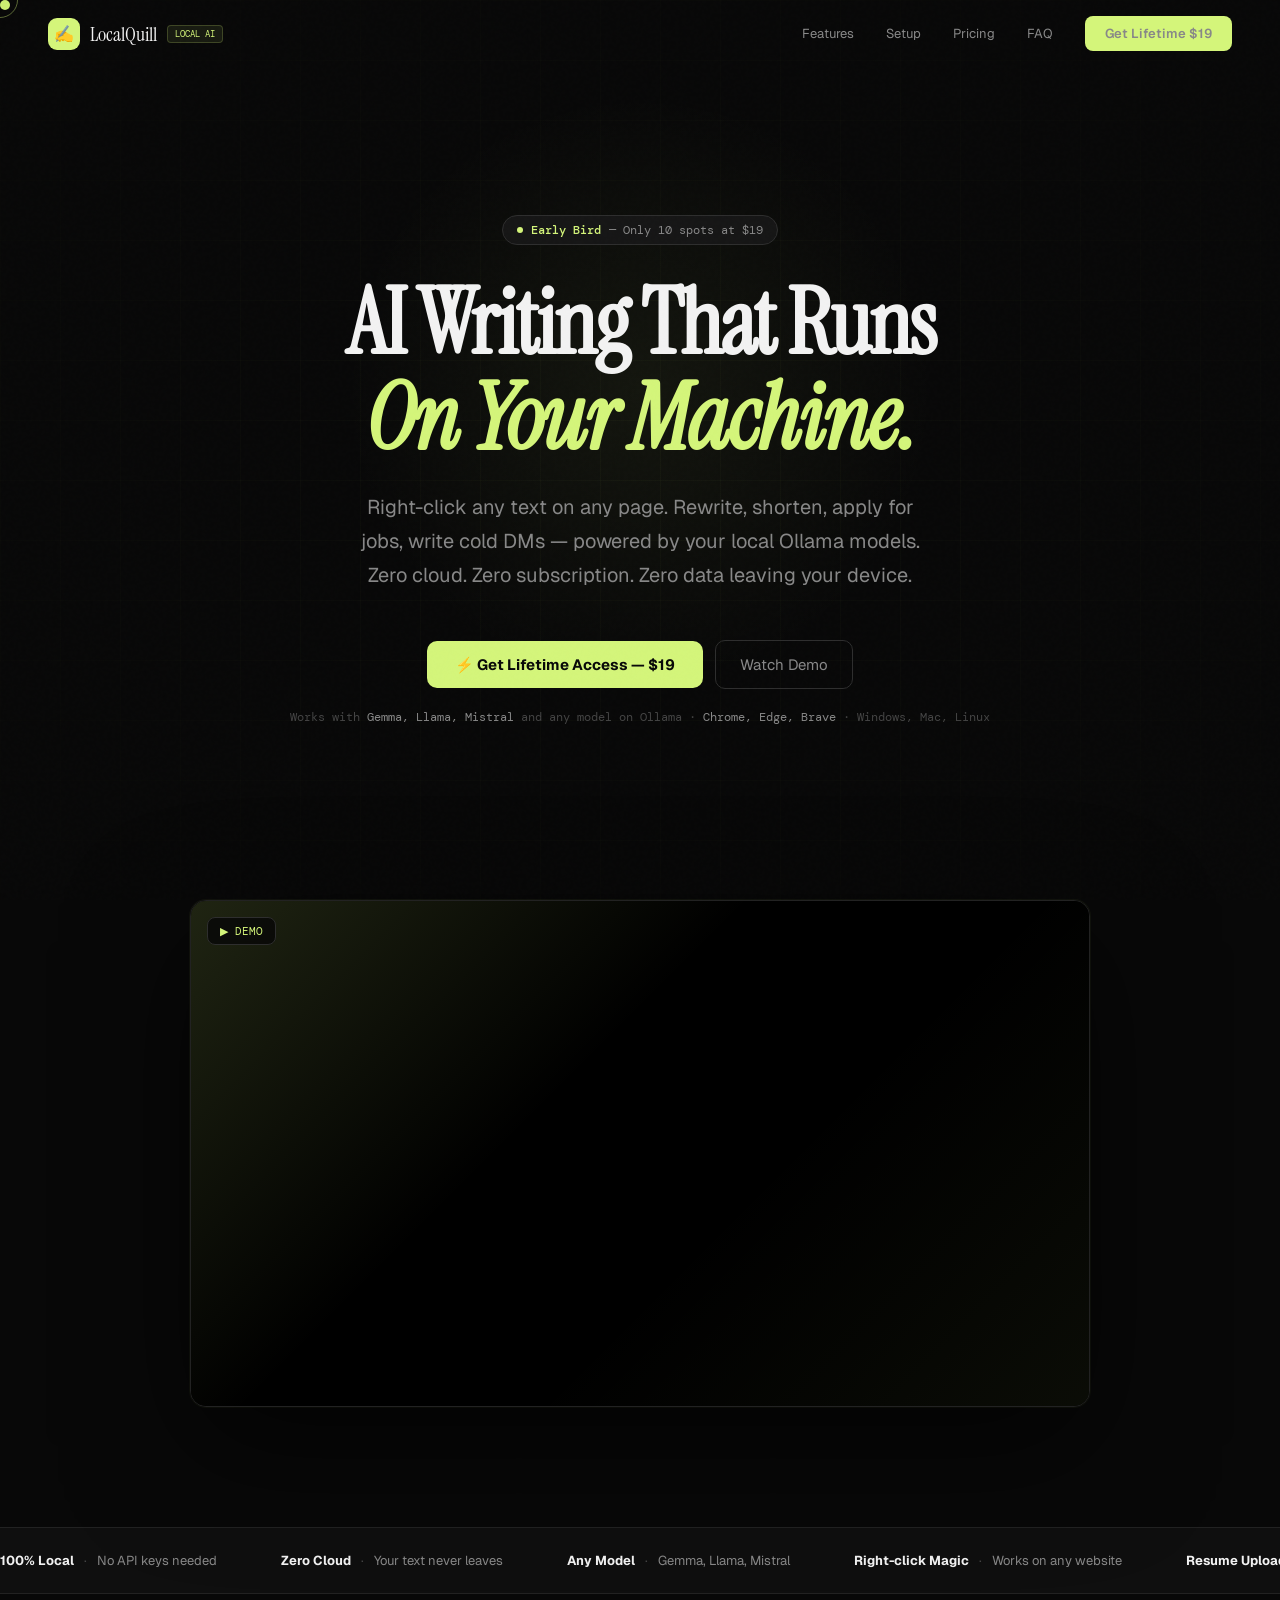
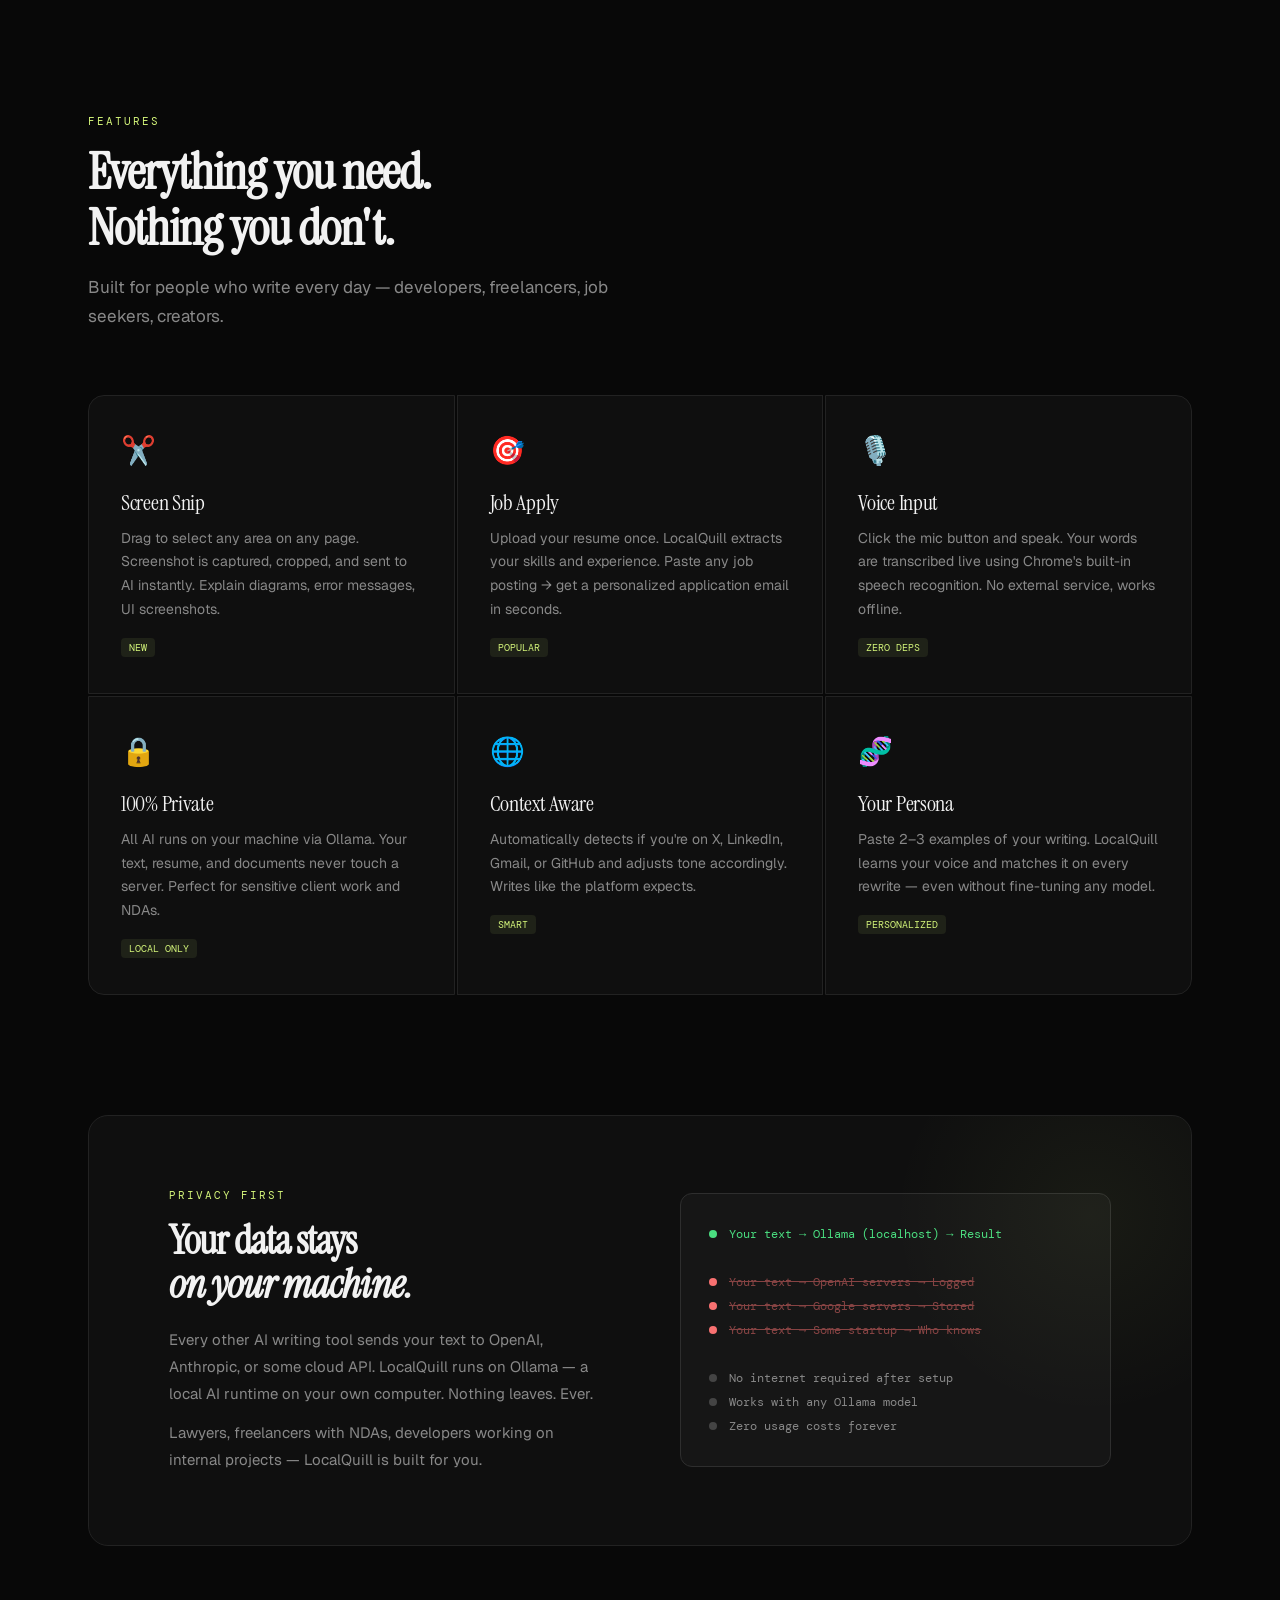
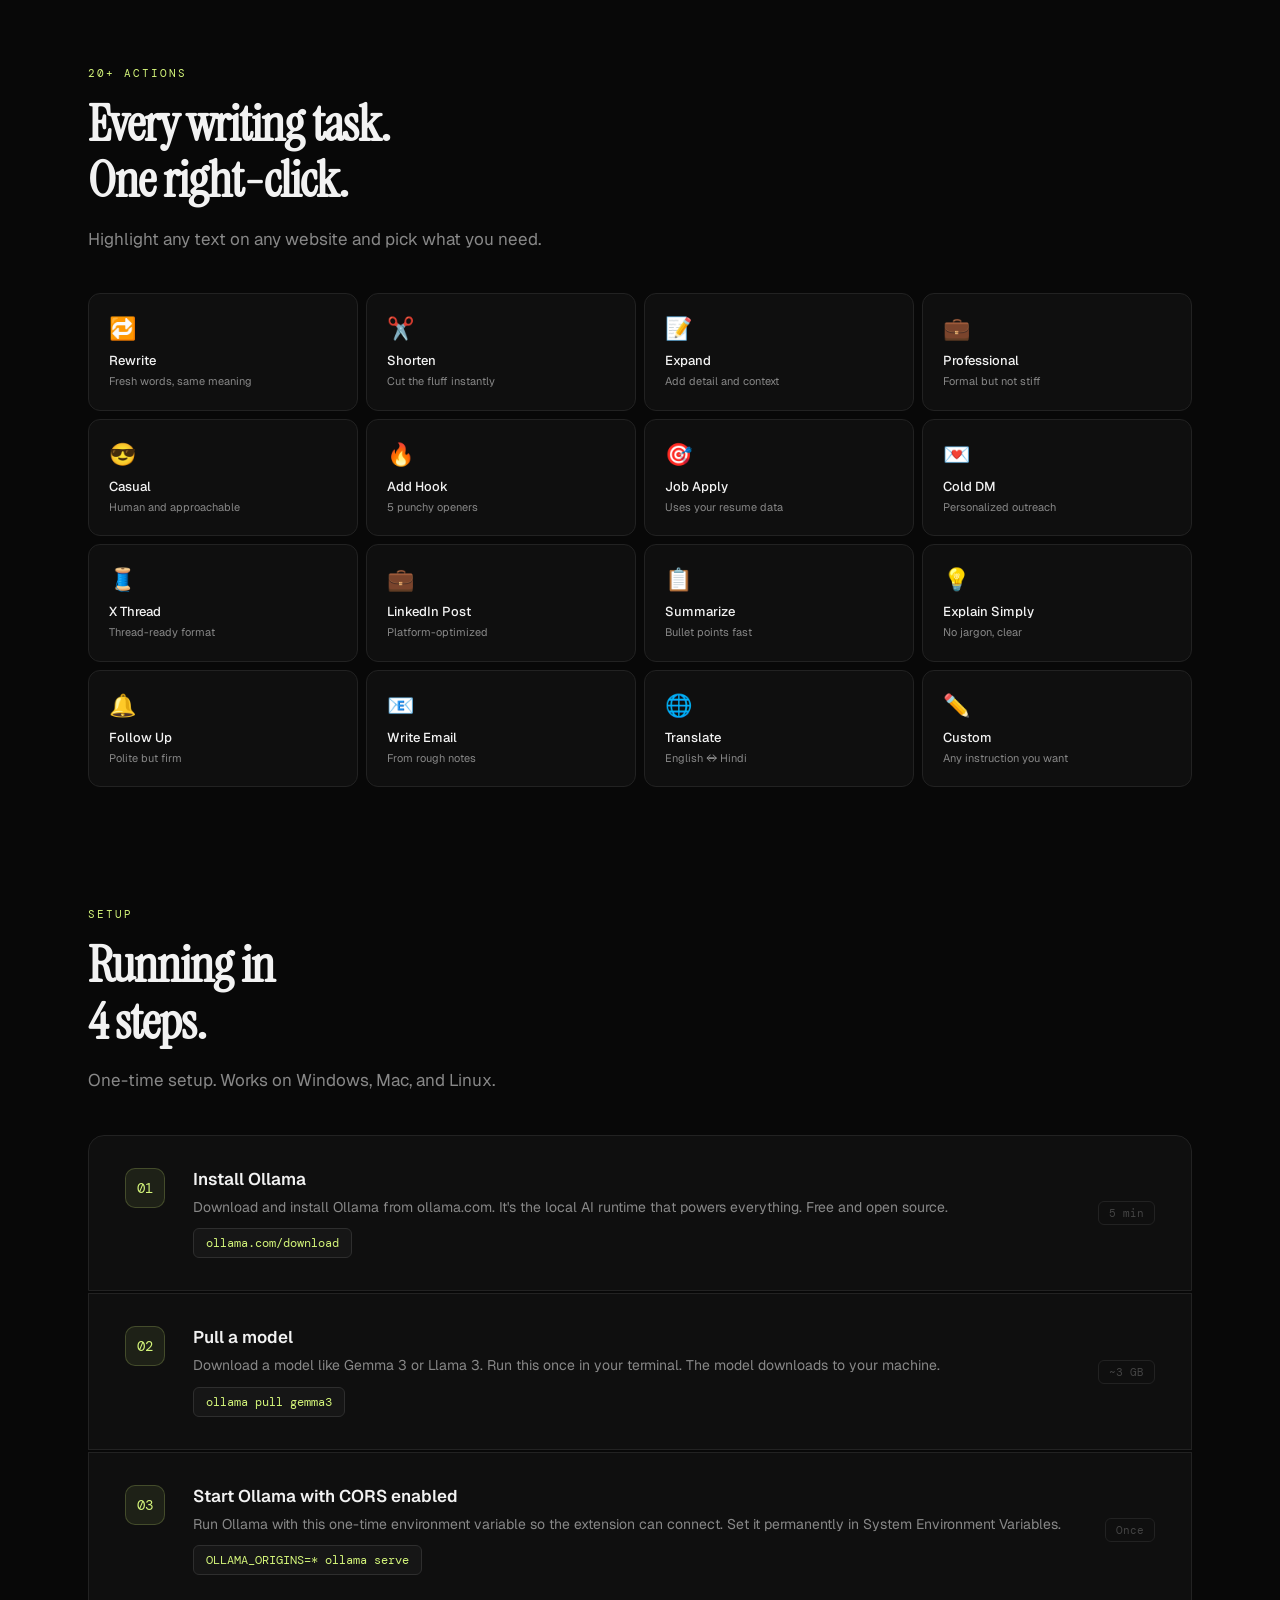
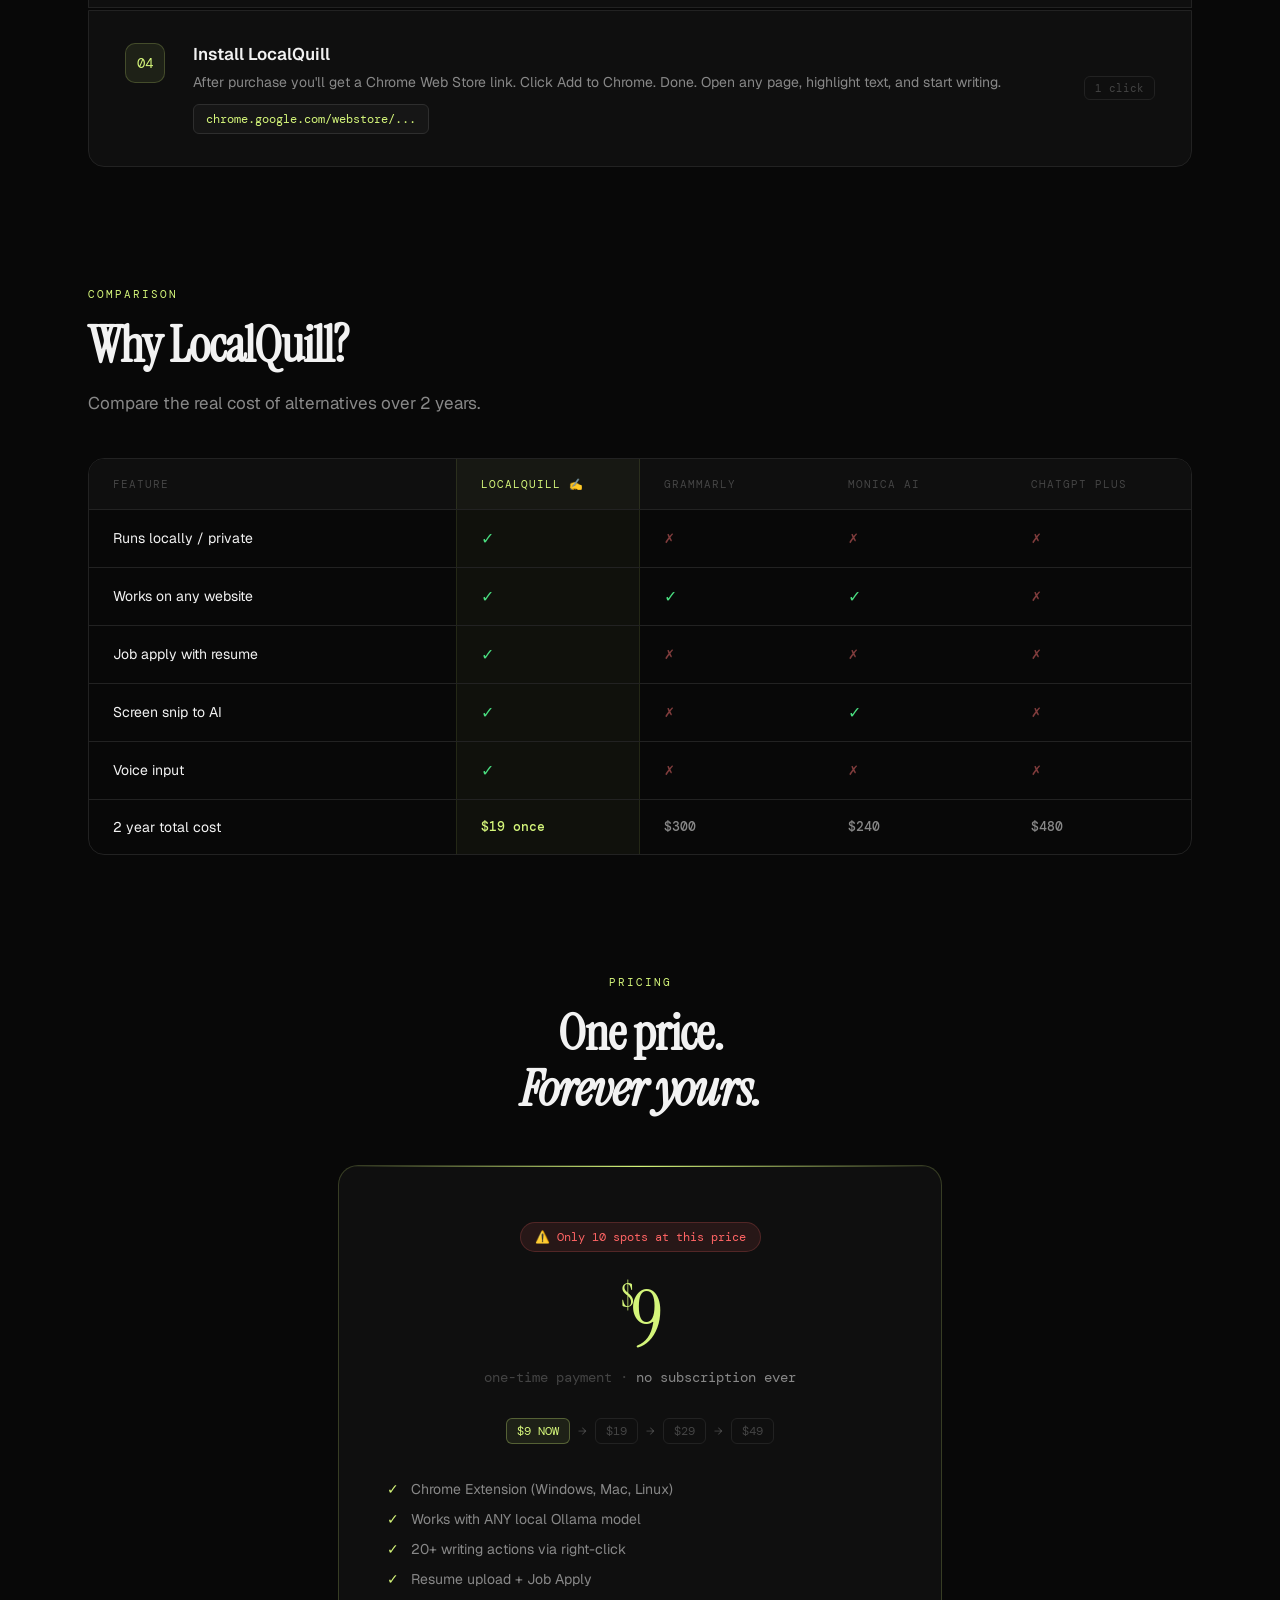
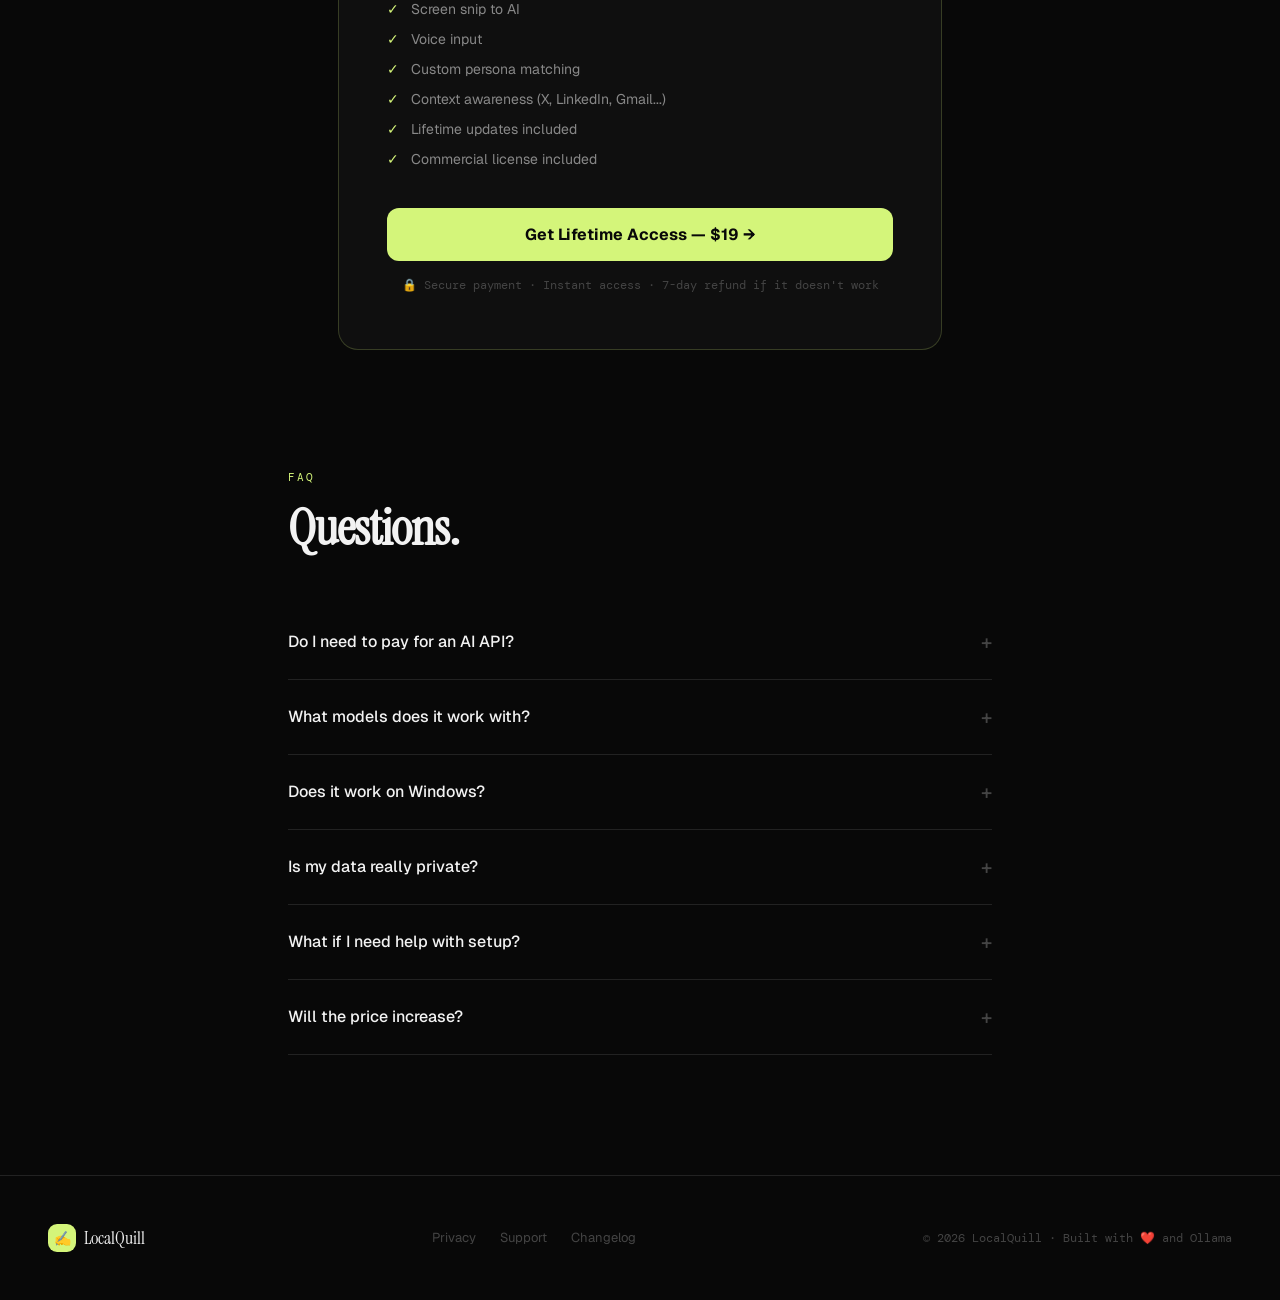
==== index.html @ 45b6f995 "added privacy policy page" ====
<!DOCTYPE html>
<html lang="en">

<head>
  <meta charset="UTF-8" />
  <meta name="viewport" content="width=device-width, initial-scale=1.0" />
  <title>LocalQuill — AI Writing, Fully Private</title>
  <link rel="preconnect" href="https://fonts.googleapis.com">
  <link
    href="https://fonts.googleapis.com/css2?family=Instrument+Serif:ital@0;1&family=DM+Mono:wght@400;500&family=Geist:wght@300;400;500;600;700&display=swap"
    rel="stylesheet">
  <link rel="stylesheet" href="style.css">
</head>

<body>

  <div class="cursor" id="cursor"></div>
  <div class="cursor-ring" id="cursorRing"></div>

  <!-- NAV -->
  <nav id="nav">
    <a href="#" class="nav-logo">
      <div class="nav-logo-icon">✍️</div>
      LocalQuill
      <span class="nav-badge">LOCAL AI</span>
    </a>
    <div class="nav-links">
      <a href="#features">Features</a>
      <a href="#setup">Setup</a>
      <a href="#pricing">Pricing</a>
      <a href="#faq">FAQ</a>
      <a href="https://test.checkout.dodopayments.com/buy/pdt_0NdIiBoMBhdsj7q6LfKfD?quantity=1&redirect_url=https://localquill.netlify.app%2Fsuccess.html"
        class="nav-cta">Get Lifetime $19</a>
    </div>
  </nav>

  <!-- HERO -->
  <section class="hero">
    <div class="hero-grid"></div>
    <div class="hero-glow"></div>

    <div class="announce-pill">
      <div class="announce-dot"></div>
      <span>Early Bird</span> — Only 10 spots at $19
    </div>

    <h1>AI Writing That Runs<br><em>On Your Machine.</em></h1>

    <p class="hero-sub">
      Right-click any text on any page. Rewrite, shorten, apply for jobs, write cold DMs — powered by your local Ollama
      models. Zero cloud. Zero subscription. Zero data leaving your device.
    </p>

    <div class="hero-actions">
      <a href="https://test.checkout.dodopayments.com/buy/pdt_0NdIiBoMBhdsj7q6LfKfD?quantity=1&redirect_url=https://localquill.netlify.app%2Fsuccess.html" class="btn-primary">
        ⚡ Get Lifetime Access — $19
      </a>
      <a href="#demo" class="btn-ghost">Watch Demo</a>
    </div>

    <p class="hero-proof">
      Works with <span>Gemma, Llama, Mistral</span> and any model on Ollama ·
      <span>Chrome, Edge, Brave</span> · Windows, Mac, Linux
    </p>
  </section>

  <!-- VIDEO -->
  <section class="video-section" id="demo">
    <div class="video-wrap reveal">
      <div class="video-label">▶ DEMO</div>
      <iframe src="https://www.youtube.com/embed/dQw4w9WgXcQ" title="LocalQuill Demo" allowfullscreen
        allow="accelerometer; autoplay; clipboard-write; encrypted-media; gyroscope; picture-in-picture">
      </iframe>
    </div>
  </section>

  <!-- TICKER -->
  <div class="ticker-wrap">
    <div class="ticker">
      <div class="ticker-item"><strong>100% Local</strong> <span class="ticker-sep">·</span> No API keys needed</div>
      <div class="ticker-item"><strong>Zero Cloud</strong> <span class="ticker-sep">·</span> Your text never leaves
      </div>
      <div class="ticker-item"><strong>Any Model</strong> <span class="ticker-sep">·</span> Gemma, Llama, Mistral</div>
      <div class="ticker-item"><strong>Right-click Magic</strong> <span class="ticker-sep">·</span> Works on any website
      </div>
      <div class="ticker-item"><strong>Resume Upload</strong> <span class="ticker-sep">·</span> Job apply in one click
      </div>
      <div class="ticker-item"><strong>Voice Input</strong> <span class="ticker-sep">·</span> Speak, don't type</div>
      <div class="ticker-item"><strong>Screen Snip</strong> <span class="ticker-sep">·</span> Explain any image</div>
      <div class="ticker-item"><strong>Lifetime Deal</strong> <span class="ticker-sep">·</span> Pay once, own forever
      </div>
      <!-- duplicate for seamless loop -->
      <div class="ticker-item"><strong>100% Local</strong> <span class="ticker-sep">·</span> No API keys needed</div>
      <div class="ticker-item"><strong>Zero Cloud</strong> <span class="ticker-sep">·</span> Your text never leaves
      </div>
      <div class="ticker-item"><strong>Any Model</strong> <span class="ticker-sep">·</span> Gemma, Llama, Mistral</div>
      <div class="ticker-item"><strong>Right-click Magic</strong> <span class="ticker-sep">·</span> Works on any website
      </div>
      <div class="ticker-item"><strong>Resume Upload</strong> <span class="ticker-sep">·</span> Job apply in one click
      </div>
      <div class="ticker-item"><strong>Voice Input</strong> <span class="ticker-sep">·</span> Speak, don't type</div>
      <div class="ticker-item"><strong>Screen Snip</strong> <span class="ticker-sep">·</span> Explain any image</div>
      <div class="ticker-item"><strong>Lifetime Deal</strong> <span class="ticker-sep">·</span> Pay once, own forever
      </div>
    </div>
  </div>

  <!-- FEATURES -->
  <section class="features reveal" id="features">
    <span class="section-label">Features</span>
    <h2 class="section-title">Everything you need.<br>Nothing you don't.</h2>
    <p class="section-sub">Built for people who write every day — developers, freelancers, job seekers, creators.</p>

    <div class="features-grid">
      <div class="feature-card">
        <span class="feature-icon">✂️</span>
        <div class="feature-title">Screen Snip</div>
        <p class="feature-desc">Drag to select any area on any page. Screenshot is captured, cropped, and sent to AI
          instantly. Explain diagrams, error messages, UI screenshots.</p>
        <span class="feature-tag">NEW</span>
      </div>
      <div class="feature-card">
        <span class="feature-icon">🎯</span>
        <div class="feature-title">Job Apply</div>
        <p class="feature-desc">Upload your resume once. LocalQuill extracts your skills and experience. Paste any job
          posting → get a personalized application email in seconds.</p>
        <span class="feature-tag">POPULAR</span>
      </div>
      <div class="feature-card">
        <span class="feature-icon">🎙️</span>
        <div class="feature-title">Voice Input</div>
        <p class="feature-desc">Click the mic button and speak. Your words are transcribed live using Chrome's built-in
          speech recognition. No external service, works offline.</p>
        <span class="feature-tag">ZERO DEPS</span>
      </div>
      <div class="feature-card">
        <span class="feature-icon">🔒</span>
        <div class="feature-title">100% Private</div>
        <p class="feature-desc">All AI runs on your machine via Ollama. Your text, resume, and documents never touch a
          server. Perfect for sensitive client work and NDAs.</p>
        <span class="feature-tag">LOCAL ONLY</span>
      </div>
      <div class="feature-card">
        <span class="feature-icon">🌐</span>
        <div class="feature-title">Context Aware</div>
        <p class="feature-desc">Automatically detects if you're on X, LinkedIn, Gmail, or GitHub and adjusts tone
          accordingly. Writes like the platform expects.</p>
        <span class="feature-tag">SMART</span>
      </div>
      <div class="feature-card">
        <span class="feature-icon">🧬</span>
        <div class="feature-title">Your Persona</div>
        <p class="feature-desc">Paste 2–3 examples of your writing. LocalQuill learns your voice and matches it on every
          rewrite — even without fine-tuning any model.</p>
        <span class="feature-tag">PERSONALIZED</span>
      </div>
    </div>
  </section>

  <!-- PRIVACY SECTION -->
  <section class="privacy-section reveal">
    <div class="privacy-card">
      <div>
        <span class="section-label">Privacy First</span>
        <h2 class="section-title" style="font-size:40px;">Your data stays<br><em>on your machine.</em></h2>
        <p style="color:var(--text2);font-size:15px;line-height:1.8;margin-top:20px;">
          Every other AI writing tool sends your text to OpenAI, Anthropic, or some cloud API. LocalQuill runs on Ollama
          — a local AI runtime on your own computer. Nothing leaves. Ever.
        </p>
        <p style="color:var(--text2);font-size:15px;line-height:1.8;margin-top:12px;">
          Lawyers, freelancers with NDAs, developers working on internal projects — LocalQuill is built for you.
        </p>
      </div>
      <div class="privacy-visual">
        <div class="pv-line">
          <div class="pv-dot green"></div><span class="pv-text-green">Your text → Ollama (localhost) → Result</span>
        </div>
        <br>
        <div class="pv-line">
          <div class="pv-dot red"></div><span class="pv-text-red">Your text → OpenAI servers → Logged</span>
        </div>
        <div class="pv-line">
          <div class="pv-dot red"></div><span class="pv-text-red">Your text → Google servers → Stored</span>
        </div>
        <div class="pv-line">
          <div class="pv-dot red"></div><span class="pv-text-red">Your text → Some startup → Who knows</span>
        </div>
        <br>
        <div class="pv-line">
          <div class="pv-dot grey"></div><span class="pv-text">No internet required after setup</span>
        </div>
        <div class="pv-line">
          <div class="pv-dot grey"></div><span class="pv-text">Works with any Ollama model</span>
        </div>
        <div class="pv-line">
          <div class="pv-dot grey"></div><span class="pv-text">Zero usage costs forever</span>
        </div>
      </div>
    </div>
  </section>

  <!-- ACTIONS -->
  <section class="actions-section reveal">
    <span class="section-label">20+ Actions</span>
    <h2 class="section-title">Every writing task.<br>One right-click.</h2>
    <p class="section-sub" style="margin-bottom:40px;">Highlight any text on any website and pick what you need.</p>

    <div class="actions-showcase">
      <div class="action-card"><span class="action-emoji">🔁</span>
        <div class="action-name">Rewrite</div>
        <div class="action-desc">Fresh words, same meaning</div>
      </div>
      <div class="action-card"><span class="action-emoji">✂️</span>
        <div class="action-name">Shorten</div>
        <div class="action-desc">Cut the fluff instantly</div>
      </div>
      <div class="action-card"><span class="action-emoji">📝</span>
        <div class="action-name">Expand</div>
        <div class="action-desc">Add detail and context</div>
      </div>
      <div class="action-card"><span class="action-emoji">💼</span>
        <div class="action-name">Professional</div>
        <div class="action-desc">Formal but not stiff</div>
      </div>
      <div class="action-card"><span class="action-emoji">😎</span>
        <div class="action-name">Casual</div>
        <div class="action-desc">Human and approachable</div>
      </div>
      <div class="action-card"><span class="action-emoji">🔥</span>
        <div class="action-name">Add Hook</div>
        <div class="action-desc">5 punchy openers</div>
      </div>
      <div class="action-card"><span class="action-emoji">🎯</span>
        <div class="action-name">Job Apply</div>
        <div class="action-desc">Uses your resume data</div>
      </div>
      <div class="action-card"><span class="action-emoji">💌</span>
        <div class="action-name">Cold DM</div>
        <div class="action-desc">Personalized outreach</div>
      </div>
      <div class="action-card"><span class="action-emoji">🧵</span>
        <div class="action-name">X Thread</div>
        <div class="action-desc">Thread-ready format</div>
      </div>
      <div class="action-card"><span class="action-emoji">💼</span>
        <div class="action-name">LinkedIn Post</div>
        <div class="action-desc">Platform-optimized</div>
      </div>
      <div class="action-card"><span class="action-emoji">📋</span>
        <div class="action-name">Summarize</div>
        <div class="action-desc">Bullet points fast</div>
      </div>
      <div class="action-card"><span class="action-emoji">💡</span>
        <div class="action-name">Explain Simply</div>
        <div class="action-desc">No jargon, clear</div>
      </div>
      <div class="action-card"><span class="action-emoji">🔔</span>
        <div class="action-name">Follow Up</div>
        <div class="action-desc">Polite but firm</div>
      </div>
      <div class="action-card"><span class="action-emoji">📧</span>
        <div class="action-name">Write Email</div>
        <div class="action-desc">From rough notes</div>
      </div>
      <div class="action-card"><span class="action-emoji">🌐</span>
        <div class="action-name">Translate</div>
        <div class="action-desc">English ↔ Hindi</div>
      </div>
      <div class="action-card"><span class="action-emoji">✏️</span>
        <div class="action-name">Custom</div>
        <div class="action-desc">Any instruction you want</div>
      </div>
    </div>
  </section>

  <!-- SETUP -->
  <section class="setup-section reveal" id="setup">
    <span class="section-label">Setup</span>
    <h2 class="section-title">Running in<br>4 steps.</h2>
    <p class="section-sub" style="margin-bottom:40px;">One-time setup. Works on Windows, Mac, and Linux.</p>

    <div class="steps">
      <div class="step">
        <div class="step-num">01</div>
        <div class="step-content">
          <div class="step-title">Install Ollama</div>
          <p class="step-desc">Download and install Ollama from ollama.com. It's the local AI runtime that powers
            everything. Free and open source.</p>
          <span class="step-code">ollama.com/download</span>
        </div>
        <div class="step-badge">5 min</div>
      </div>
      <div class="step">
        <div class="step-num">02</div>
        <div class="step-content">
          <div class="step-title">Pull a model</div>
          <p class="step-desc">Download a model like Gemma 3 or Llama 3. Run this once in your terminal. The model
            downloads to your machine.</p>
          <span class="step-code">ollama pull gemma3</span>
        </div>
        <div class="step-badge">~3 GB</div>
      </div>
      <div class="step">
        <div class="step-num">03</div>
        <div class="step-content">
          <div class="step-title">Start Ollama with CORS enabled</div>
          <p class="step-desc">Run Ollama with this one-time environment variable so the extension can connect. Set it
            permanently in System Environment Variables.</p>
          <span class="step-code">OLLAMA_ORIGINS=* ollama serve</span>
        </div>
        <div class="step-badge">Once</div>
      </div>
      <div class="step">
        <div class="step-num">04</div>
        <div class="step-content">
          <div class="step-title">Install LocalQuill</div>
          <p class="step-desc">After purchase you'll get a Chrome Web Store link. Click Add to Chrome. Done. Open any
            page, highlight text, and start writing.</p>
          <span class="step-code">chrome.google.com/webstore/...</span>
        </div>
        <div class="step-badge">1 click</div>
      </div>
    </div>
  </section>

  <!-- COMPARISON -->
  <section class="comparison-section reveal">
    <span class="section-label">Comparison</span>
    <h2 class="section-title">Why LocalQuill?</h2>
    <p class="section-sub" style="margin-bottom:40px;">Compare the real cost of alternatives over 2 years.</p>

    <div class="comparison-table">
      <div class="ct-header">
        <div class="ct-cell header">Feature</div>
        <div class="ct-cell header highlight">LocalQuill ✍️</div>
        <div class="ct-cell header">Grammarly</div>
        <div class="ct-cell header">Monica AI</div>
        <div class="ct-cell header">ChatGPT Plus</div>
      </div>
      <div class="ct-row">
        <div class="ct-cell feature">Runs locally / private</div>
        <div class="ct-cell highlight"><span class="check">✓</span></div>
        <div class="ct-cell"><span class="cross">✗</span></div>
        <div class="ct-cell"><span class="cross">✗</span></div>
        <div class="ct-cell"><span class="cross">✗</span></div>
      </div>
      <div class="ct-row">
        <div class="ct-cell feature">Works on any website</div>
        <div class="ct-cell highlight"><span class="check">✓</span></div>
        <div class="ct-cell"><span class="check">✓</span></div>
        <div class="ct-cell"><span class="check">✓</span></div>
        <div class="ct-cell"><span class="cross">✗</span></div>
      </div>
      <div class="ct-row">
        <div class="ct-cell feature">Job apply with resume</div>
        <div class="ct-cell highlight"><span class="check">✓</span></div>
        <div class="ct-cell"><span class="cross">✗</span></div>
        <div class="ct-cell"><span class="cross">✗</span></div>
        <div class="ct-cell"><span class="cross">✗</span></div>
      </div>
      <div class="ct-row">
        <div class="ct-cell feature">Screen snip to AI</div>
        <div class="ct-cell highlight"><span class="check">✓</span></div>
        <div class="ct-cell"><span class="cross">✗</span></div>
        <div class="ct-cell"><span class="check">✓</span></div>
        <div class="ct-cell"><span class="cross">✗</span></div>
      </div>
      <div class="ct-row">
        <div class="ct-cell feature">Voice input</div>
        <div class="ct-cell highlight"><span class="check">✓</span></div>
        <div class="ct-cell"><span class="cross">✗</span></div>
        <div class="ct-cell"><span class="cross">✗</span></div>
        <div class="ct-cell"><span class="cross">✗</span></div>
      </div>
      <div class="ct-row">
        <div class="ct-cell feature">2 year total cost</div>
        <div class="ct-cell highlight ct-price accent">$19 once</div>
        <div class="ct-cell ct-price">$300</div>
        <div class="ct-cell ct-price">$240</div>
        <div class="ct-cell ct-price">$480</div>
      </div>
    </div>
  </section>

  <!-- PRICING -->
  <section class="pricing-section reveal" id="pricing">
    <span class="section-label" style="display:block;text-align:center;">Pricing</span>
    <h2 class="section-title" style="margin-bottom:48px;">One price.<br><em>Forever yours.</em></h2>

    <div class="price-card">
      <div class="price-badge">⚠️ Only 10 spots at this price</div>
      <div class="price-amount"><sup>$</sup>9</div>
      <div class="price-period">one-time payment · <span>no subscription ever</span></div>

      <div class="price-ladder">
        <div class="ladder-item current">$9 NOW</div>
        <div class="ladder-arrow">→</div>
        <div class="ladder-item ">$19</div>
        <div class="ladder-arrow">→</div>
        <div class="ladder-item">$29</div>
        <div class="ladder-arrow">→</div>
        <div class="ladder-item">$49</div>
      </div>

      <ul class="price-features">
        <li>Chrome Extension (Windows, Mac, Linux)</li>
        <li>Works with ANY local Ollama model</li>
        <li>20+ writing actions via right-click</li>
        <li>Resume upload + Job Apply</li>
        <li>Screen snip to AI</li>
        <li>Voice input</li>
        <li>Custom persona matching</li>
        <li>Context awareness (X, LinkedIn, Gmail...)</li>
        <li>Lifetime updates included</li>
        <li>Commercial license included</li>
      </ul>

      <a href="https://test.checkout.dodopayments.com/buy/pdt_0NdIiBoMBhdsj7q6LfKfD?quantity=1&redirect_url=https://localquill.netlify.app%2Fsuccess.html" class="price-cta">Get Lifetime Access — $19 →</a>
      <p class="price-note">🔒 Secure payment · Instant access · 7-day refund if it doesn't work</p>
    </div>
  </section>

  <!-- FAQ -->
  <section class="faq-section reveal" id="faq">
    <span class="section-label">FAQ</span>
    <h2 class="section-title" style="margin-bottom:48px;">Questions.</h2>

    <div class="faq-item">
      <div class="faq-q">Do I need to pay for an AI API? <span class="faq-icon">+</span></div>
      <div class="faq-a">No. LocalQuill uses Ollama which runs AI models locally on your machine. There are zero API
        costs, zero usage limits. You download the model once and it runs forever for free.</div>
    </div>
    <div class="faq-item">
      <div class="faq-q">What models does it work with? <span class="faq-icon">+</span></div>
      <div class="faq-a">Any model you have installed in Ollama — Gemma 3, Gemma 4, Llama 3, Mistral, Phi, Qwen, and
        more. LocalQuill auto-detects all your installed models and lets you pick.</div>
    </div>
    <div class="faq-item">
      <div class="faq-q">Does it work on Windows? <span class="faq-icon">+</span></div>
      <div class="faq-a">Yes. LocalQuill is a Chrome extension so it works on any OS — Windows, Mac, or Linux — as long
        as you have Chrome, Edge, or Brave installed.</div>
    </div>
    <div class="faq-item">
      <div class="faq-q">Is my data really private? <span class="faq-icon">+</span></div>
      <div class="faq-a">100%. Your text never leaves your machine. The extension communicates only with Ollama running
        at localhost. No analytics, no logging, no cloud processing.</div>
    </div>
    <div class="faq-item">
      <div class="faq-q">What if I need help with setup? <span class="faq-icon">+</span></div>
      <div class="faq-a">Every purchase includes a step-by-step setup guide. If you get stuck, just email support and
        we'll help you get it running.</div>
    </div>
    <div class="faq-item">
      <div class="faq-q">Will the price increase? <span class="faq-icon">+</span></div>
      <div class="faq-a">Yes. The price started at $9 and goes up with each batch of sales. Current price is $19. Next
        price is $29. Early buyers are rewarded — once you buy, you own it forever at your price.</div>
    </div>
  </section>

  <!-- FOOTER -->
  <footer>
    <div class="footer-logo">
      <div class="nav-logo-icon" style="width:28px;height:28px;font-size:14px;">✍️</div>
      LocalQuill
    </div>
    <div class="footer-links">
      <a href="#">Privacy</a>
      <a href="#">Support</a>
      <a href="#">Changelog</a>
    </div>
    <div class="footer-right">© 2026 LocalQuill · Built with ❤️ and Ollama</div>
  </footer>

  <script src="script.js"></script>
</body>

</html>
---- style.css ----
:root {
  --bg: #080808;
  --bg2: #0f0f0f;
  --bg3: #161616;
  --border: #222;
  --border2: #2e2e2e;
  --text: #f2f2f2;
  --text2: #888;
  --text3: #444;
  --accent: #d4f57a;
  --accent2: #b8e050;
  --accent-dim: rgba(212,245,122,0.08);
  --accent-glow: rgba(212,245,122,0.15);
}

*{margin:0;padding:0;box-sizing:border-box;}

html{scroll-behavior:smooth;}

body{
  font-family:'Geist',sans-serif;
  background:var(--bg);
  color:var(--text);
  overflow-x:hidden;
  cursor:none;
}

/* Custom cursor */
.cursor{
  position:fixed;
  width:10px;height:10px;
  background:var(--accent);
  border-radius:50%;
  pointer-events:none;
  z-index:99999;
  transition:transform 0.1s ease;
  mix-blend-mode:difference;
}
.cursor-ring{
  position:fixed;
  width:36px;height:36px;
  border:1px solid rgba(212,245,122,0.4);
  border-radius:50%;
  pointer-events:none;
  z-index:99998;
  transition:all 0.12s ease;
}

/* Noise overlay */
body::before{
  content:'';
  position:fixed;
  inset:0;
  background-image:url("data:image/svg+xml,%3Csvg viewBox='0 0 256 256' xmlns='http://www.w3.org/2000/svg'%3E%3Cfilter id='noise'%3E%3CfeTurbulence type='fractalNoise' baseFrequency='0.9' numOctaves='4' stitchTiles='stitch'/%3E%3C/filter%3E%3Crect width='100%25' height='100%25' filter='url(%23noise)' opacity='0.03'/%3E%3C/svg%3E");
  pointer-events:none;
  z-index:1;
  opacity:0.4;
}

/* NAV */
nav{
  position:fixed;top:0;left:0;right:0;
  z-index:100;
  display:flex;align-items:center;justify-content:space-between;
  padding:16px 48px;
  border-bottom:1px solid transparent;
  transition:all 0.3s;
  backdrop-filter:blur(0px);
}
nav.scrolled{
  border-bottom-color:var(--border);
  backdrop-filter:blur(20px);
  background:rgba(8,8,8,0.8);
}
.nav-logo{
  display:flex;align-items:center;gap:10px;
  font-family:'Instrument Serif',serif;
  font-size:20px;color:var(--text);
  text-decoration:none;
}
.nav-logo-icon{
  width:32px;height:32px;
  background:var(--accent);
  border-radius:9px;
  display:flex;align-items:center;justify-content:center;
  font-size:16px;
}
.nav-badge{
  font-size:9px;
  font-family:'DM Mono',monospace;
  color:var(--accent);
  background:var(--accent-dim);
  border:1px solid rgba(212,245,122,0.2);
  padding:2px 7px;border-radius:4px;
}
.nav-links{display:flex;gap:32px;align-items:center;}
.nav-links a{
  font-size:13px;color:var(--text2);
  text-decoration:none;transition:color 0.2s;
}
.nav-links a:hover{color:var(--text);}
.nav-cta{
  padding:9px 20px;
  background:var(--accent);
  color:#080808;
  border-radius:8px;
  font-size:13px;font-weight:600;
  text-decoration:none;
  transition:all 0.2s;
}
.nav-cta:hover{background:var(--accent2);transform:translateY(-1px);}

/* HERO */
.hero{
  min-height:100vh;
  display:flex;flex-direction:column;
  align-items:center;justify-content:center;
  text-align:center;
  padding:120px 48px 80px;
  position:relative;
  overflow:hidden;
}

/* Animated grid bg */
.hero-grid{
  position:absolute;inset:0;
  background-image:
    linear-gradient(rgba(212,245,122,0.03) 1px, transparent 1px),
    linear-gradient(90deg, rgba(212,245,122,0.03) 1px, transparent 1px);
  background-size:60px 60px;
  mask-image:radial-gradient(ellipse 80% 80% at 50% 50%, black, transparent);
  animation:grid-shift 20s linear infinite;
}
@keyframes grid-shift{
  0%{background-position:0 0;}
  100%{background-position:60px 60px;}
}

.hero-glow{
  position:absolute;
  width:600px;height:600px;
  background:radial-gradient(circle, rgba(212,245,122,0.06) 0%, transparent 70%);
  top:50%;left:50%;
  transform:translate(-50%,-60%);
  pointer-events:none;
}

.announce-pill{
  display:inline-flex;align-items:center;gap:8px;
  padding:6px 14px;
  background:var(--bg3);
  border:1px solid var(--border2);
  border-radius:20px;
  font-size:12px;
  font-family:'DM Mono',monospace;
  color:var(--text2);
  margin-bottom:32px;
  animation:fade-up 0.6s ease both;
}
.announce-pill span{
  color:var(--accent);
  font-weight:500;
}
.announce-dot{
  width:6px;height:6px;
  background:var(--accent);
  border-radius:50%;
  animation:pulse 2s infinite;
}
@keyframes pulse{0%,100%{opacity:1;}50%{opacity:0.3;}}

.hero h1{
  font-family:'Instrument Serif',serif;
  font-size:clamp(48px, 7vw, 96px);
  line-height:1.05;
  letter-spacing:-2px;
  margin-bottom:24px;
  animation:fade-up 0.6s 0.1s ease both;
}
.hero h1 em{
  font-style:italic;
  color:var(--accent);
}

.hero-sub{
  font-size:clamp(16px, 2vw, 20px);
  color:var(--text2);
  max-width:560px;
  line-height:1.7;
  margin-bottom:48px;
  animation:fade-up 0.6s 0.2s ease both;
}

.hero-actions{
  display:flex;gap:12px;align-items:center;
  flex-wrap:wrap;justify-content:center;
  animation:fade-up 0.6s 0.3s ease both;
  margin-bottom:20px;
}
.btn-primary{
  padding:14px 28px;
  background:var(--accent);
  color:#080808;
  border-radius:10px;
  font-size:15px;font-weight:700;
  text-decoration:none;
  transition:all 0.2s;
  display:flex;align-items:center;gap:8px;
}
.btn-primary:hover{background:var(--accent2);transform:translateY(-2px);box-shadow:0 8px 30px rgba(212,245,122,0.2);}
.btn-ghost{
  padding:14px 24px;
  border:1px solid var(--border2);
  color:var(--text2);
  border-radius:10px;
  font-size:15px;
  text-decoration:none;
  transition:all 0.2s;
}
.btn-ghost:hover{border-color:var(--accent);color:var(--accent);}

.hero-proof{
  font-size:12px;color:var(--text3);
  font-family:'DM Mono',monospace;
  animation:fade-up 0.6s 0.4s ease both;
}
.hero-proof span{color:var(--text2);}

@keyframes fade-up{
  from{opacity:0;transform:translateY(20px);}
  to{opacity:1;transform:translateY(0);}
}

/* VIDEO SECTION */
.video-section{
  padding:0 48px 120px;
  display:flex;justify-content:center;
}
.video-wrap{
  position:relative;
  width:100%;max-width:900px;
  border-radius:16px;
  overflow:hidden;
  border:1px solid var(--border);
  box-shadow:0 40px 120px rgba(0,0,0,0.6), 0 0 0 1px rgba(212,245,122,0.05);
  animation:fade-up 0.8s 0.5s ease both;
}
.video-wrap::before{
  content:'';
  position:absolute;inset:-1px;
  border-radius:16px;
  background:linear-gradient(135deg, rgba(212,245,122,0.15), transparent 40%, transparent 60%, rgba(212,245,122,0.05));
  pointer-events:none;z-index:1;
}
.video-wrap iframe{
  width:100%;aspect-ratio:16/9;
  display:block;border:none;
  background:#000;
}
.video-label{
  position:absolute;
  top:16px;left:16px;
  background:rgba(8,8,8,0.8);
  backdrop-filter:blur(8px);
  border:1px solid var(--border2);
  border-radius:8px;
  padding:6px 12px;
  font-size:11px;
  font-family:'DM Mono',monospace;
  color:var(--accent);
  z-index:2;
}

/* SOCIAL PROOF TICKER */
.ticker-wrap{
  padding:24px 0;
  border-top:1px solid var(--border);
  border-bottom:1px solid var(--border);
  overflow:hidden;
  margin-bottom:120px;
  background:var(--bg2);
}
.ticker{
  display:flex;gap:64px;
  animation:ticker 25s linear infinite;
  width:max-content;
}
.ticker:hover{animation-play-state:paused;}
@keyframes ticker{
  0%{transform:translateX(0);}
  100%{transform:translateX(-50%);}
}
.ticker-item{
  display:flex;align-items:center;gap:10px;
  font-size:13px;color:var(--text2);
  white-space:nowrap;
}
.ticker-item strong{color:var(--text);}
.ticker-sep{color:var(--text3);}

/* FEATURES */
.features{
  padding:0 48px 120px;
  max-width:1200px;
  margin:0 auto;
}
.section-label{
  font-family:'DM Mono',monospace;
  font-size:11px;
  color:var(--accent);
  letter-spacing:2px;
  text-transform:uppercase;
  margin-bottom:16px;
  display:block;
}
.section-title{
  font-family:'Instrument Serif',serif;
  font-size:clamp(36px,4vw,56px);
  line-height:1.1;
  letter-spacing:-1px;
  margin-bottom:16px;
}
.section-sub{
  color:var(--text2);
  font-size:17px;
  line-height:1.7;
  max-width:560px;
  margin-bottom:64px;
}

.features-grid{
  display:grid;
  grid-template-columns:repeat(3,1fr);
  gap:2px;
}
.feature-card{
  background:var(--bg2);
  padding:36px 32px;
  border:1px solid var(--border);
  transition:all 0.2s;
  position:relative;
  overflow:hidden;
}
.feature-card::after{
  content:'';
  position:absolute;
  inset:0;
  background:linear-gradient(135deg,var(--accent-glow),transparent);
  opacity:0;
  transition:opacity 0.3s;
}
.feature-card:hover{border-color:rgba(212,245,122,0.2);transform:translateY(-2px);}
.feature-card:hover::after{opacity:1;}
.feature-card:first-child{border-radius:16px 0 0 0;}
.feature-card:nth-child(3){border-radius:0 16px 0 0;}
.feature-card:nth-child(4){border-radius:0 0 0 16px;}
.feature-card:last-child{border-radius:0 0 16px 0;}

.feature-icon{
  font-size:28px;
  margin-bottom:20px;
  display:block;
}
.feature-title{
  font-family:'Instrument Serif',serif;
  font-size:22px;
  margin-bottom:10px;
  letter-spacing:-0.3px;
}
.feature-desc{
  font-size:14px;
  color:var(--text2);
  line-height:1.7;
}
.feature-tag{
  display:inline-block;
  margin-top:16px;
  font-size:10px;
  font-family:'DM Mono',monospace;
  color:var(--accent);
  background:var(--accent-dim);
  padding:3px 8px;
  border-radius:4px;
}

/* BIG FEATURE — PRIVACY */
.privacy-section{
  max-width:1200px;
  margin:0 auto 120px;
  padding:0 48px;
}
.privacy-card{
  background:var(--bg2);
  border:1px solid var(--border);
  border-radius:20px;
  padding:72px 80px;
  display:grid;
  grid-template-columns:1fr 1fr;
  gap:80px;
  align-items:center;
  position:relative;
  overflow:hidden;
}
.privacy-card::before{
  content:'';
  position:absolute;
  right:-100px;top:-100px;
  width:400px;height:400px;
  background:radial-gradient(circle,rgba(212,245,122,0.05),transparent 70%);
  pointer-events:none;
}
.privacy-visual{
  background:var(--bg3);
  border:1px solid var(--border2);
  border-radius:12px;
  padding:28px;
  font-family:'DM Mono',monospace;
  font-size:12px;
  line-height:2;
}
.pv-line{display:flex;align-items:center;gap:12px;}
.pv-dot{width:8px;height:8px;border-radius:50%;flex-shrink:0;}
.pv-dot.green{background:#4ade80;}
.pv-dot.red{background:#f87171;}
.pv-dot.grey{background:var(--text3);}
.pv-text-green{color:#4ade80;}
.pv-text-red{color:#f87171;text-decoration:line-through;opacity:0.5;}
.pv-text{color:var(--text2);}

/* ACTIONS SHOWCASE */
.actions-section{
  max-width:1200px;
  margin:0 auto 120px;
  padding:0 48px;
}
.actions-showcase{
  display:grid;
  grid-template-columns:repeat(4,1fr);
  gap:8px;
}
.action-card{
  background:var(--bg2);
  border:1px solid var(--border);
  border-radius:12px;
  padding:20px;
  transition:all 0.2s;
  cursor:default;
}
.action-card:hover{
  border-color:rgba(212,245,122,0.3);
  background:var(--bg3);
  transform:translateY(-2px);
}
.action-emoji{font-size:22px;display:block;margin-bottom:10px;}
.action-name{font-size:13px;font-weight:500;margin-bottom:4px;}
.action-desc{font-size:11px;color:var(--text2);line-height:1.5;}

/* SETUP */
.setup-section{
  max-width:1200px;
  margin:0 auto 120px;
  padding:0 48px;
}
.steps{display:flex;flex-direction:column;gap:2px;}
.step{
  display:flex;align-items:flex-start;gap:28px;
  padding:32px 36px;
  background:var(--bg2);
  border:1px solid var(--border);
  transition:all 0.2s;
  position:relative;
}
.step:first-child{border-radius:16px 16px 0 0;}
.step:last-child{border-radius:0 0 16px 16px;}
.step:hover{background:var(--bg3);border-color:var(--border2);}
.step-num{
  width:40px;height:40px;
  background:var(--accent-dim);
  border:1px solid rgba(212,245,122,0.2);
  border-radius:10px;
  display:flex;align-items:center;justify-content:center;
  font-family:'DM Mono',monospace;
  font-size:14px;
  color:var(--accent);
  flex-shrink:0;
}
.step-content{flex:1;}
.step-title{font-size:17px;font-weight:600;margin-bottom:6px;}
.step-desc{font-size:14px;color:var(--text2);line-height:1.6;}
.step-code{
  display:inline-block;
  margin-top:10px;
  background:var(--bg3);
  border:1px solid var(--border2);
  border-radius:6px;
  padding:6px 12px;
  font-family:'DM Mono',monospace;
  font-size:12px;
  color:var(--accent);
}
.step-badge{
  position:absolute;right:36px;top:50%;transform:translateY(-50%);
  font-size:11px;
  font-family:'DM Mono',monospace;
  color:var(--text3);
  border:1px solid var(--border);
  padding:4px 10px;
  border-radius:6px;
}

/* COMPARISON */
.comparison-section{
  max-width:1200px;
  margin:0 auto 120px;
  padding:0 48px;
}
.comparison-table{
  border:1px solid var(--border);
  border-radius:16px;
  overflow:hidden;
}
.ct-header{
  display:grid;
  grid-template-columns:2fr 1fr 1fr 1fr 1fr;
  background:var(--bg2);
  border-bottom:1px solid var(--border);
}
.ct-row{
  display:grid;
  grid-template-columns:2fr 1fr 1fr 1fr 1fr;
  border-bottom:1px solid var(--border);
  transition:background 0.15s;
}
.ct-row:last-child{border-bottom:none;}
.ct-row:hover{background:var(--bg2);}
.ct-cell{
  padding:18px 24px;
  font-size:13px;
  color:var(--text2);
  display:flex;align-items:center;
}
.ct-cell.header{
  font-family:'DM Mono',monospace;
  font-size:11px;
  color:var(--text3);
  letter-spacing:1px;
  text-transform:uppercase;
}
.ct-cell.feature{color:var(--text);font-size:14px;}
.ct-cell.highlight{
  background:rgba(212,245,122,0.04);
  border-left:1px solid rgba(212,245,122,0.1);
  border-right:1px solid rgba(212,245,122,0.1);
}
.ct-cell.highlight.header{color:var(--accent);}
.check{color:#4ade80;font-size:16px;}
.cross{color:#f87171;opacity:0.5;}
.ct-price{
  font-family:'DM Mono',monospace;
  font-weight:500;
}
.ct-price.accent{color:var(--accent);}

/* PRICING */
.pricing-section{
  max-width:700px;
  margin:0 auto 120px;
  padding:0 48px;
  text-align:center;
}
.price-card{
  background:var(--bg2);
  border:1px solid rgba(212,245,122,0.2);
  border-radius:20px;
  padding:56px 48px;
  position:relative;
  overflow:hidden;
}
.price-card::before{
  content:'';
  position:absolute;top:0;left:0;right:0;height:1px;
  background:linear-gradient(90deg,transparent,var(--accent),transparent);
}
.price-badge{
  display:inline-flex;align-items:center;gap:6px;
  background:rgba(255,100,100,0.1);
  border:1px solid rgba(255,100,100,0.2);
  color:#ff6464;
  padding:6px 14px;
  border-radius:20px;
  font-size:12px;
  font-family:'DM Mono',monospace;
  margin-bottom:28px;
}
.price-amount{
  font-family:'Instrument Serif',serif;
  font-size:80px;
  line-height:1;
  letter-spacing:-3px;
  color:var(--accent);
  margin-bottom:8px;
}
.price-amount sup{font-size:32px;vertical-align:top;margin-top:12px;}
.price-period{
  font-size:14px;
  color:var(--text3);
  font-family:'DM Mono',monospace;
  margin-bottom:32px;
}
.price-period span{color:var(--text2);}
.price-ladder{
  display:flex;align-items:center;justify-content:center;gap:8px;
  margin-bottom:36px;
  flex-wrap:wrap;
}
.ladder-item{
  font-size:12px;
  font-family:'DM Mono',monospace;
  padding:4px 10px;
  border-radius:6px;
  border:1px solid var(--border);
  color:var(--text3);
}
.ladder-item.current{
  border-color:rgba(212,245,122,0.3);
  color:var(--accent);
  background:var(--accent-dim);
}
.ladder-arrow{color:var(--text3);font-size:11px;}
.price-features{
  list-style:none;
  text-align:left;
  margin-bottom:40px;
  display:flex;flex-direction:column;gap:12px;
}
.price-features li{
  display:flex;align-items:center;gap:12px;
  font-size:14px;
  color:var(--text2);
}
.price-features li::before{
  content:'✓';
  color:var(--accent);
  font-size:14px;
  flex-shrink:0;
}
.price-cta{
  display:block;
  width:100%;
  padding:16px;
  background:var(--accent);
  color:#080808;
  border-radius:12px;
  font-size:16px;
  font-weight:700;
  text-decoration:none;
  transition:all 0.2s;
  margin-bottom:16px;
}
.price-cta:hover{background:var(--accent2);transform:translateY(-2px);box-shadow:0 12px 40px rgba(212,245,122,0.2);}
.price-note{font-size:12px;color:var(--text3);font-family:'DM Mono',monospace;}

/* FAQ */
.faq-section{
  max-width:800px;
  margin:0 auto 120px;
  padding:0 48px;
}
.faq-item{
  border-bottom:1px solid var(--border);
  padding:24px 0;
}
.faq-q{
  font-size:16px;
  font-weight:500;
  cursor:pointer;
  display:flex;justify-content:space-between;align-items:center;
  color:var(--text);
  transition:color 0.2s;
}
.faq-q:hover{color:var(--accent);}
.faq-icon{
  font-size:20px;color:var(--text3);
  transition:transform 0.2s;flex-shrink:0;
}
.faq-a{
  font-size:14px;
  color:var(--text2);
  line-height:1.8;
  max-height:0;
  overflow:hidden;
  transition:max-height 0.3s ease, padding 0.3s;
}
.faq-item.open .faq-a{max-height:200px;padding-top:12px;}
.faq-item.open .faq-icon{transform:rotate(45deg);color:var(--accent);}

/* FOOTER */
footer{
  border-top:1px solid var(--border);
  padding:48px;
  display:flex;
  align-items:center;
  justify-content:space-between;
  flex-wrap:wrap;
  gap:24px;
}
.footer-logo{
  font-family:'Instrument Serif',serif;
  font-size:18px;
  display:flex;align-items:center;gap:8px;
}
.footer-links{display:flex;gap:24px;}
.footer-links a{font-size:13px;color:var(--text3);text-decoration:none;transition:color 0.2s;}
.footer-links a:hover{color:var(--text);}
.footer-right{font-size:12px;color:var(--text3);font-family:'DM Mono',monospace;}

/* Scroll reveal */
.reveal{
  opacity:0;transform:translateY(24px);
  transition:opacity 0.6s ease, transform 0.6s ease;
}
.reveal.visible{opacity:1;transform:translateY(0);}

/* Responsive */
@media(max-width:900px){
  nav{padding:16px 24px;}
  .nav-links{display:none;}
  .hero{padding:100px 24px 60px;}
  .features-grid{grid-template-columns:1fr;}
  .feature-card:first-child,.feature-card:nth-child(3),.feature-card:nth-child(4),.feature-card:last-child{border-radius:0;}
  .privacy-card{grid-template-columns:1fr;padding:40px 32px;gap:40px;}
  .actions-showcase{grid-template-columns:repeat(2,1fr);}
  .ct-header,.ct-row{grid-template-columns:2fr 1fr 1fr;}
  .ct-cell:nth-child(4),.ct-cell:nth-child(5){display:none;}
  .features,.privacy-section,.actions-section,.setup-section,.comparison-section,.pricing-section,.faq-section{padding:0 24px;}
  .video-section{padding:0 24px 80px;}
  footer{padding:32px 24px;}
}
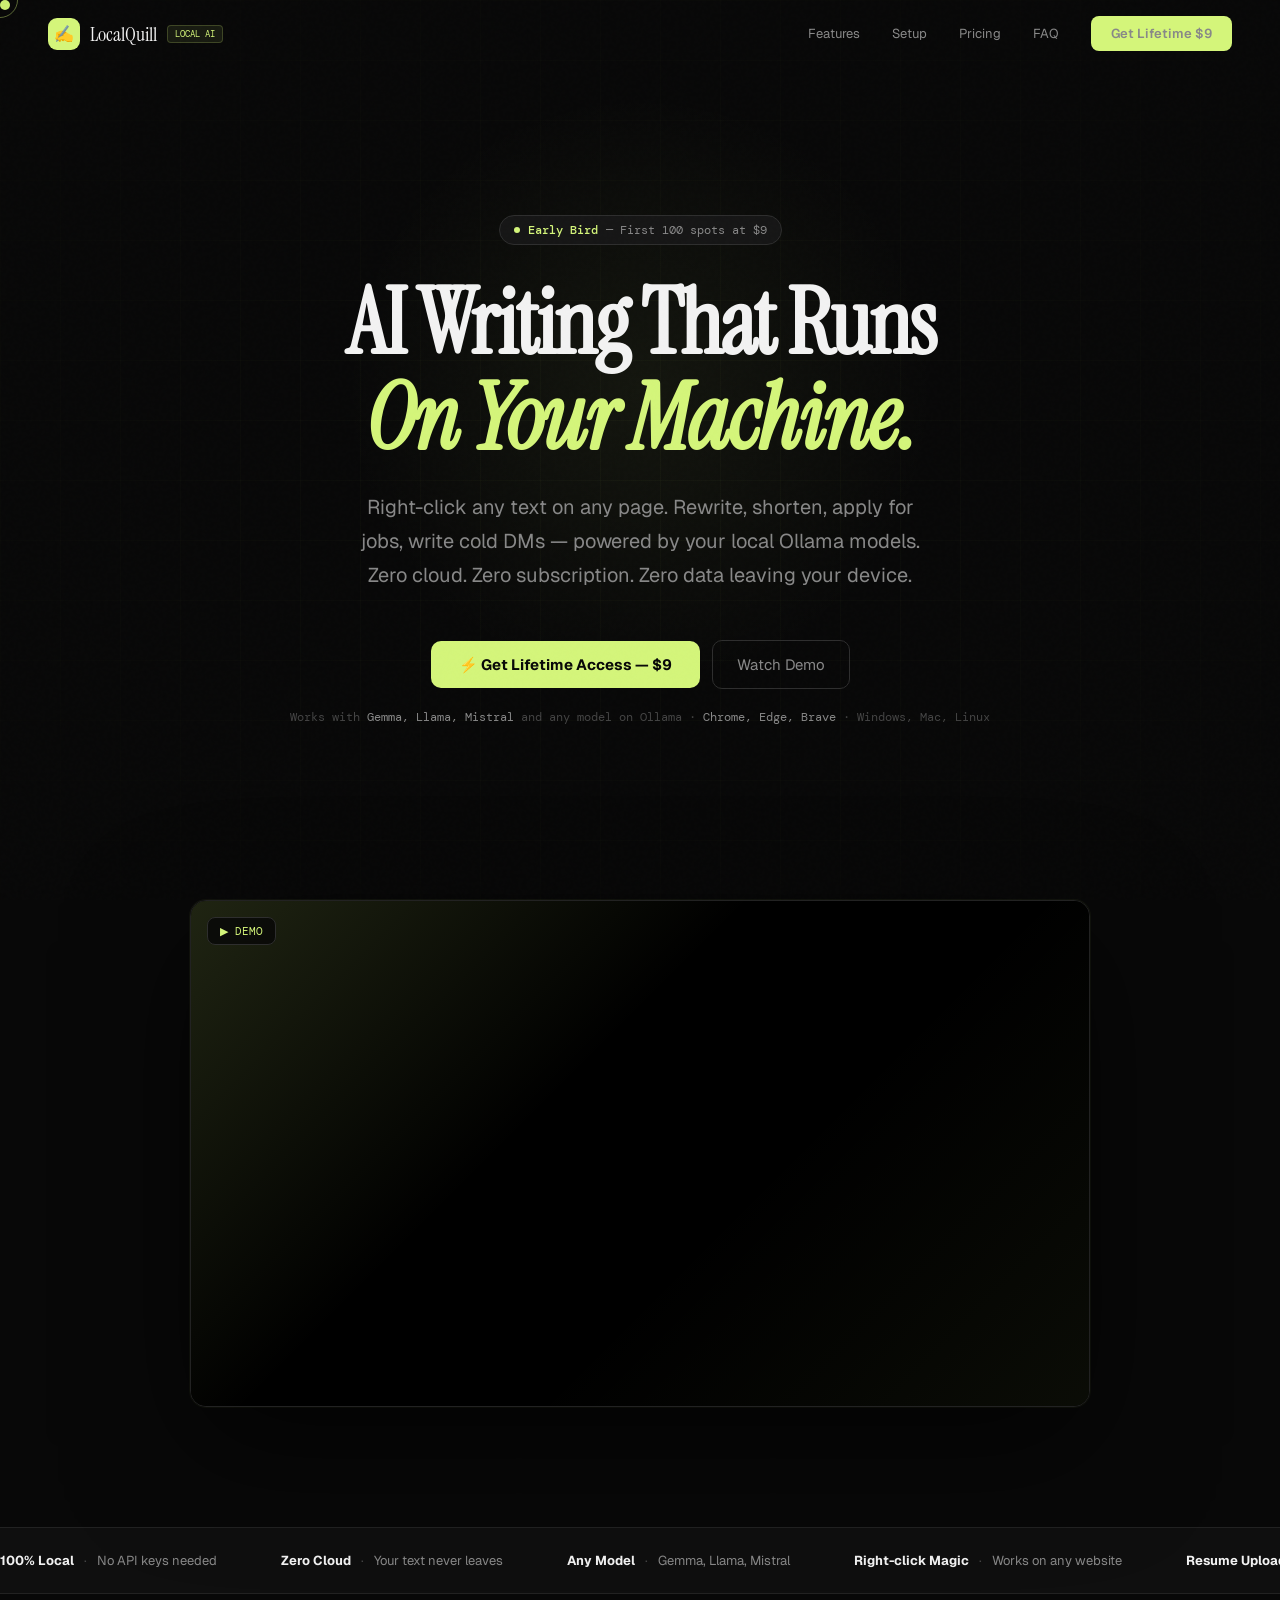
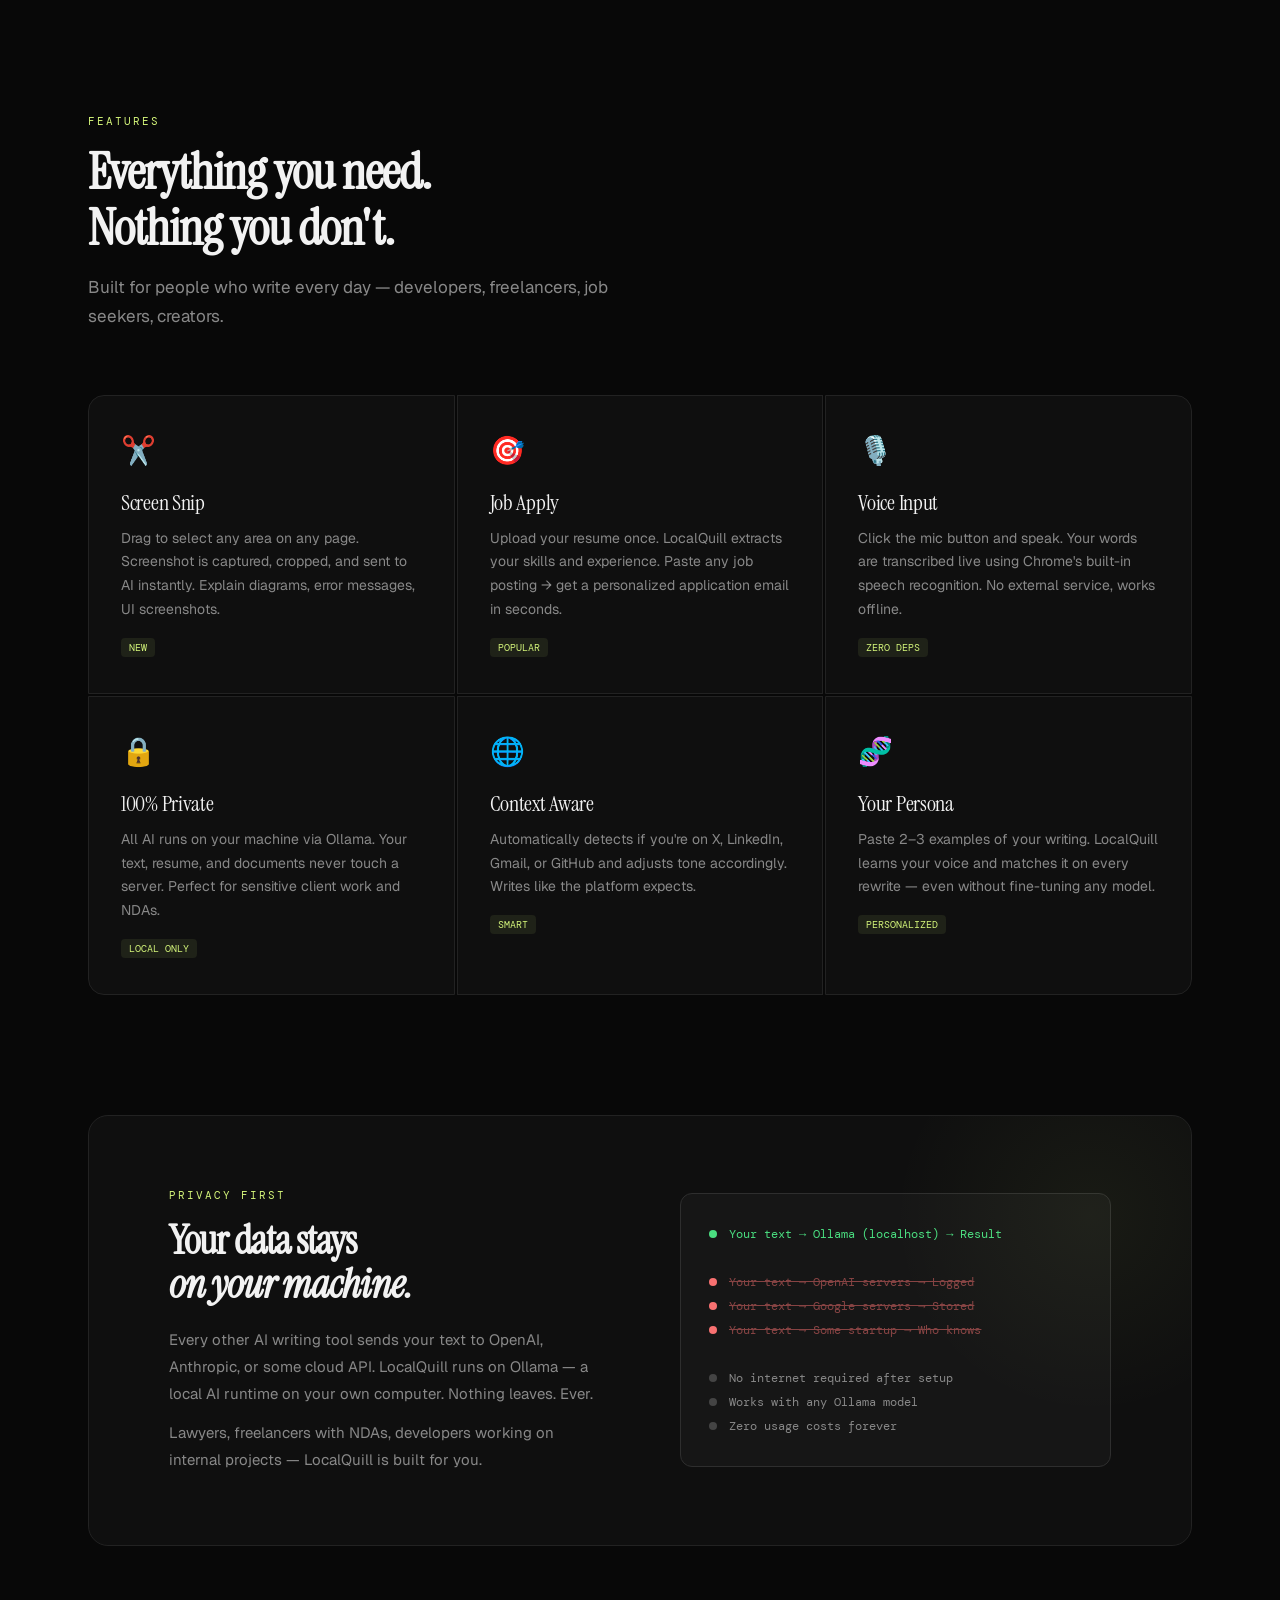
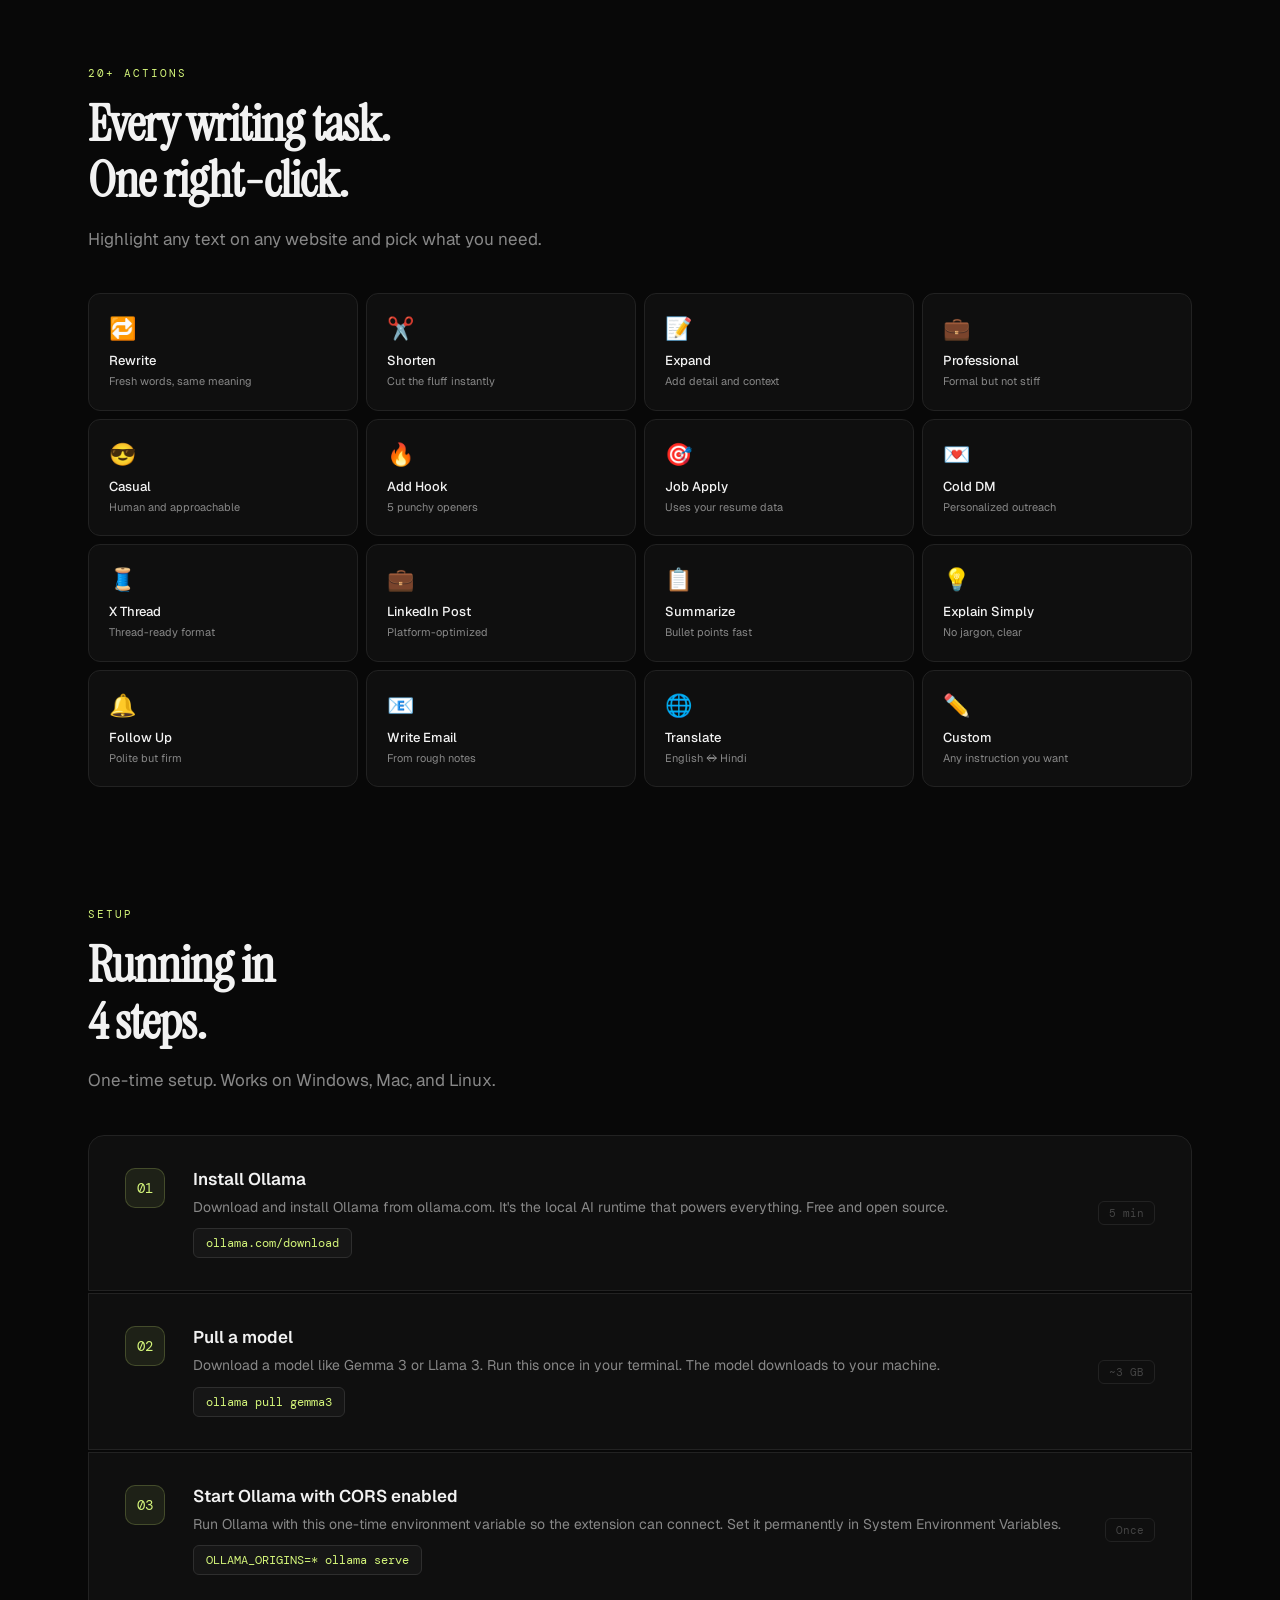
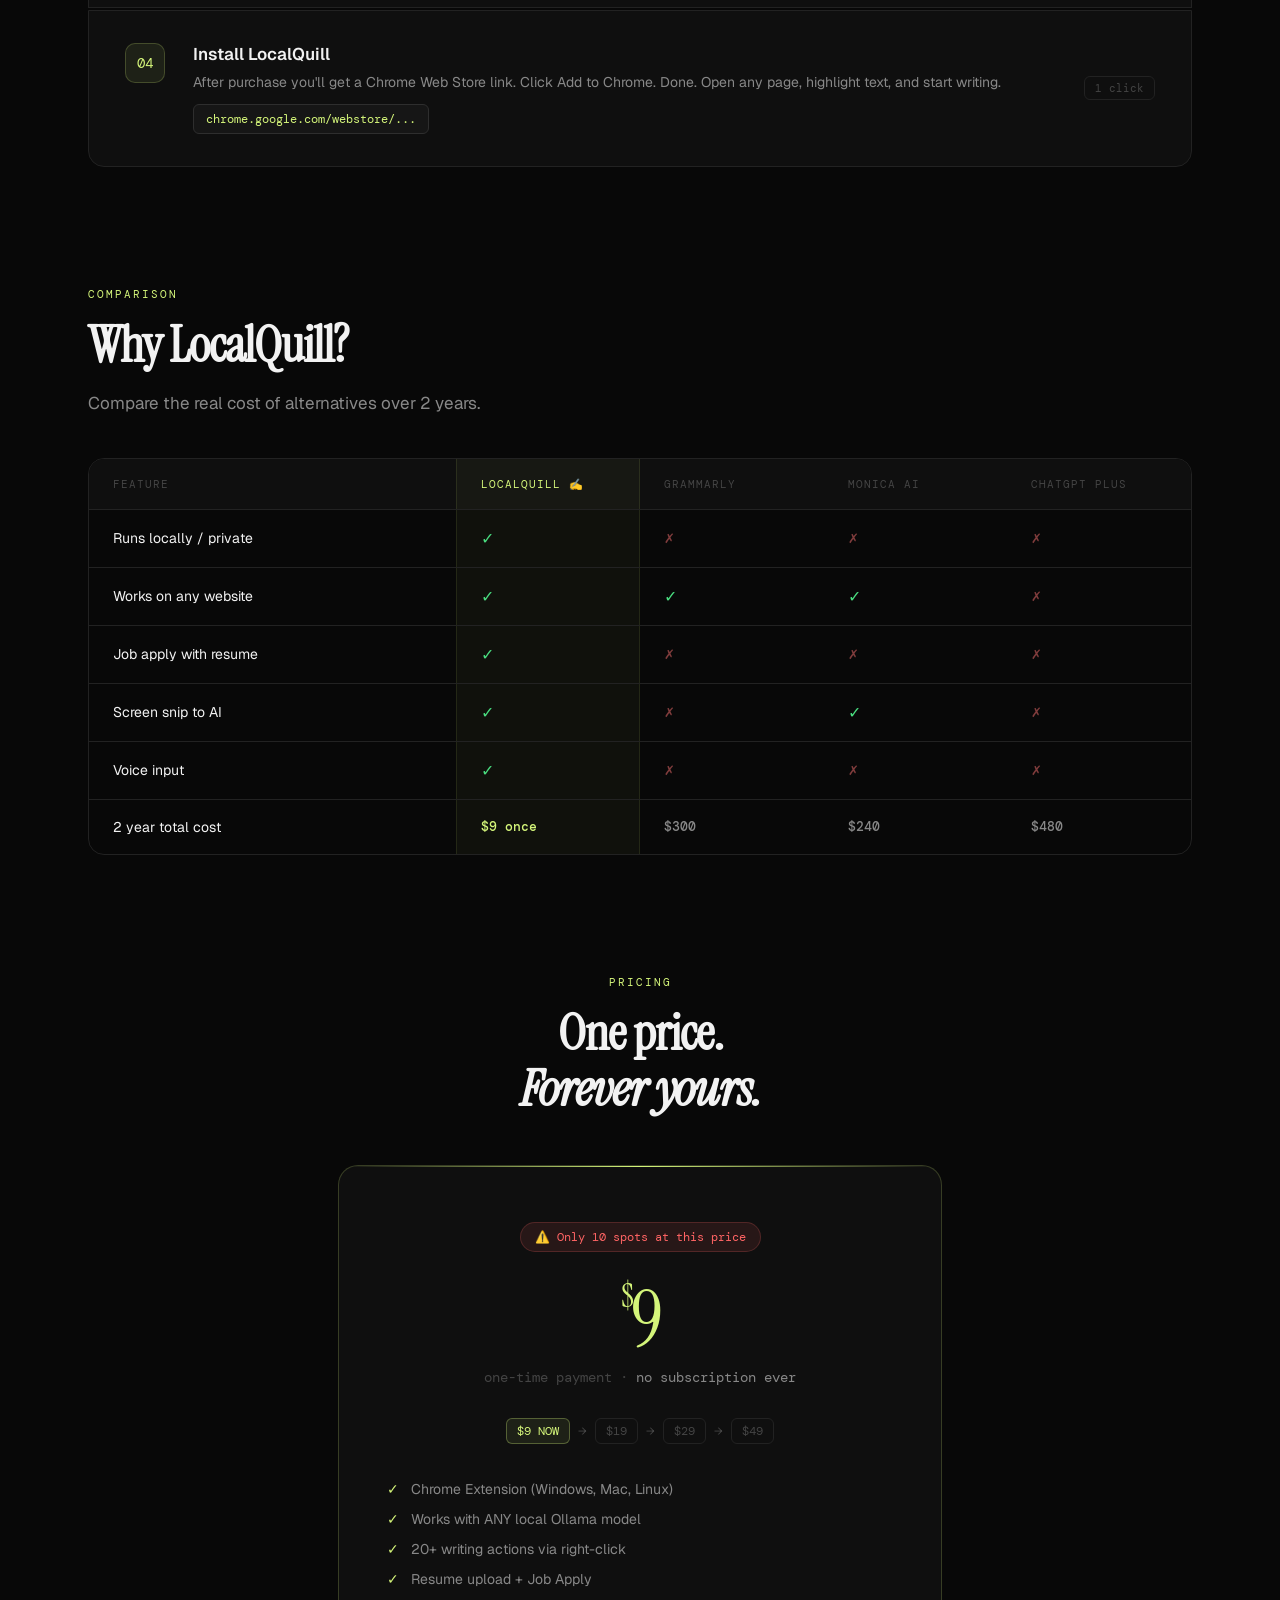
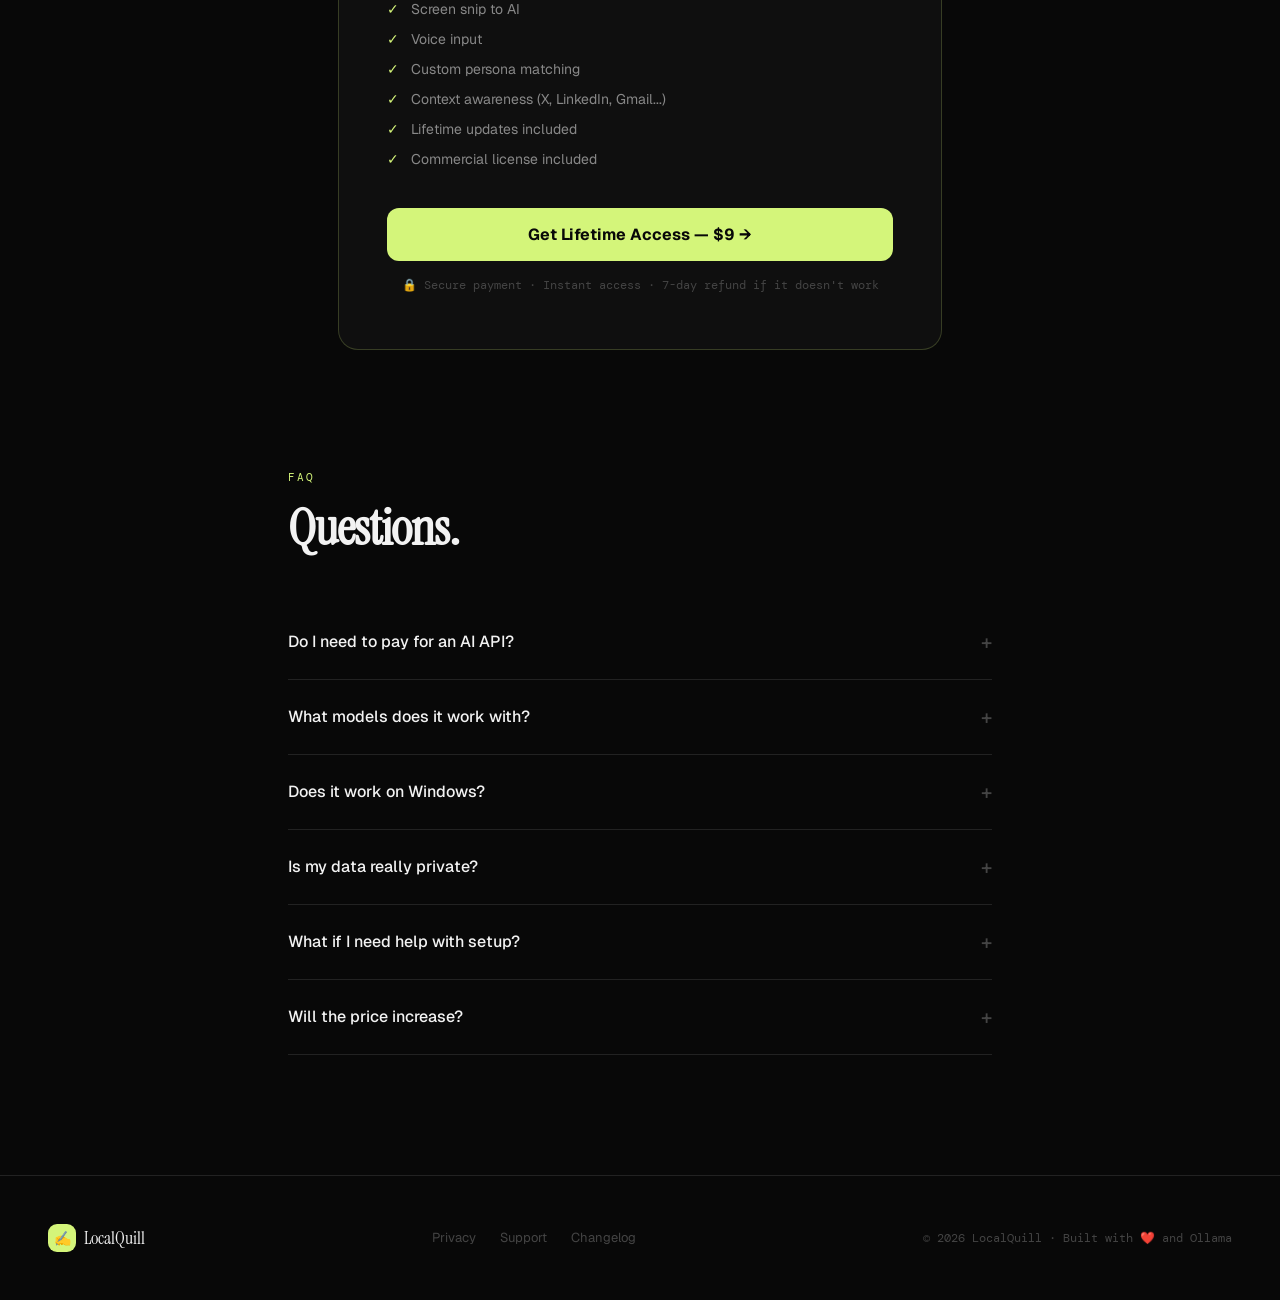
==== commit 9183d9c0: "fixed price" ====
--- a/index.html
+++ b/index.html
@@ -30,7 +30,7 @@
       <a href="#pricing">Pricing</a>
       <a href="#faq">FAQ</a>
       <a href="https://test.checkout.dodopayments.com/buy/pdt_0NdIiBoMBhdsj7q6LfKfD?quantity=1&redirect_url=https://localquill.netlify.app%2Fsuccess.html"
-        class="nav-cta">Get Lifetime $19</a>
+        class="nav-cta">Get Lifetime $9</a>
     </div>
   </nav>
 
@@ -41,7 +41,7 @@
 
     <div class="announce-pill">
       <div class="announce-dot"></div>
-      <span>Early Bird</span> — Only 10 spots at $19
+      <span>Early Bird</span> — First 100 spots at $9
     </div>
 
     <h1>AI Writing That Runs<br><em>On Your Machine.</em></h1>
@@ -53,7 +53,7 @@
 
     <div class="hero-actions">
       <a href="https://test.checkout.dodopayments.com/buy/pdt_0NdIiBoMBhdsj7q6LfKfD?quantity=1&redirect_url=https://localquill.netlify.app%2Fsuccess.html" class="btn-primary">
-        ⚡ Get Lifetime Access — $19
+        ⚡ Get Lifetime Access — $9
       </a>
       <a href="#demo" class="btn-ghost">Watch Demo</a>
     </div>
@@ -374,7 +374,7 @@
       </div>
       <div class="ct-row">
         <div class="ct-cell feature">2 year total cost</div>
-        <div class="ct-cell highlight ct-price accent">$19 once</div>
+        <div class="ct-cell highlight ct-price accent">$9 once</div>
         <div class="ct-cell ct-price">$300</div>
         <div class="ct-cell ct-price">$240</div>
         <div class="ct-cell ct-price">$480</div>
@@ -415,7 +415,7 @@
         <li>Commercial license included</li>
       </ul>
 
-      <a href="https://test.checkout.dodopayments.com/buy/pdt_0NdIiBoMBhdsj7q6LfKfD?quantity=1&redirect_url=https://localquill.netlify.app%2Fsuccess.html" class="price-cta">Get Lifetime Access — $19 →</a>
+      <a href="https://test.checkout.dodopayments.com/buy/pdt_0NdIiBoMBhdsj7q6LfKfD?quantity=1&redirect_url=https://localquill.netlify.app%2Fsuccess.html" class="price-cta">Get Lifetime Access — $9 →</a>
       <p class="price-note">🔒 Secure payment · Instant access · 7-day refund if it doesn't work</p>
     </div>
   </section>
@@ -452,8 +452,8 @@
     </div>
     <div class="faq-item">
       <div class="faq-q">Will the price increase? <span class="faq-icon">+</span></div>
-      <div class="faq-a">Yes. The price started at $9 and goes up with each batch of sales. Current price is $19. Next
-        price is $29. Early buyers are rewarded — once you buy, you own it forever at your price.</div>
+      <div class="faq-a">Yes. The price started at $9 and goes up with each batch of sales. Current price is $9. Next
+        price is $19. Early buyers are rewarded — once you buy, you own it forever at your price.</div>
     </div>
   </section>
 
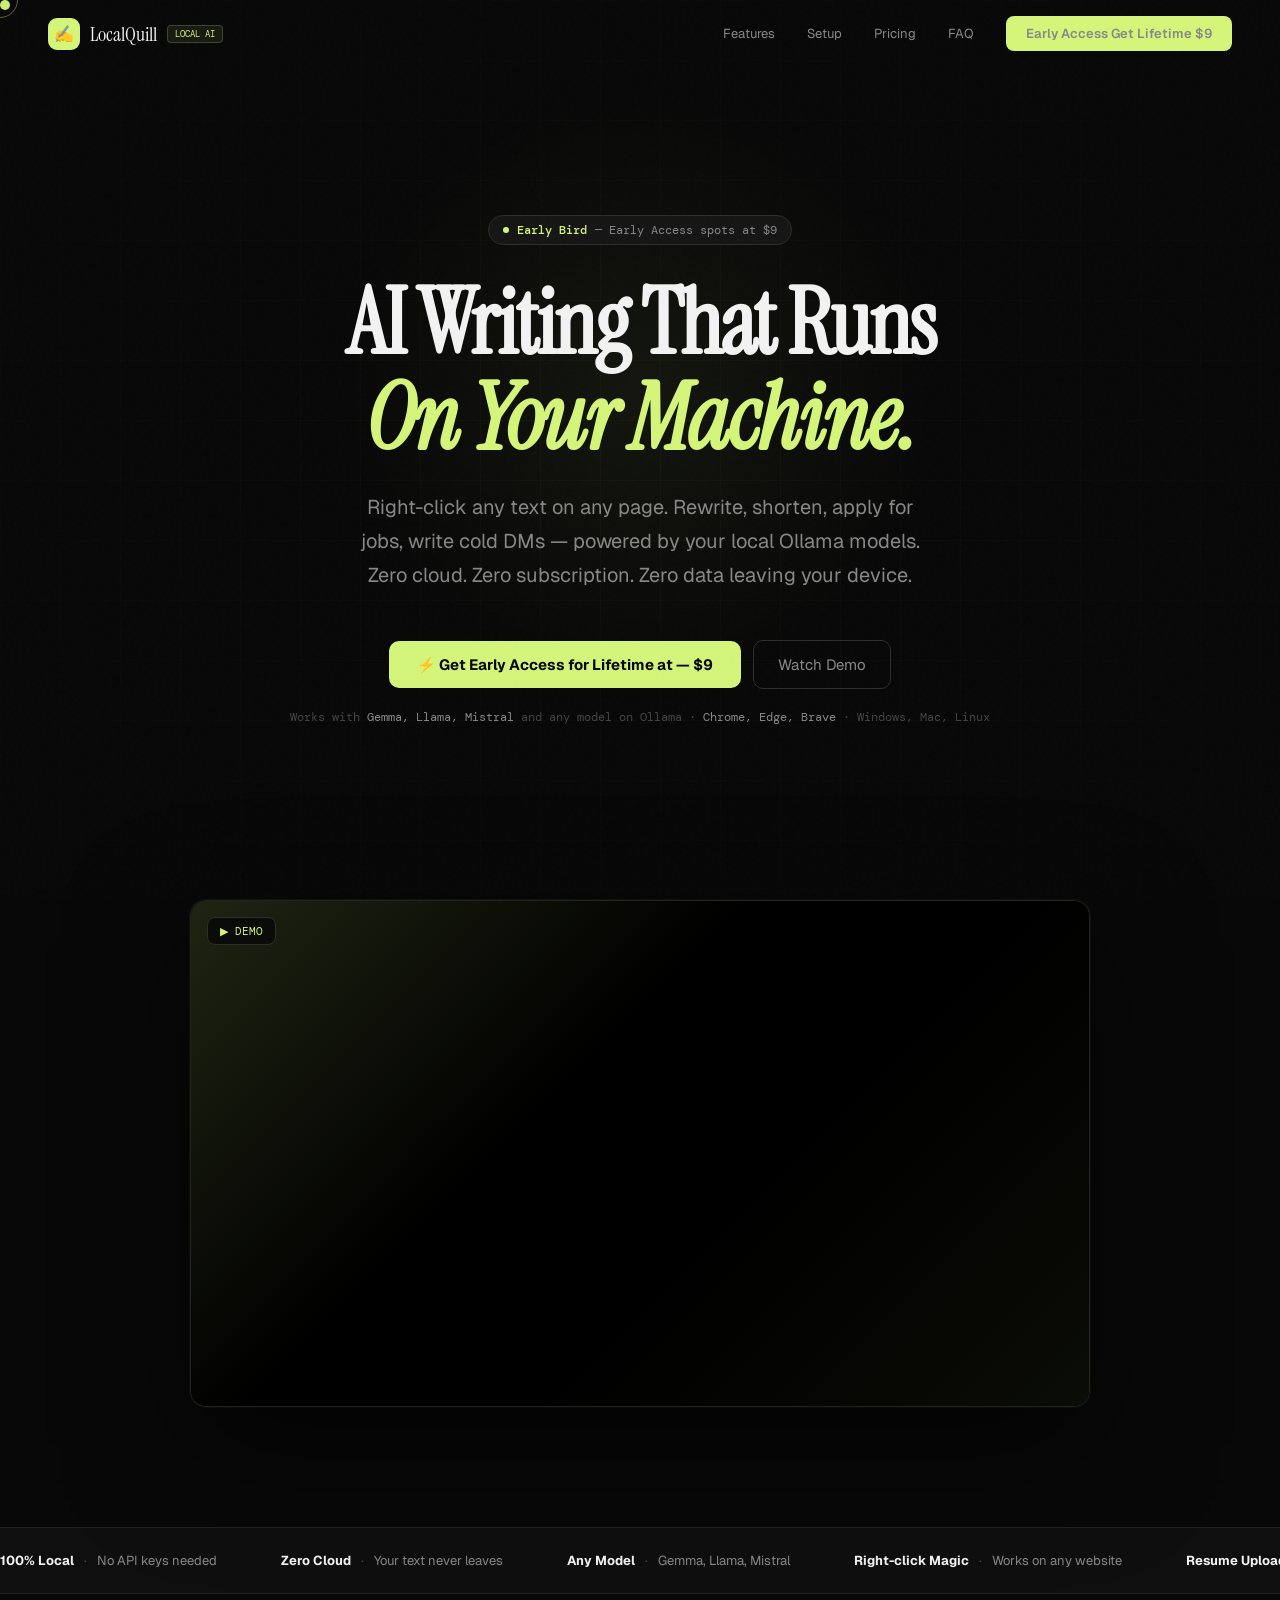
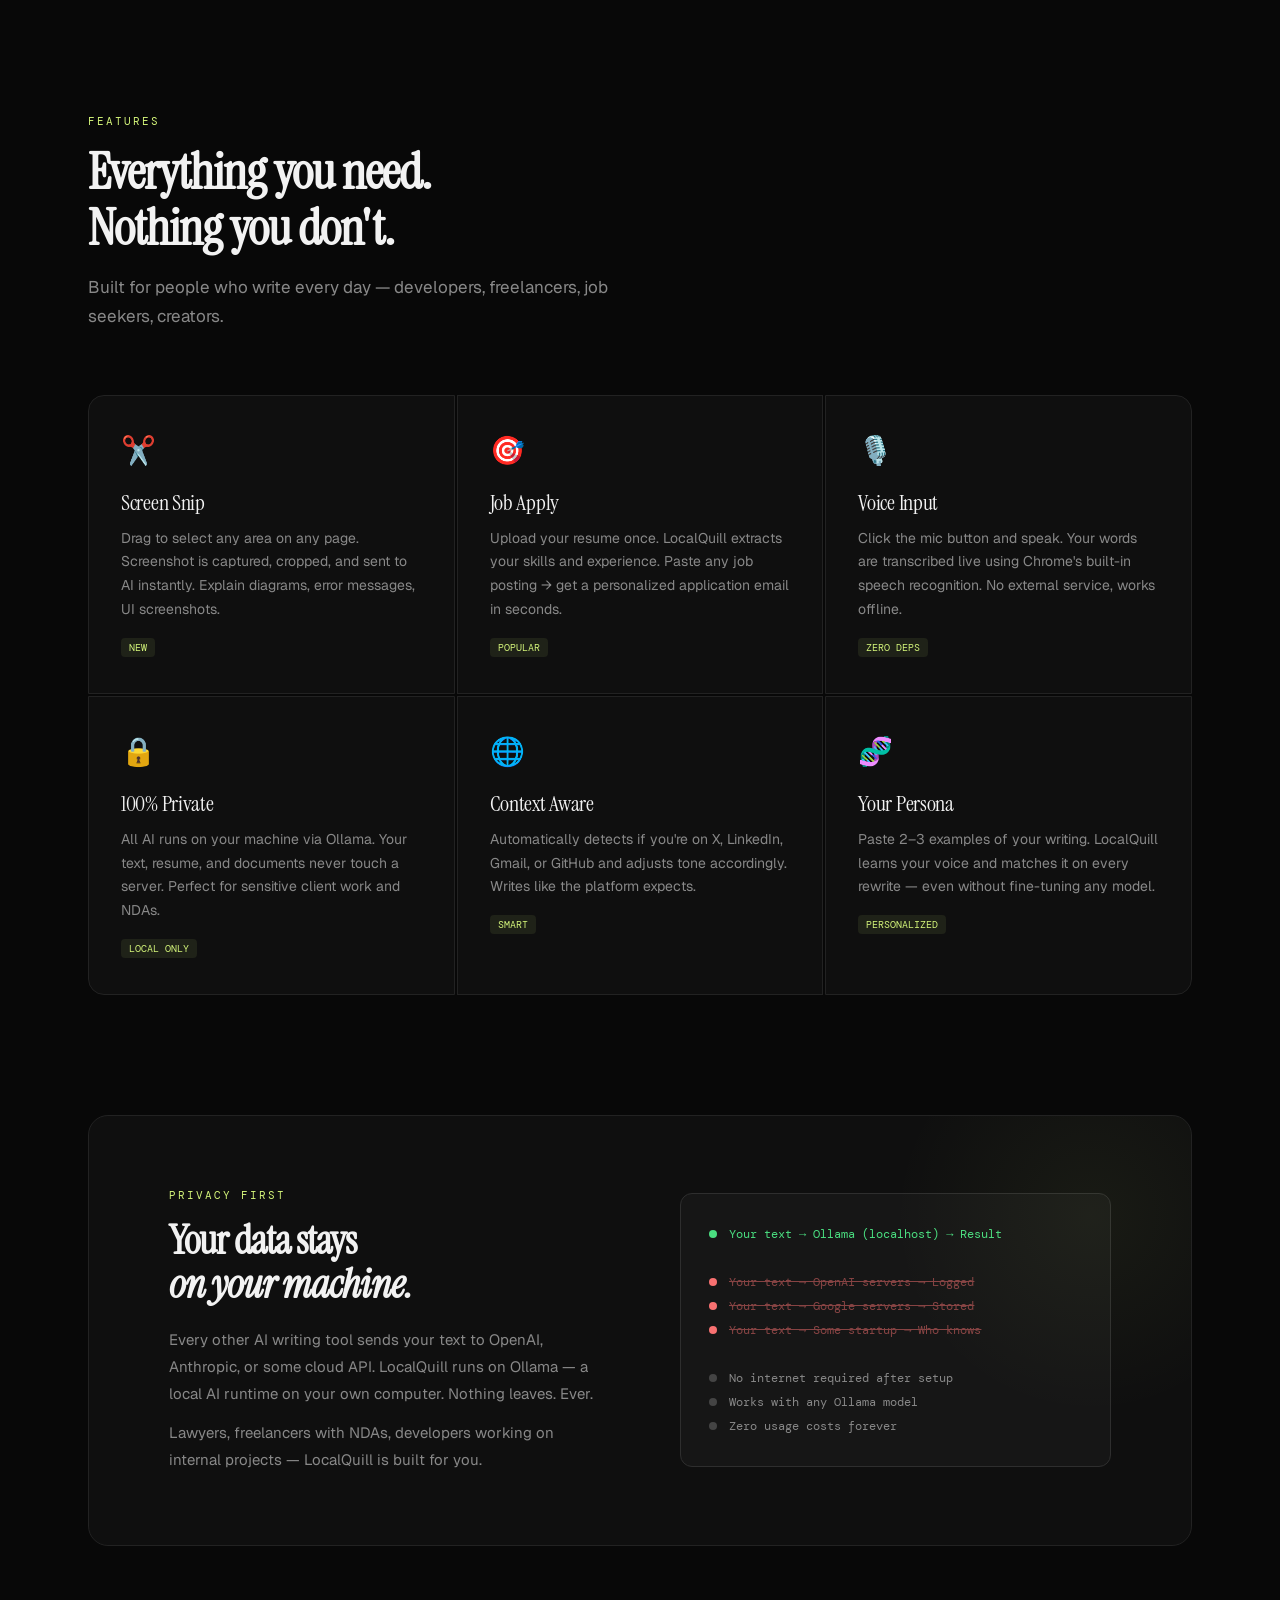
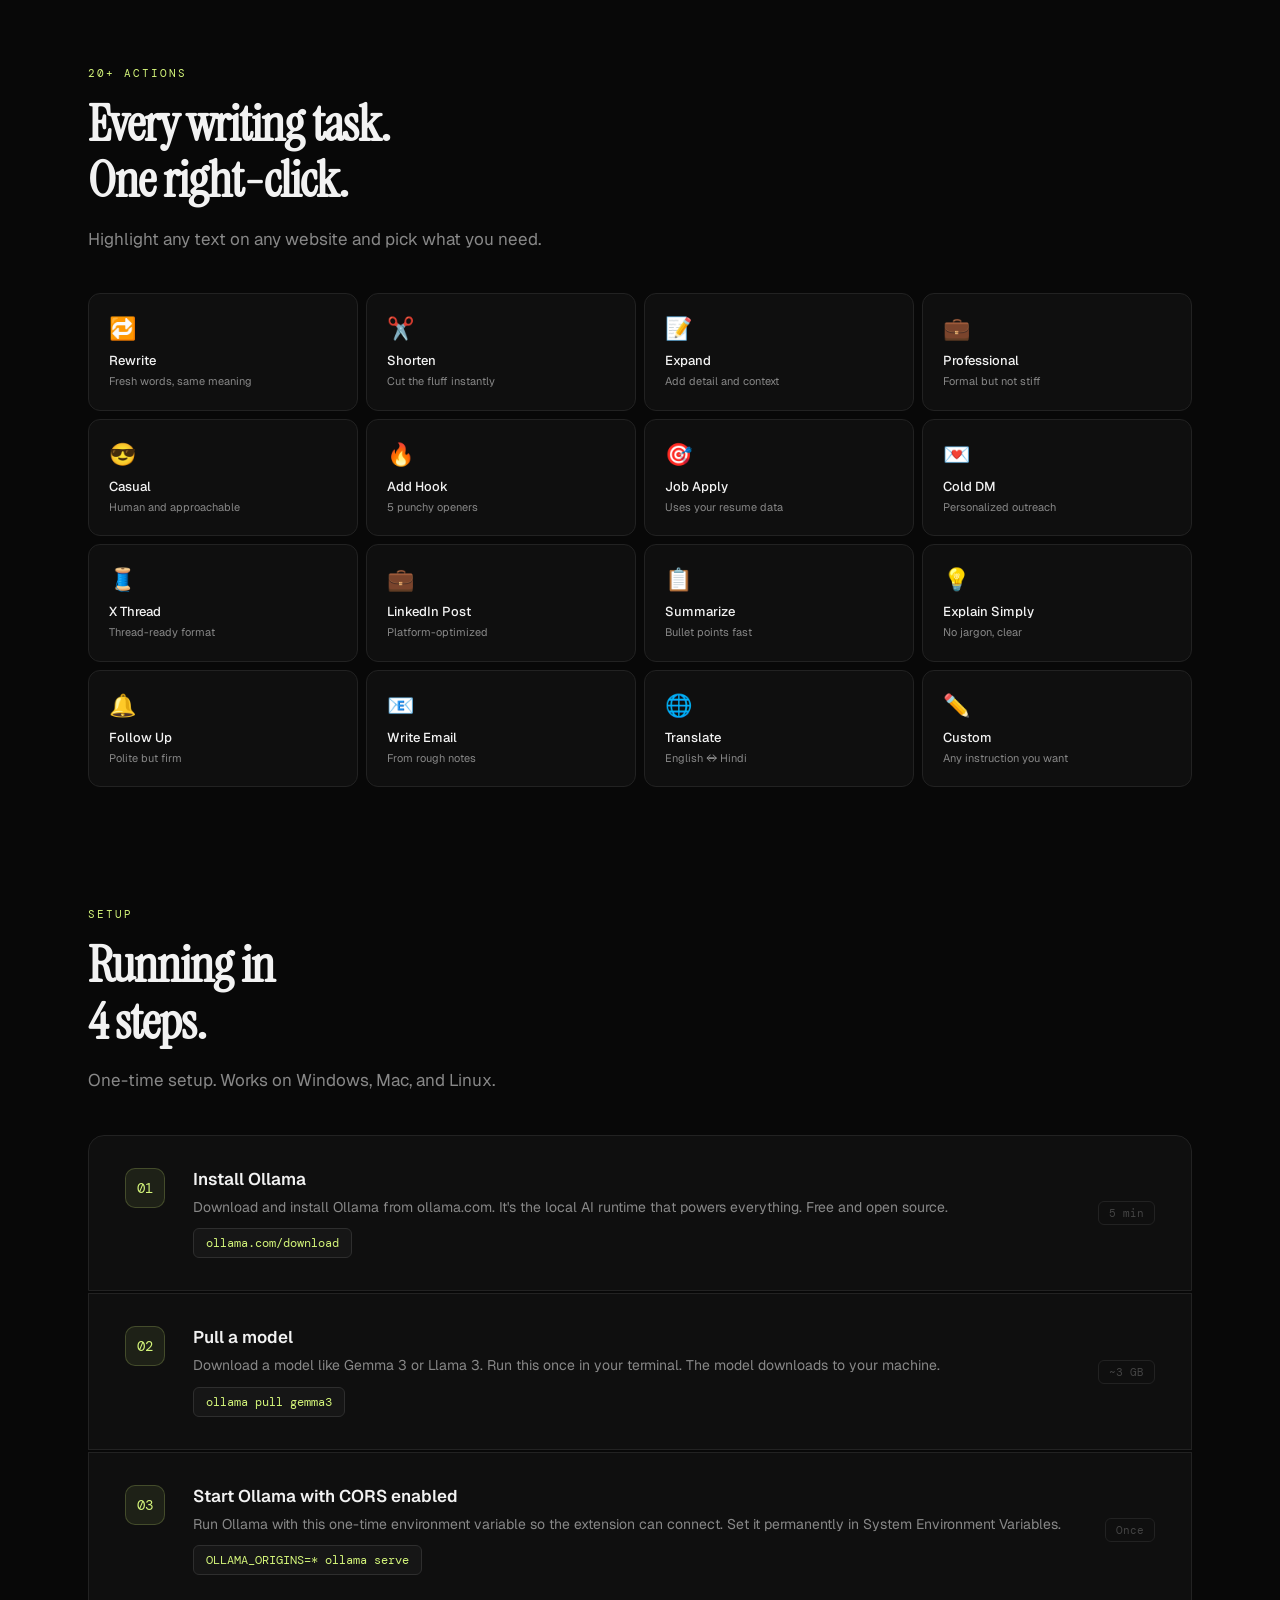
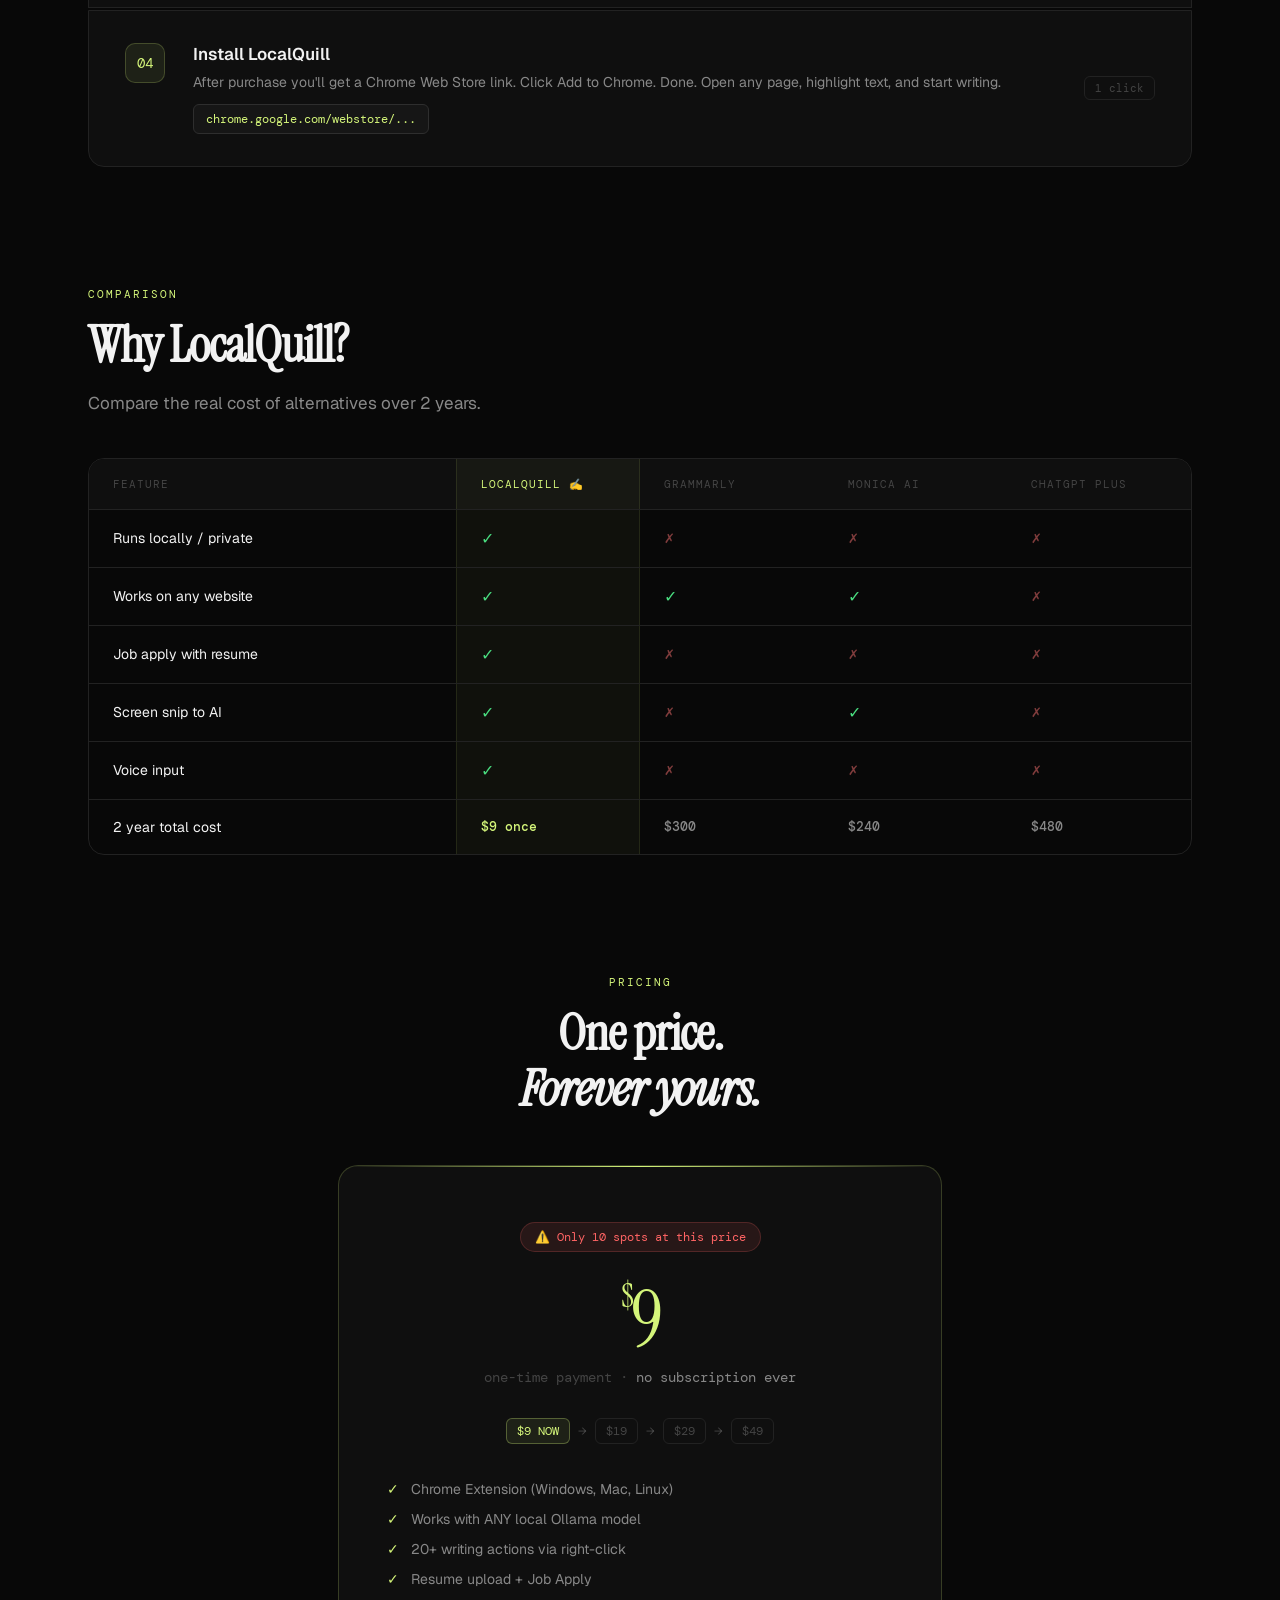
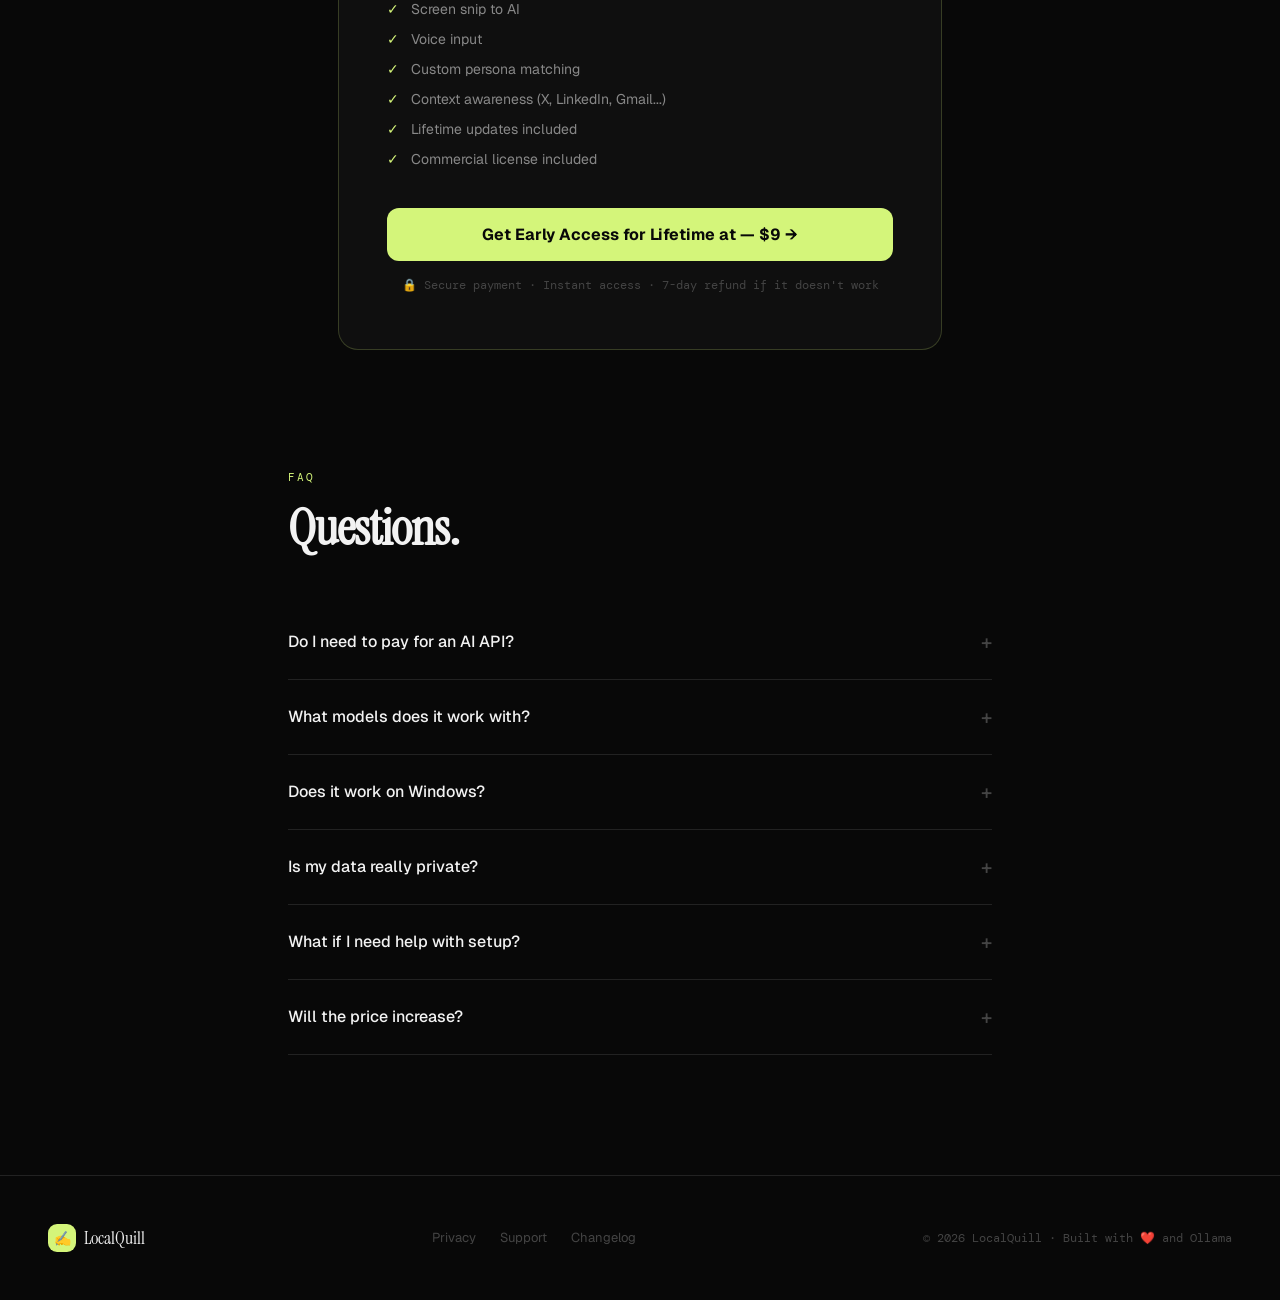
==== commit e3e08869: "added email form" ====
--- a/index.html
+++ b/index.html
@@ -29,8 +29,8 @@
       <a href="#setup">Setup</a>
       <a href="#pricing">Pricing</a>
       <a href="#faq">FAQ</a>
-      <a href="https://test.checkout.dodopayments.com/buy/pdt_0NdIiBoMBhdsj7q6LfKfD?quantity=1&redirect_url=https://localquill.netlify.app%2Fsuccess.html"
-        class="nav-cta">Get Lifetime $9</a>
+      <a href="https://99972a52.sibforms.com/serve/[base64]"
+        class="nav-cta"> Early Access Get Lifetime $9</a>
     </div>
   </nav>
 
@@ -41,7 +41,7 @@
 
     <div class="announce-pill">
       <div class="announce-dot"></div>
-      <span>Early Bird</span> — First 100 spots at $9
+      <span>Early Bird</span> — Early Access spots at $9
     </div>
 
     <h1>AI Writing That Runs<br><em>On Your Machine.</em></h1>
@@ -52,8 +52,8 @@
     </p>
 
     <div class="hero-actions">
-      <a href="https://test.checkout.dodopayments.com/buy/pdt_0NdIiBoMBhdsj7q6LfKfD?quantity=1&redirect_url=https://localquill.netlify.app%2Fsuccess.html" class="btn-primary">
-        ⚡ Get Lifetime Access — $9
+      <a href="https://99972a52.sibforms.com/serve/[base64]" class="btn-primary">
+        ⚡ Get Early Access for Lifetime at — $9
       </a>
       <a href="#demo" class="btn-ghost">Watch Demo</a>
     </div>
@@ -415,7 +415,7 @@
         <li>Commercial license included</li>
       </ul>
 
-      <a href="https://test.checkout.dodopayments.com/buy/pdt_0NdIiBoMBhdsj7q6LfKfD?quantity=1&redirect_url=https://localquill.netlify.app%2Fsuccess.html" class="price-cta">Get Lifetime Access — $9 →</a>
+      <a href="https://99972a52.sibforms.com/serve/[base64]" class="price-cta">Get Early Access for Lifetime at — $9 →</a>
       <p class="price-note">🔒 Secure payment · Instant access · 7-day refund if it doesn't work</p>
     </div>
   </section>
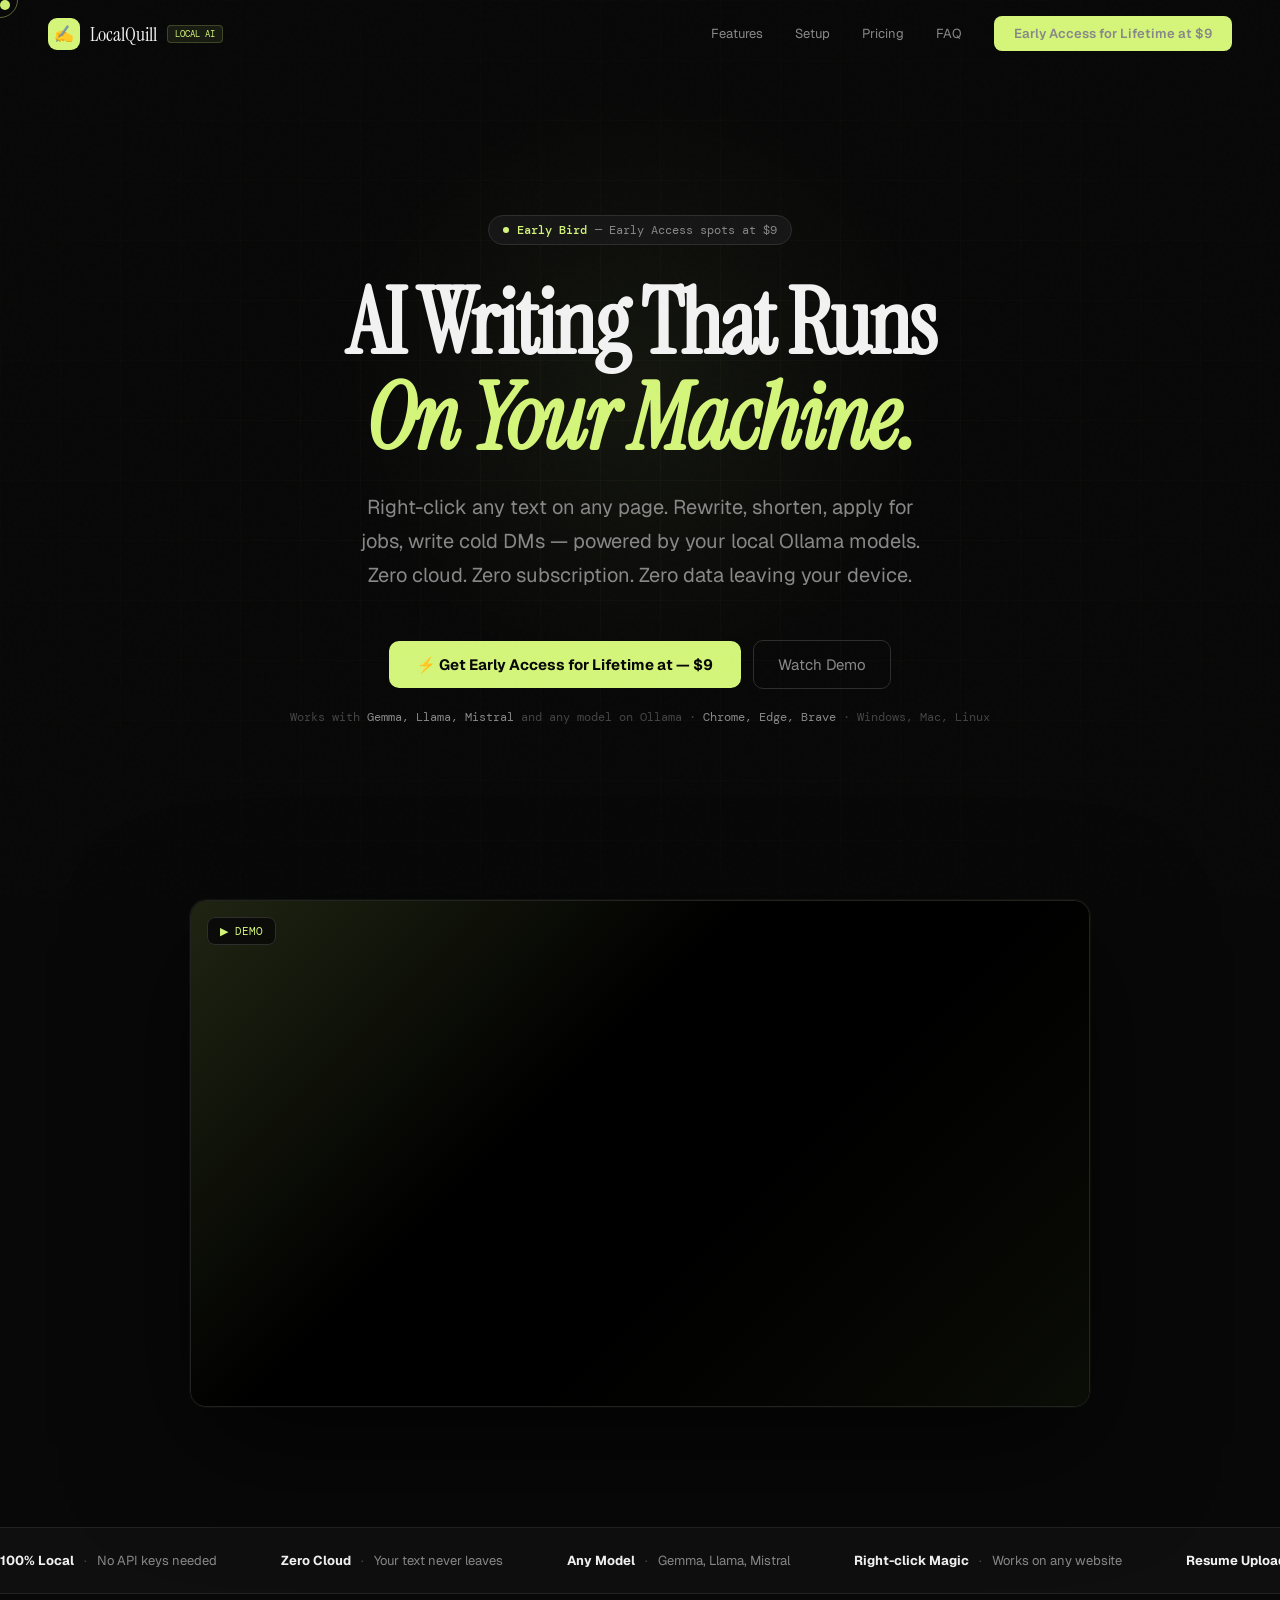
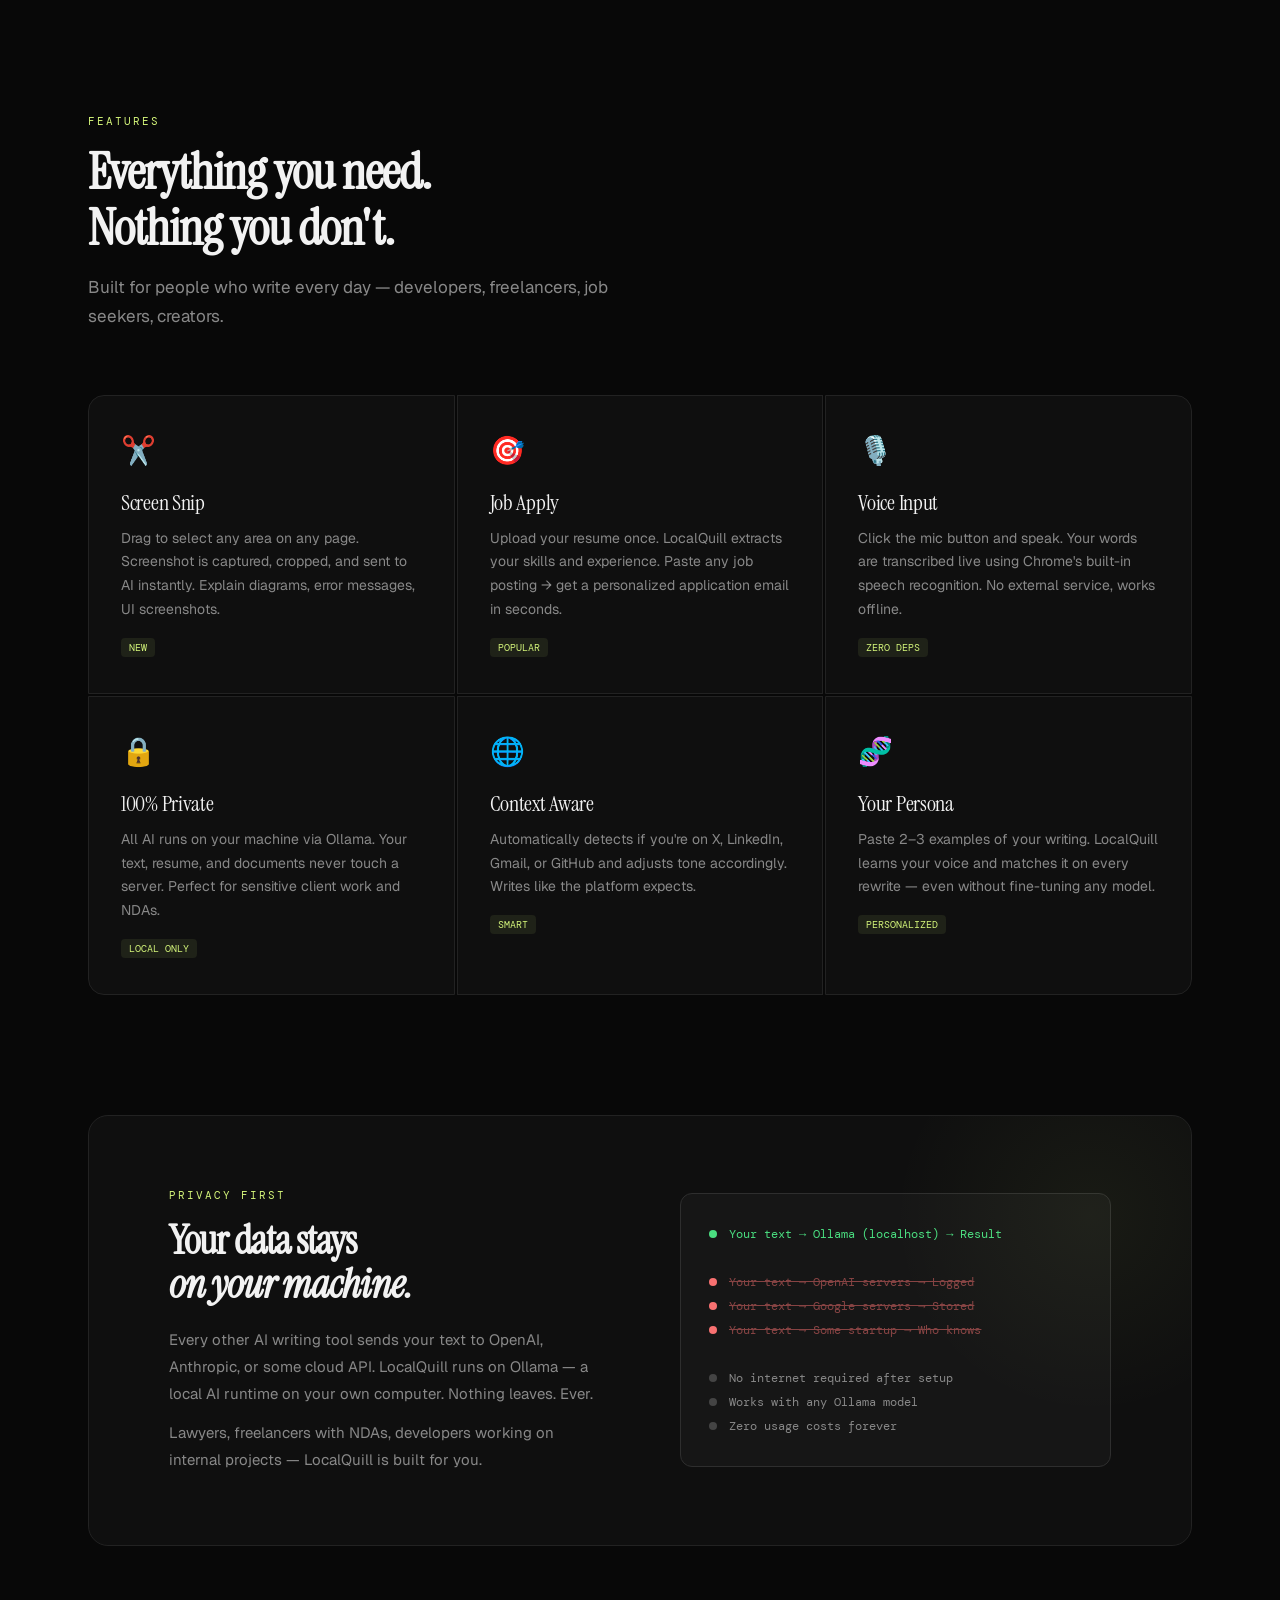
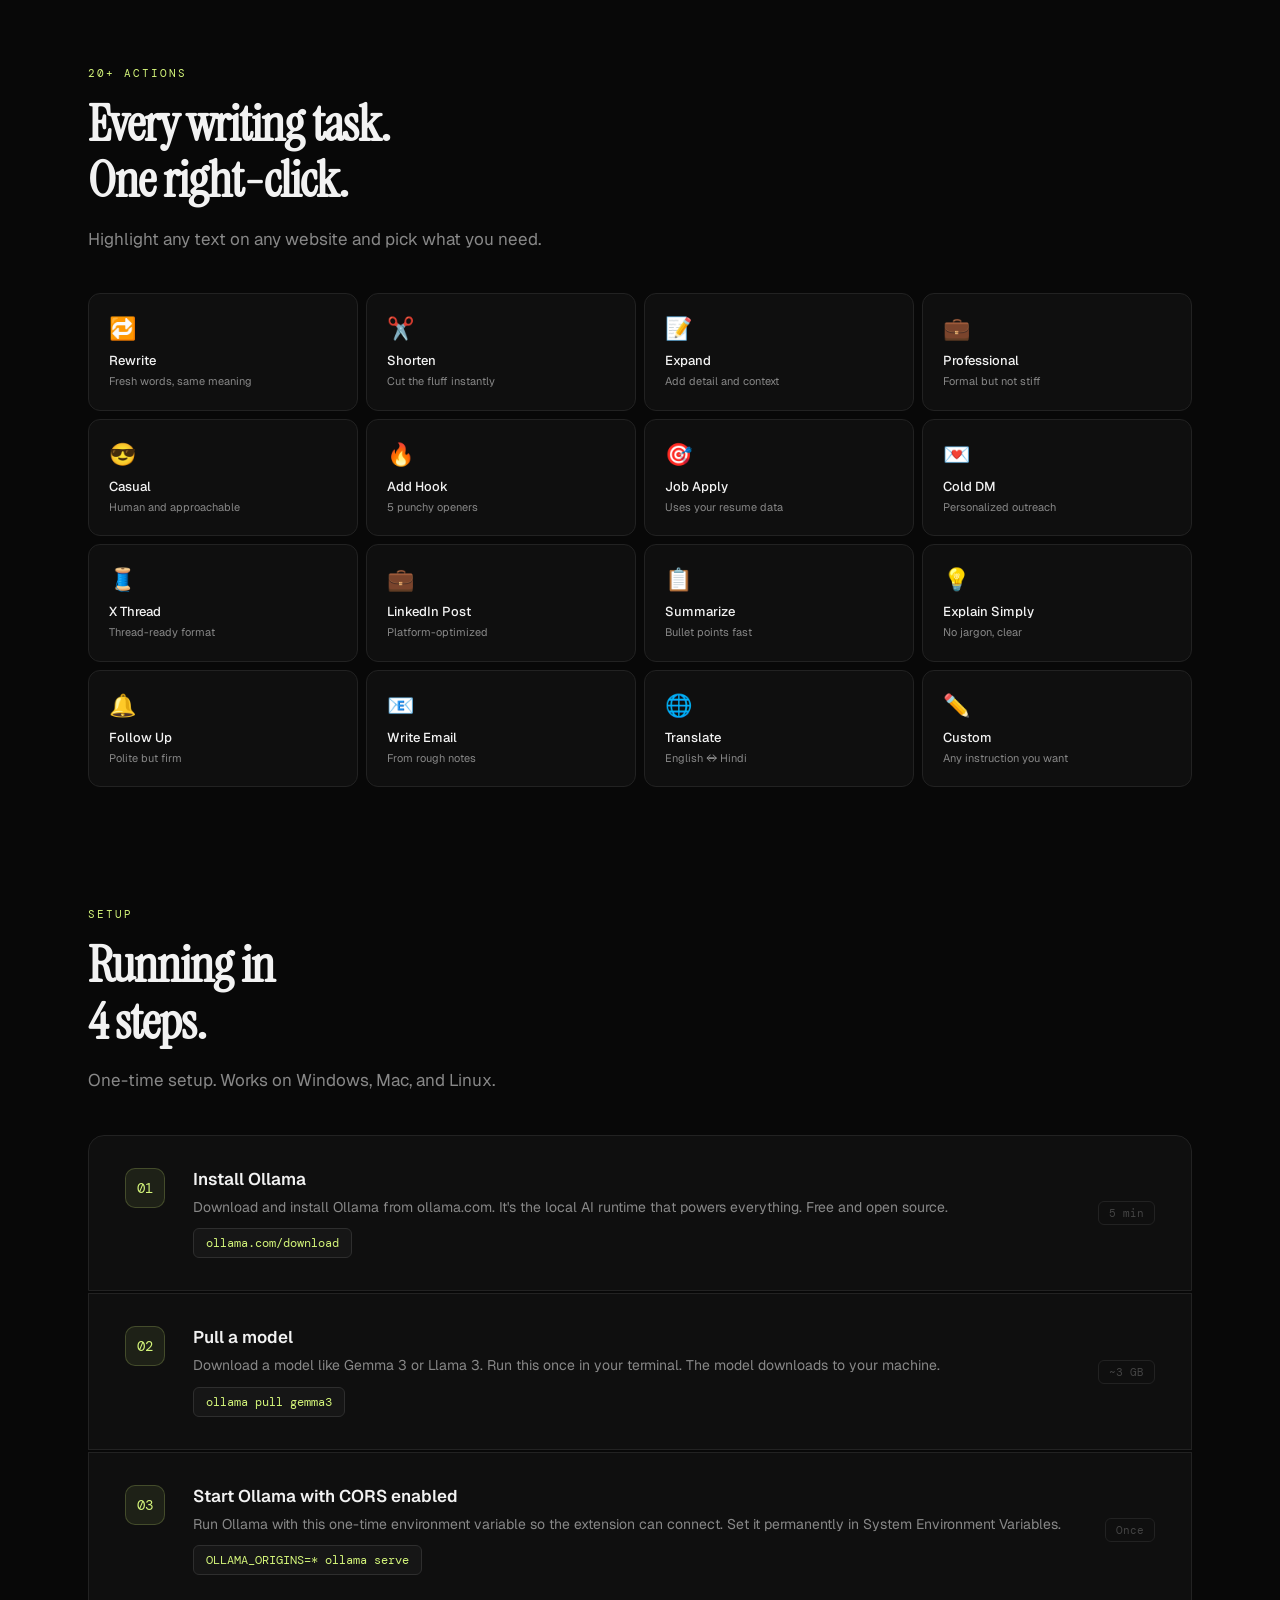
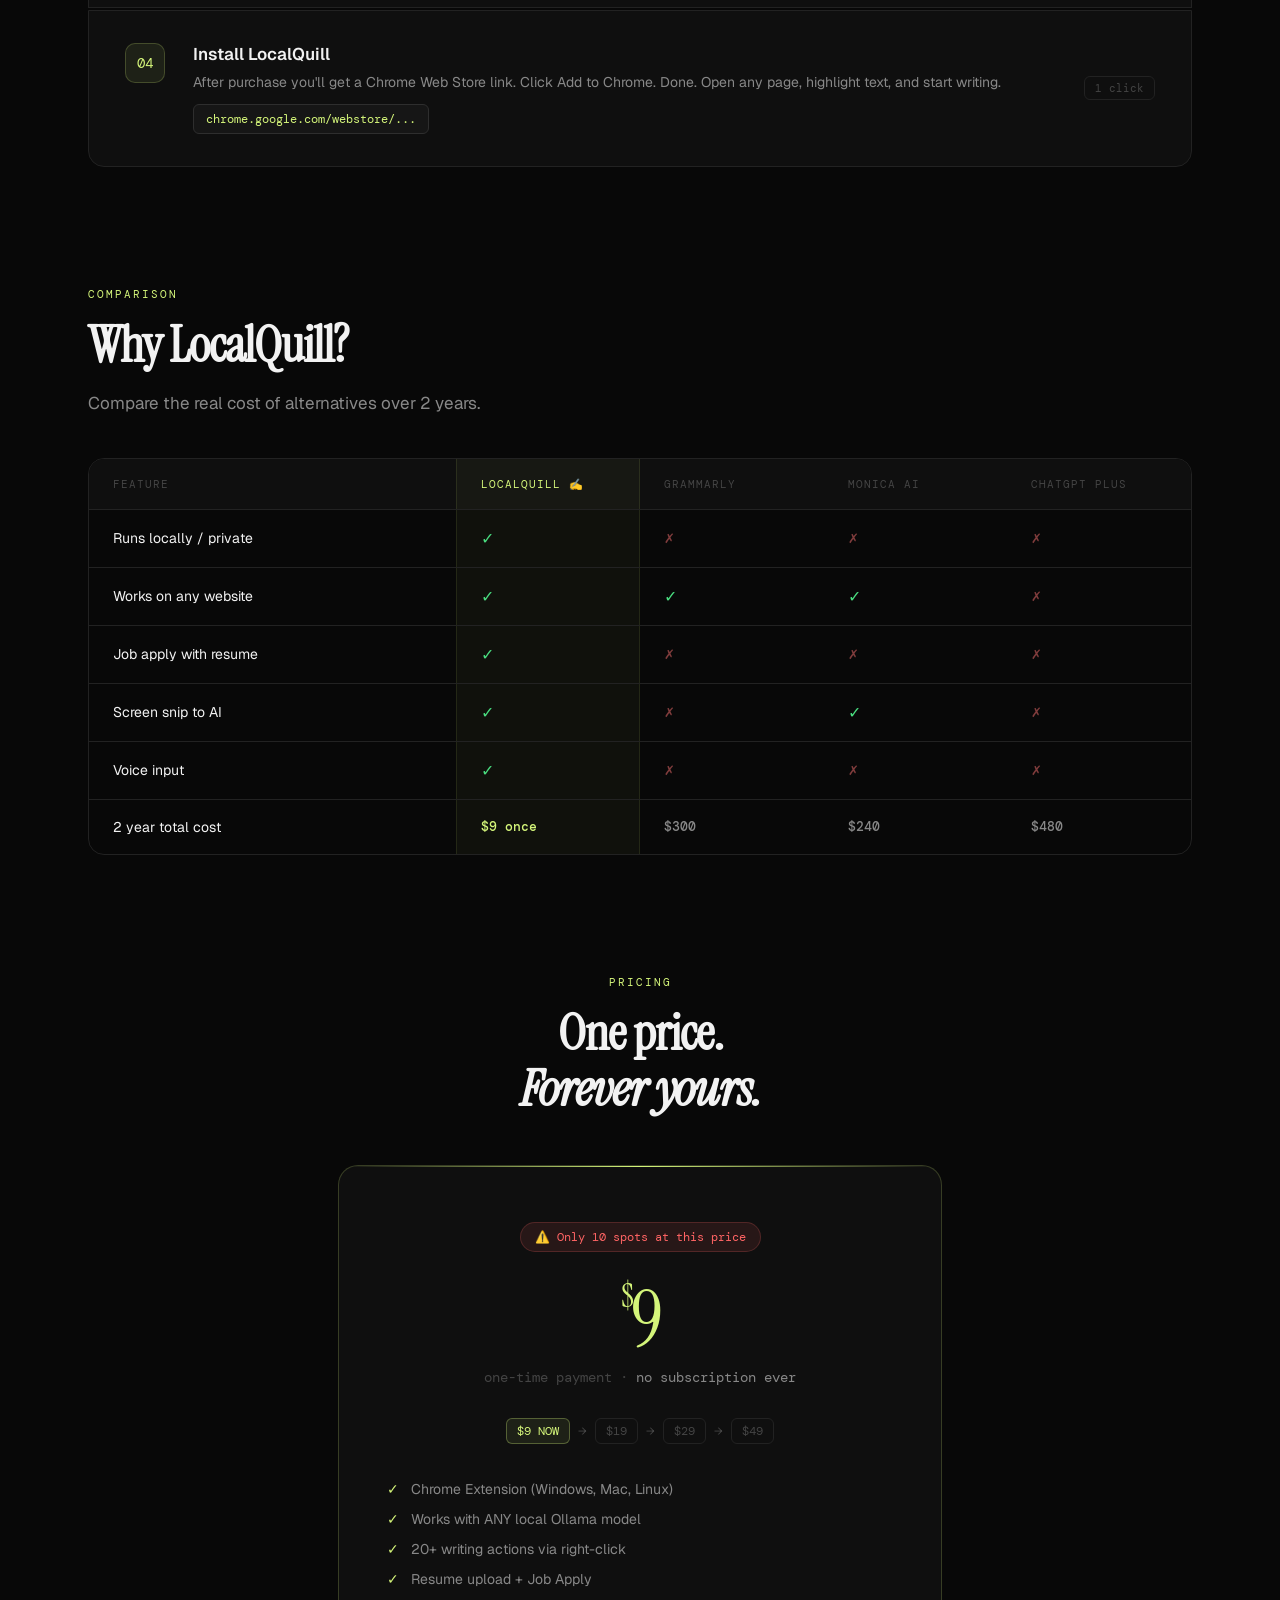
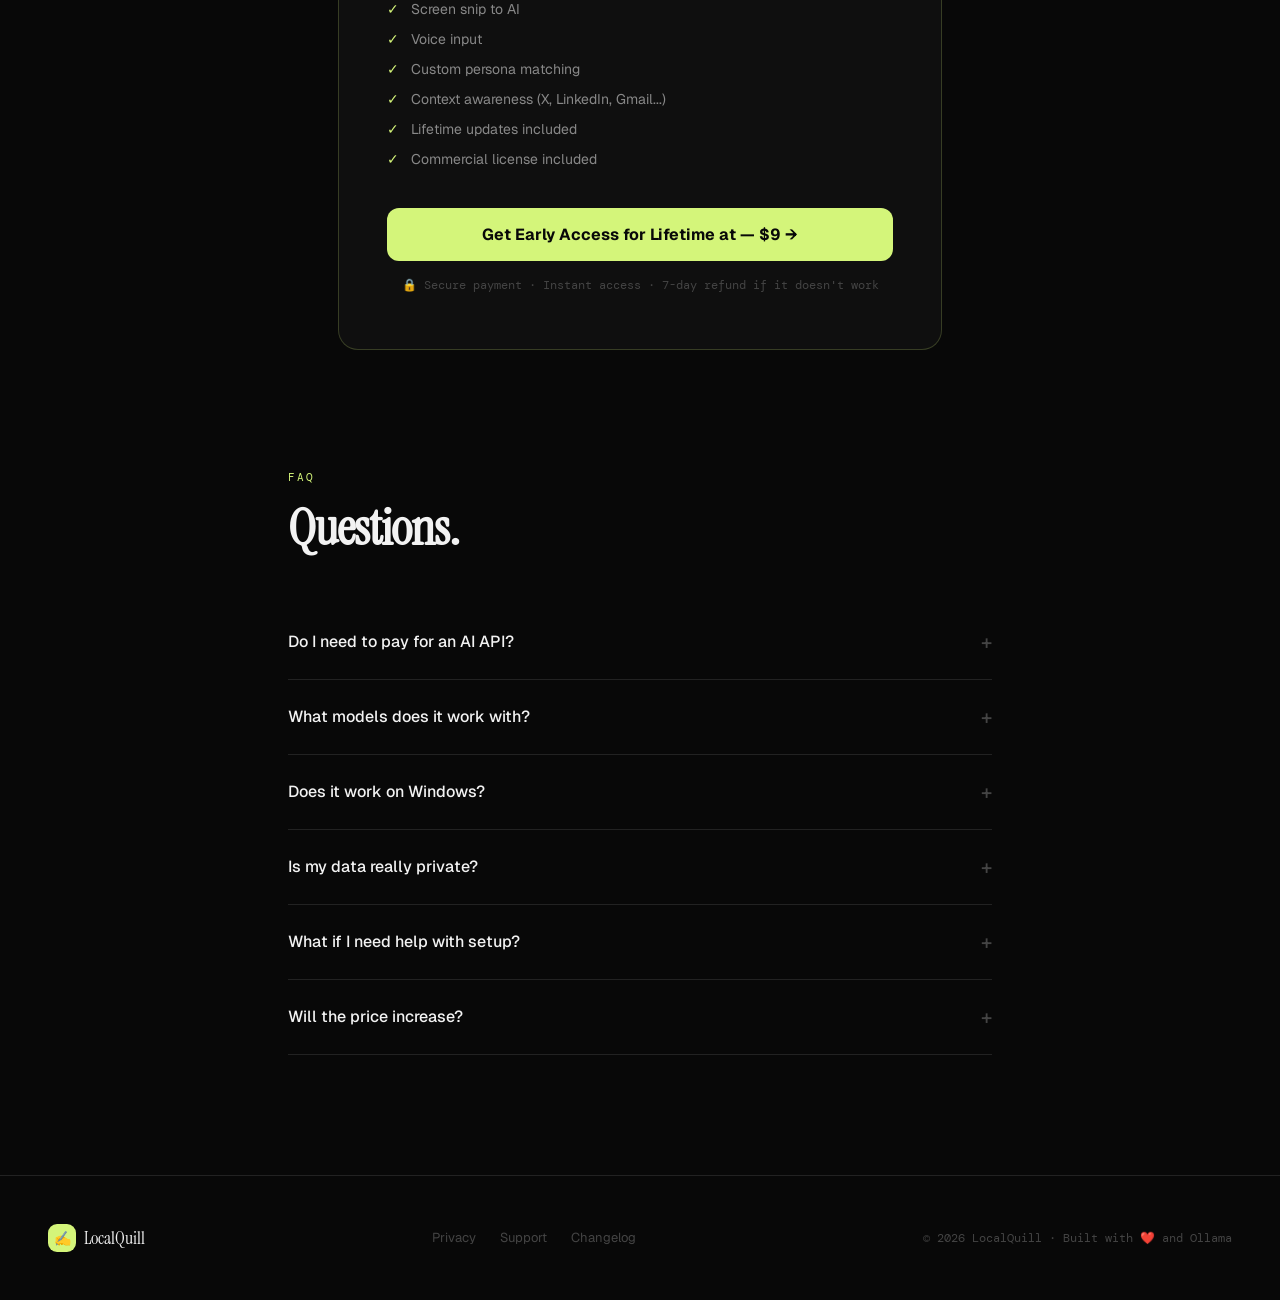
==== commit 1e2e4e93: "fixed" ====
--- a/index.html
+++ b/index.html
@@ -30,7 +30,7 @@
       <a href="#pricing">Pricing</a>
       <a href="#faq">FAQ</a>
       <a href="https://99972a52.sibforms.com/serve/[base64]"
-        class="nav-cta"> Early Access Get Lifetime $9</a>
+        class="nav-cta"> Early Access for Lifetime at $9</a>
     </div>
   </nav>
 
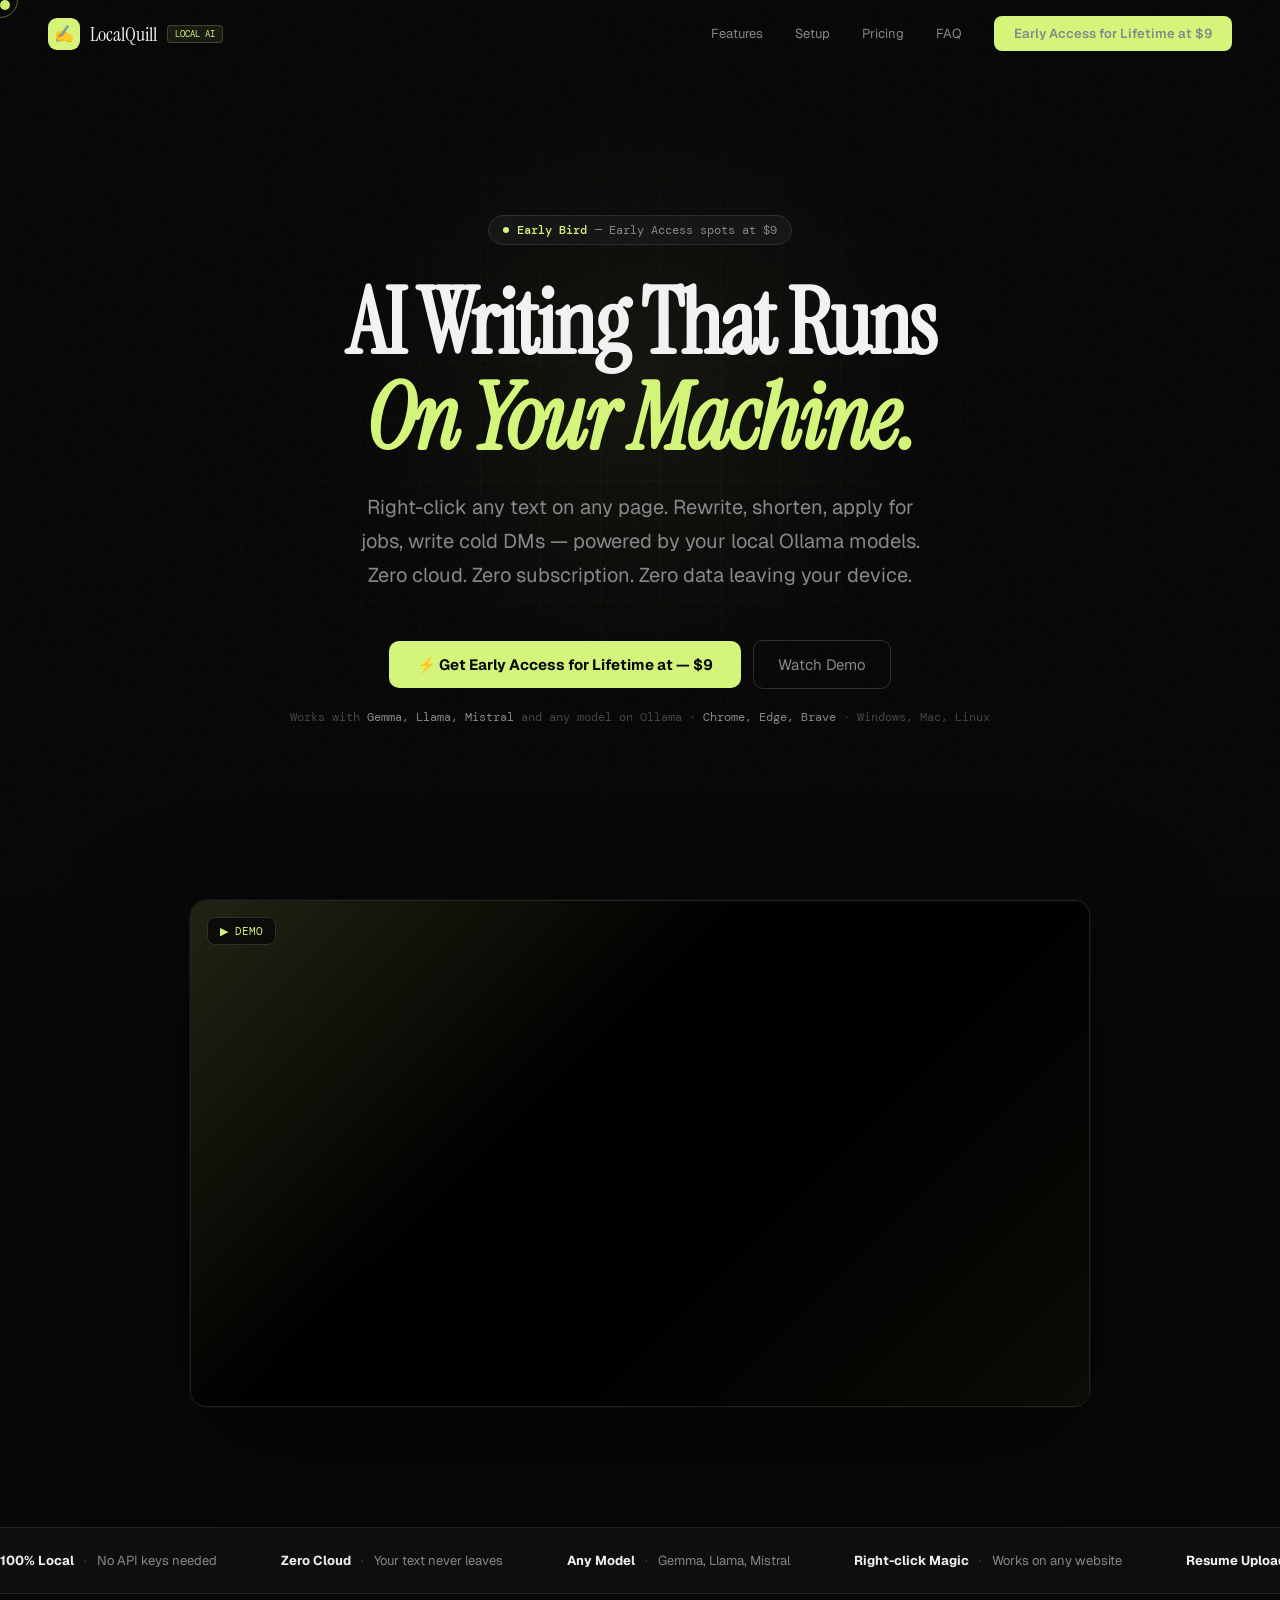
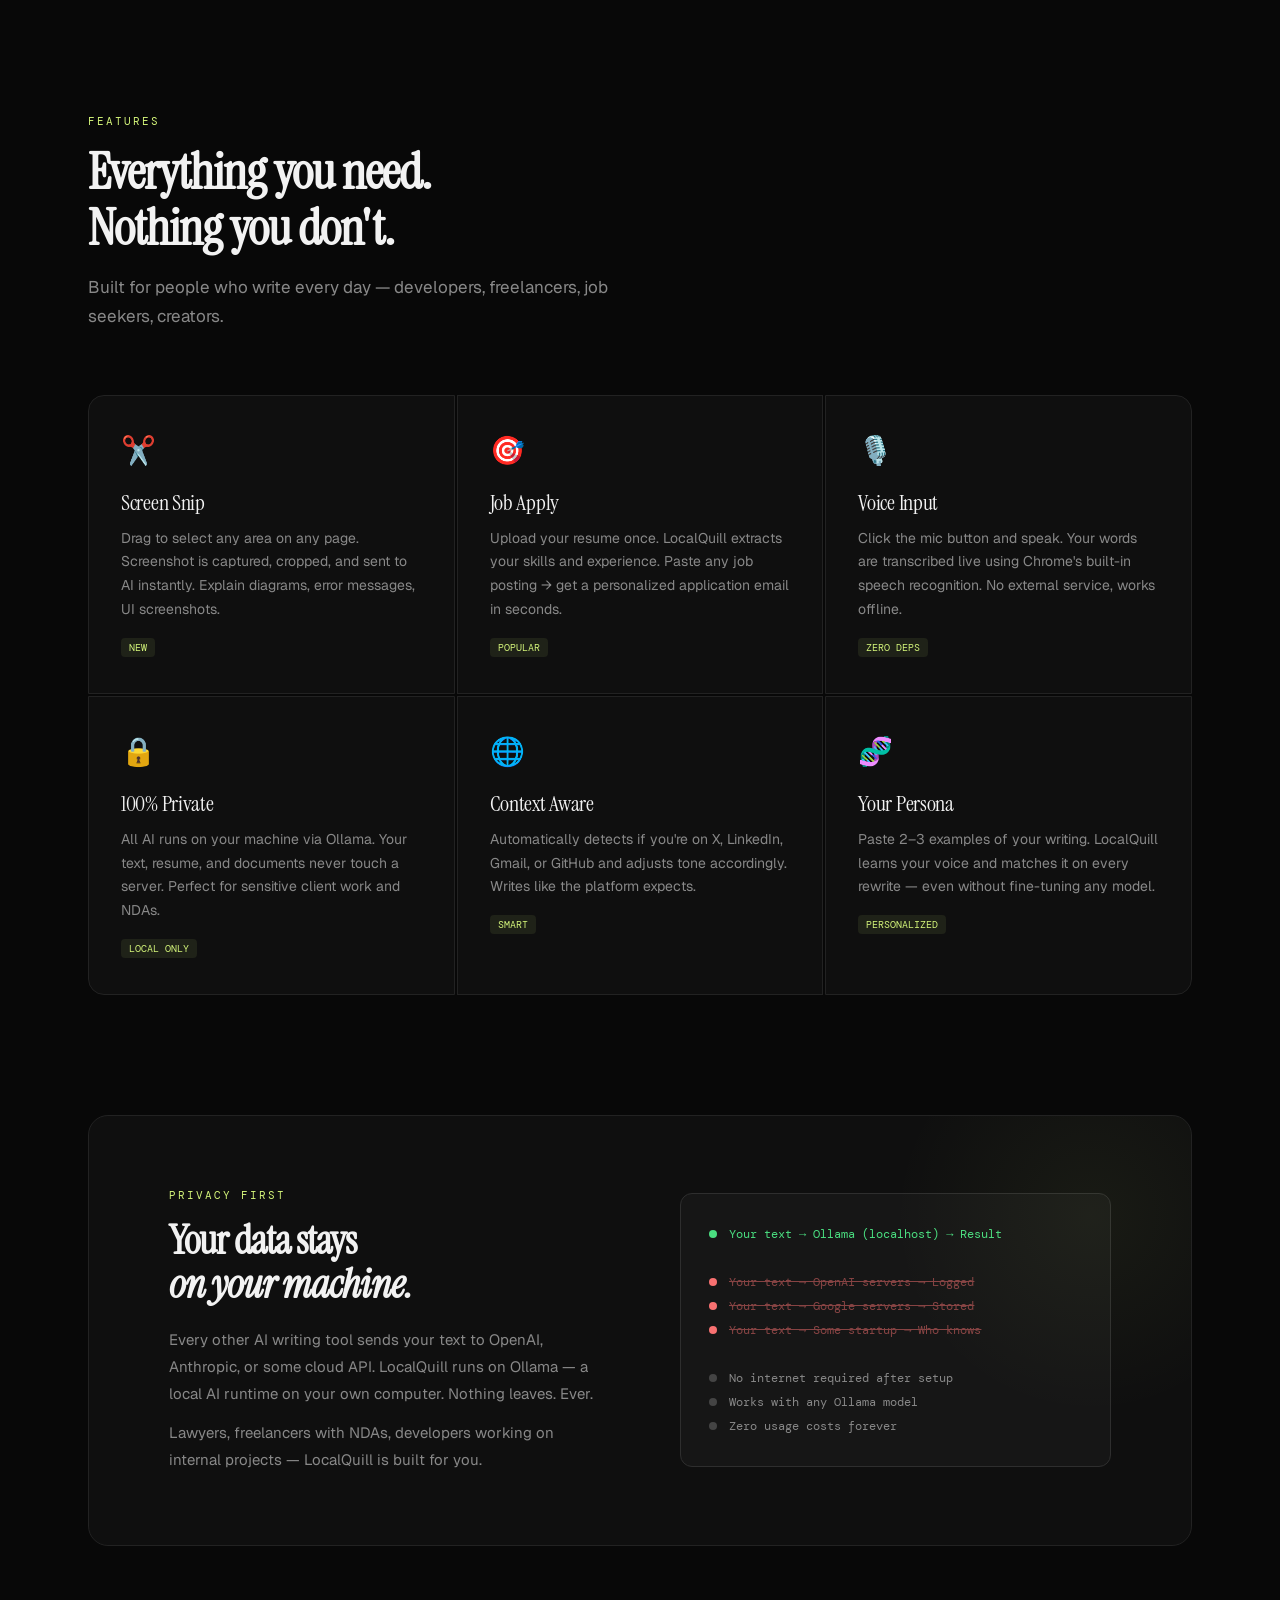
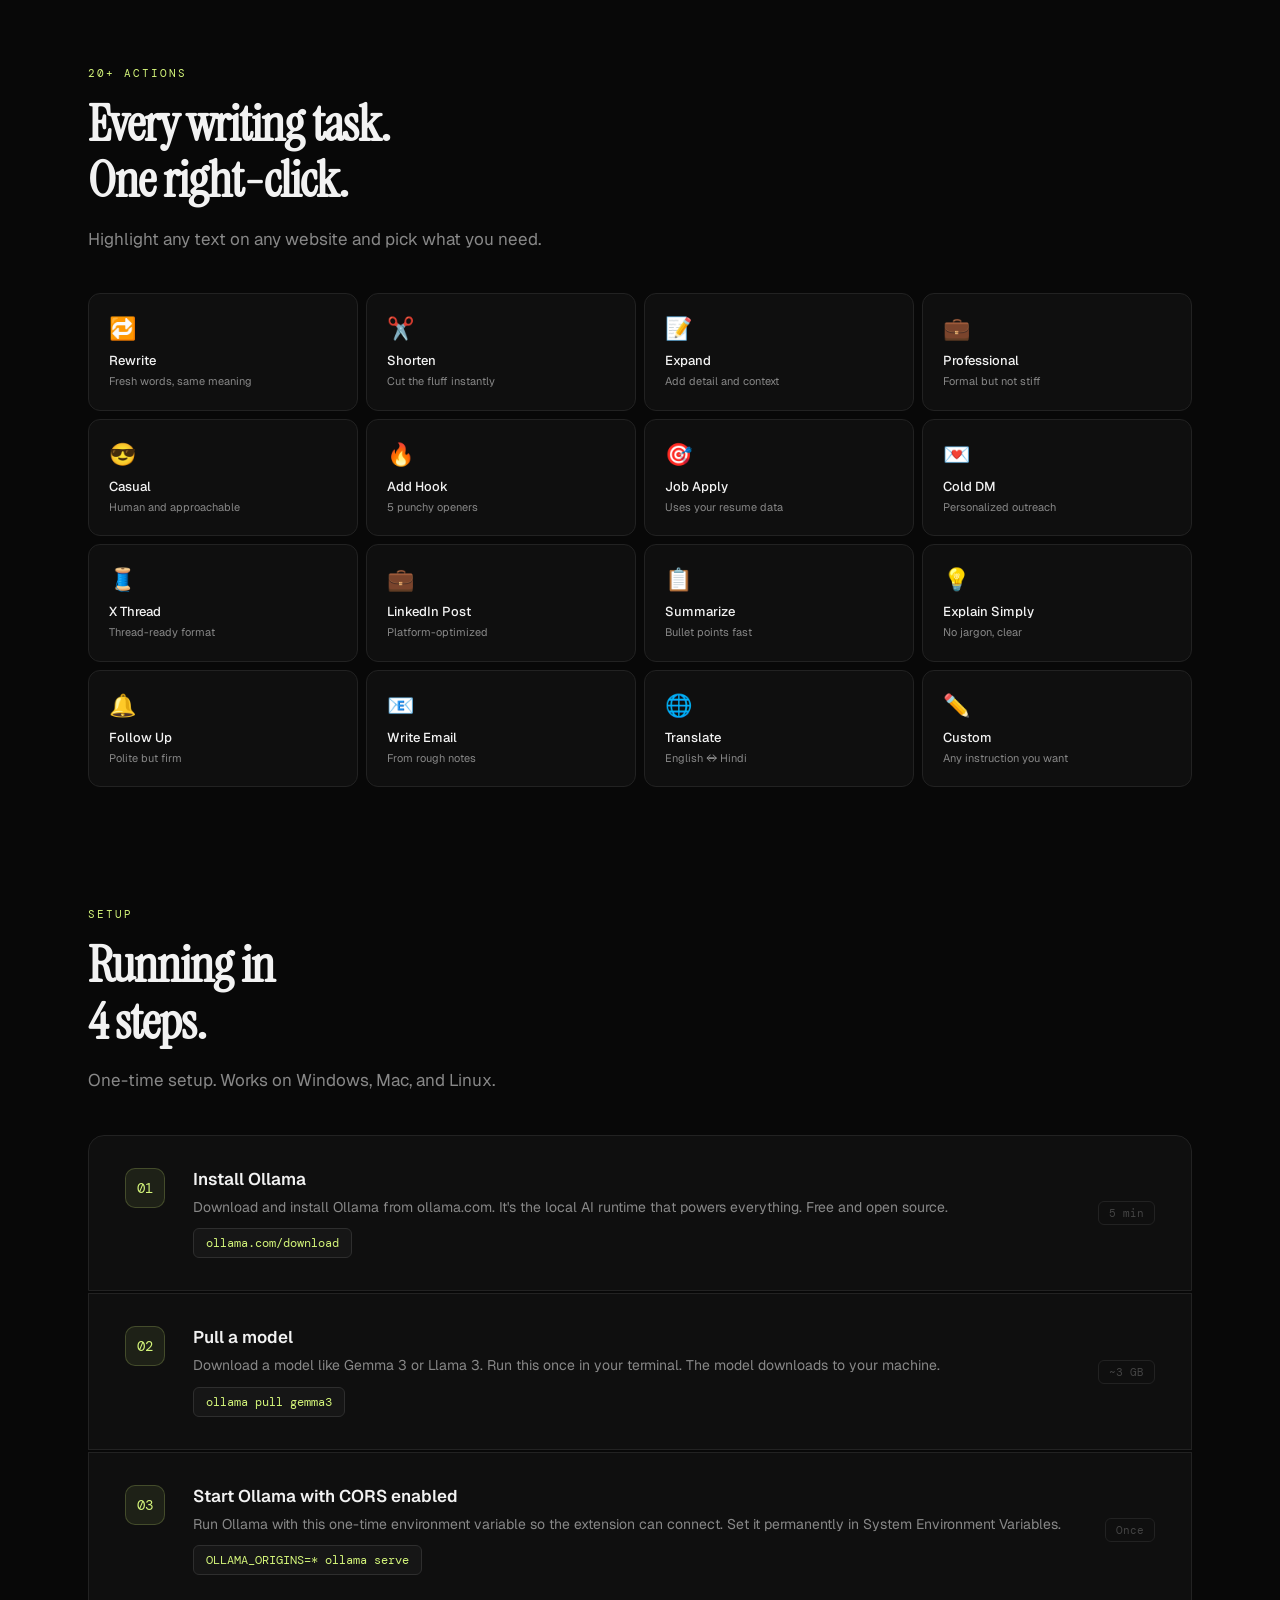
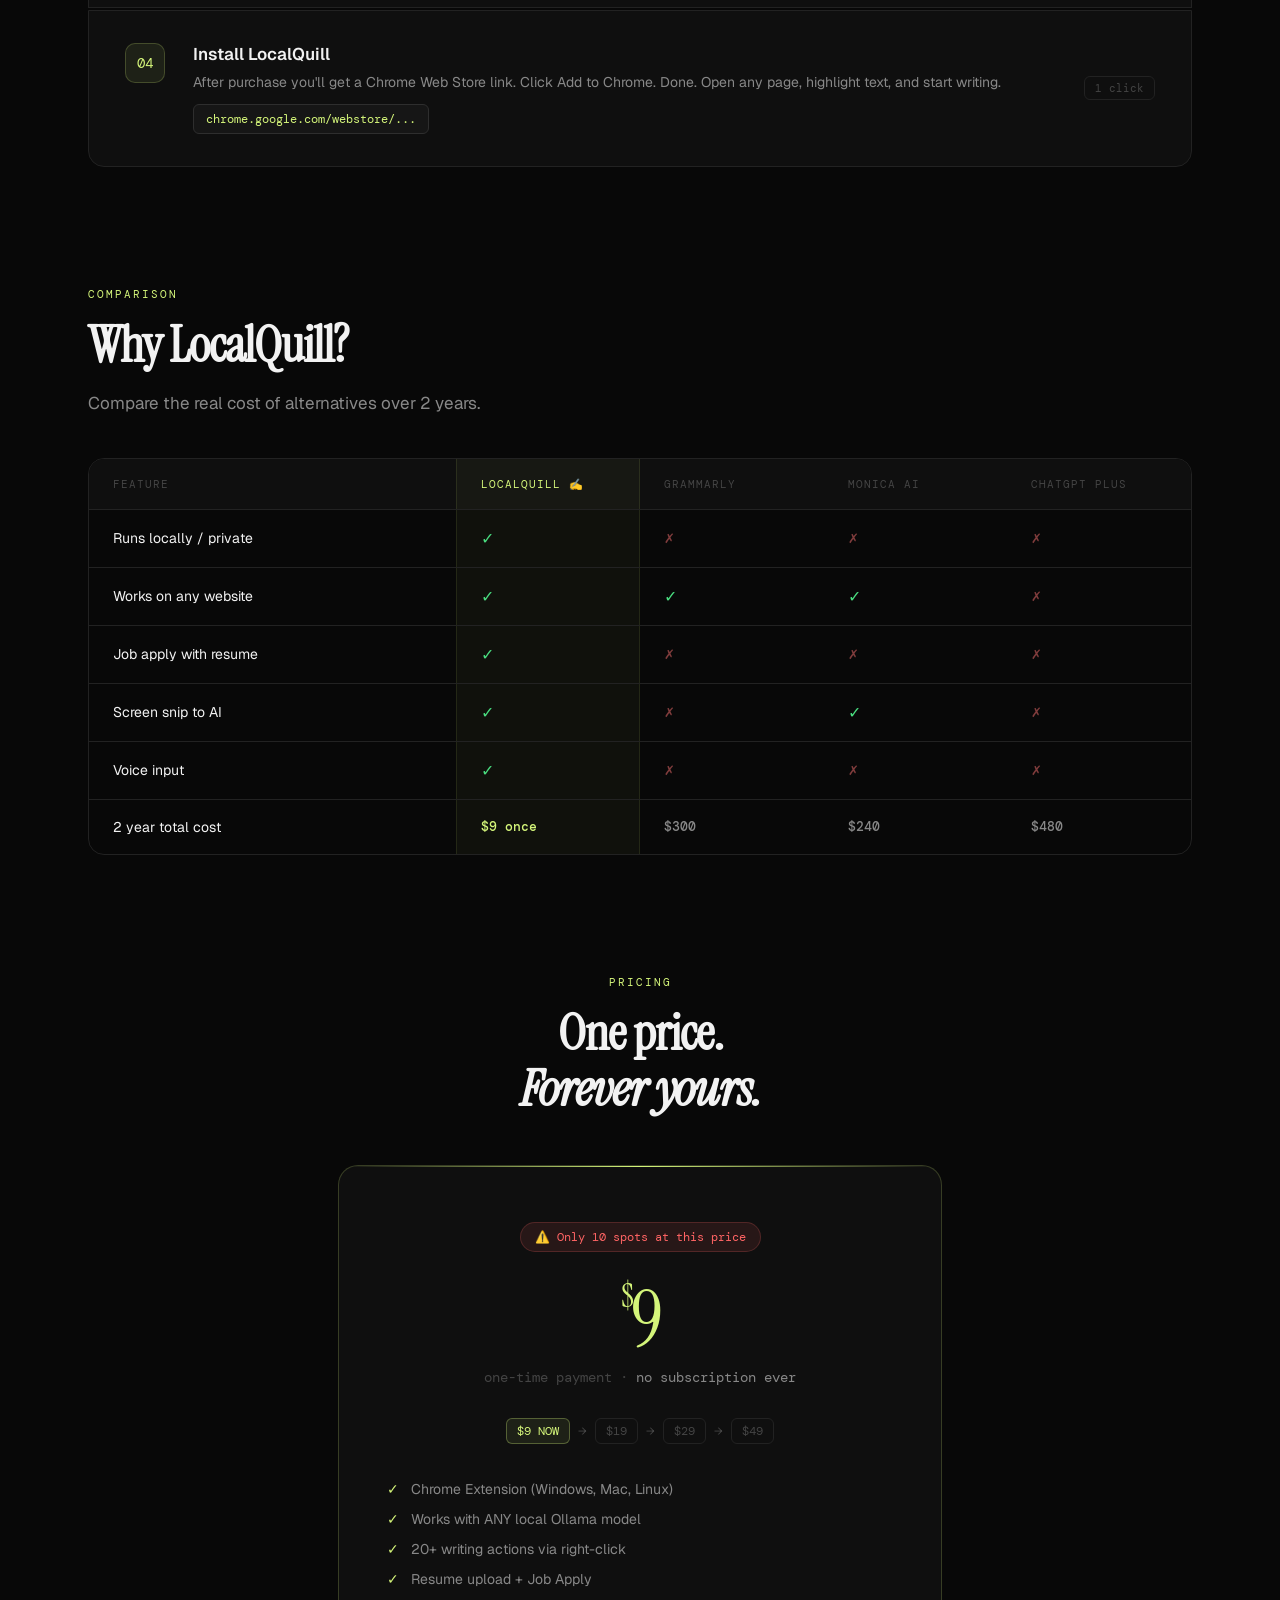
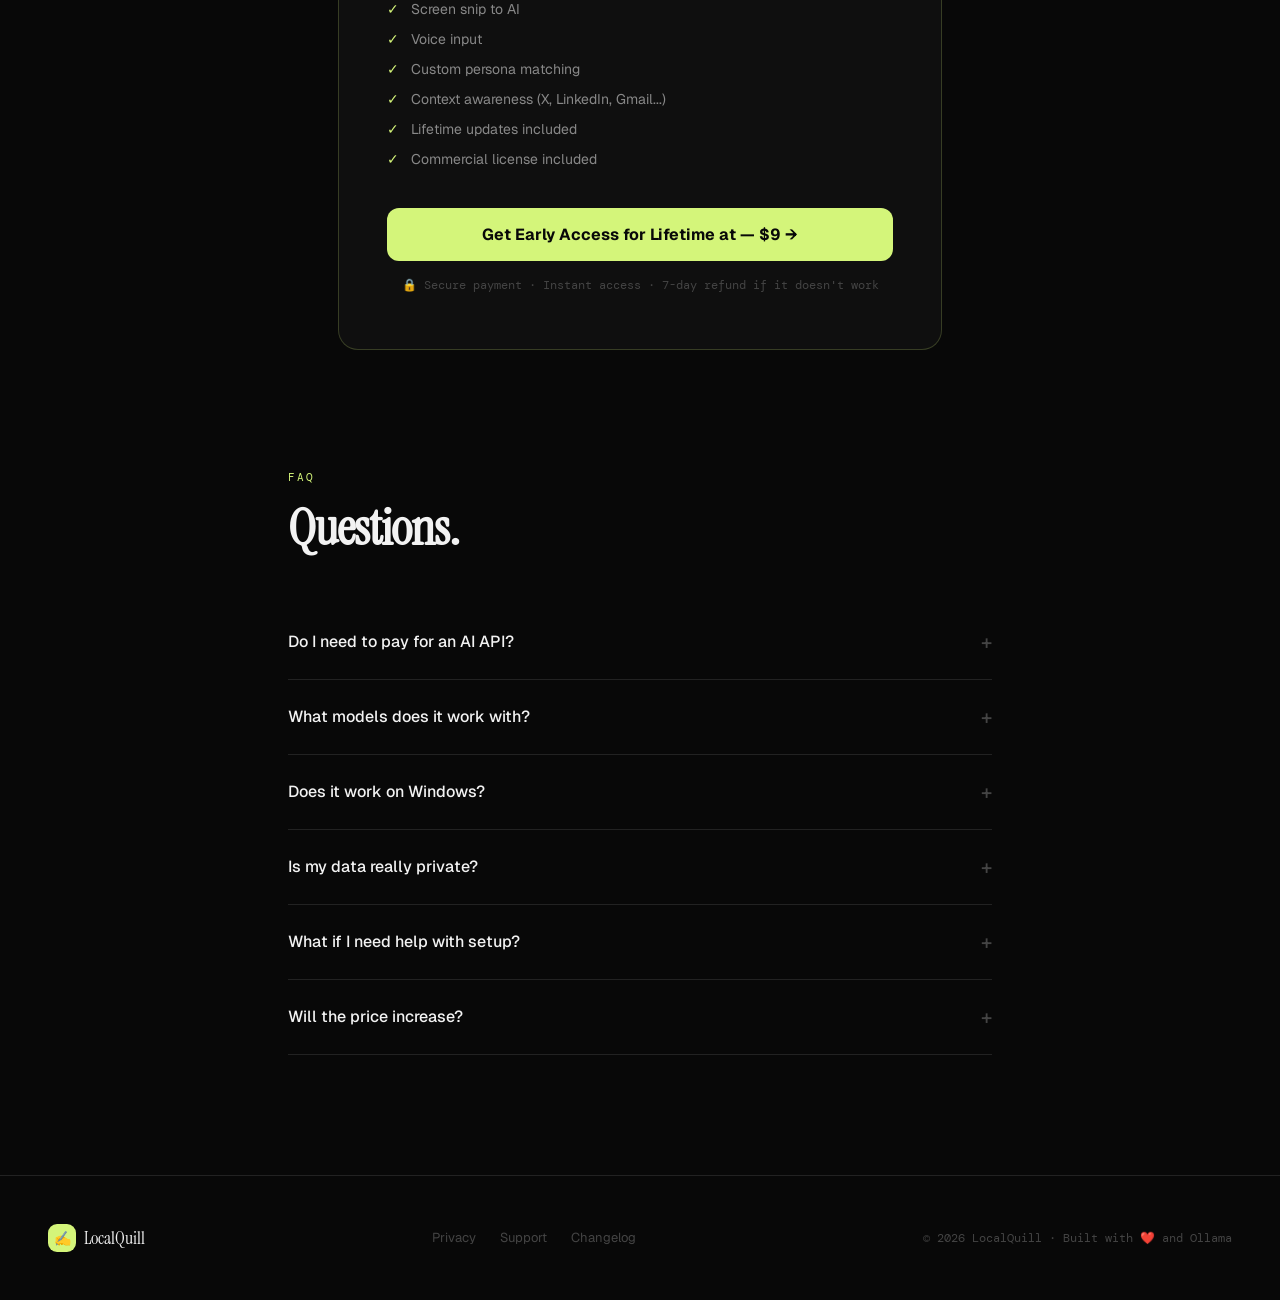
==== commit 648bfac4: "updated payment link" ====
--- a/index.html
+++ b/index.html
@@ -29,7 +29,7 @@
       <a href="#setup">Setup</a>
       <a href="#pricing">Pricing</a>
       <a href="#faq">FAQ</a>
-      <a href="https://99972a52.sibforms.com/serve/[base64]"
+      <a href="https://checkout.dodopayments.com/buy/pdt_0NdJVvbesJ3Il4ogglZOD?quantity=1"
         class="nav-cta"> Early Access for Lifetime at $9</a>
     </div>
   </nav>
@@ -52,7 +52,7 @@
     </p>
 
     <div class="hero-actions">
-      <a href="https://99972a52.sibforms.com/serve/[base64]" class="btn-primary">
+      <a href="https://checkout.dodopayments.com/buy/pdt_0NdJVvbesJ3Il4ogglZOD?quantity=1" class="btn-primary">
         ⚡ Get Early Access for Lifetime at — $9
       </a>
       <a href="#demo" class="btn-ghost">Watch Demo</a>
@@ -415,7 +415,7 @@
         <li>Commercial license included</li>
       </ul>
 
-      <a href="https://99972a52.sibforms.com/serve/[base64]" class="price-cta">Get Early Access for Lifetime at — $9 →</a>
+      <a href="https://checkout.dodopayments.com/buy/pdt_0NdJVvbesJ3Il4ogglZOD?quantity=1" class="price-cta">Get Early Access for Lifetime at — $9 →</a>
       <p class="price-note">🔒 Secure payment · Instant access · 7-day refund if it doesn't work</p>
     </div>
   </section>
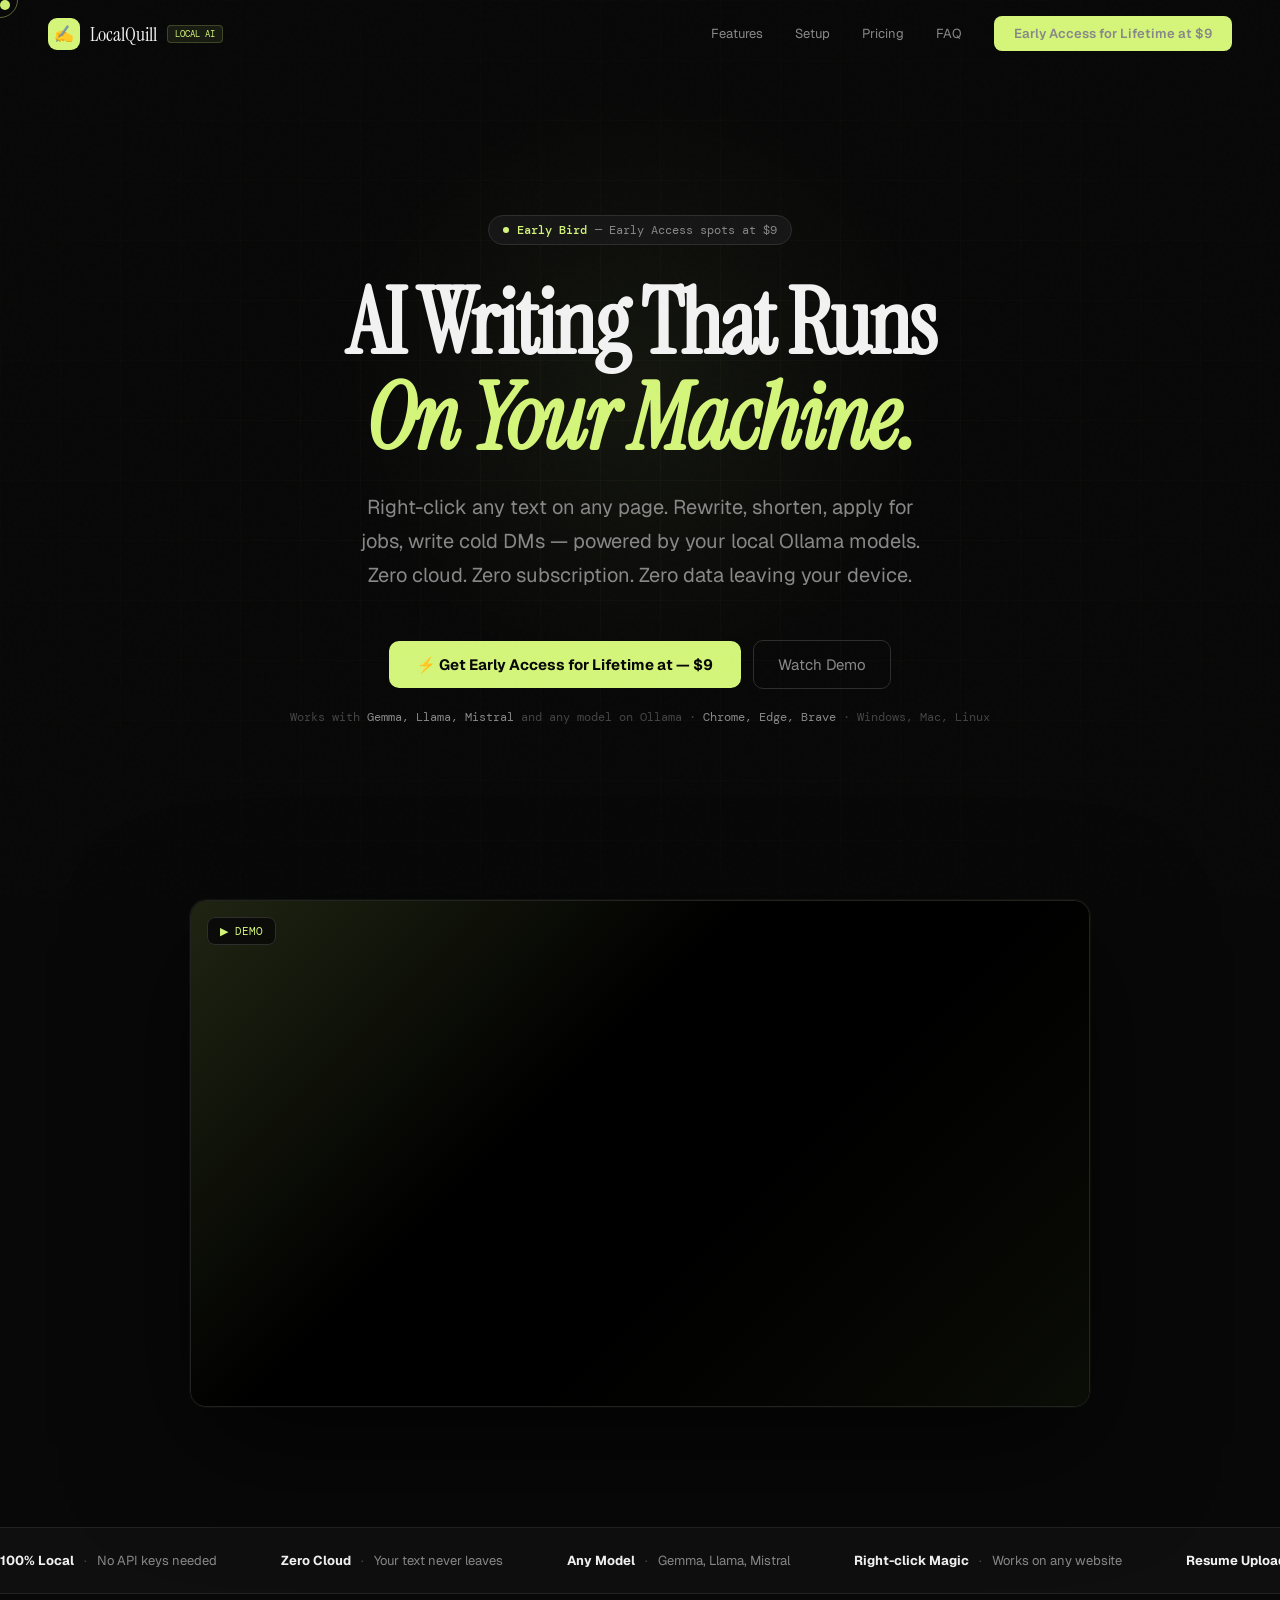
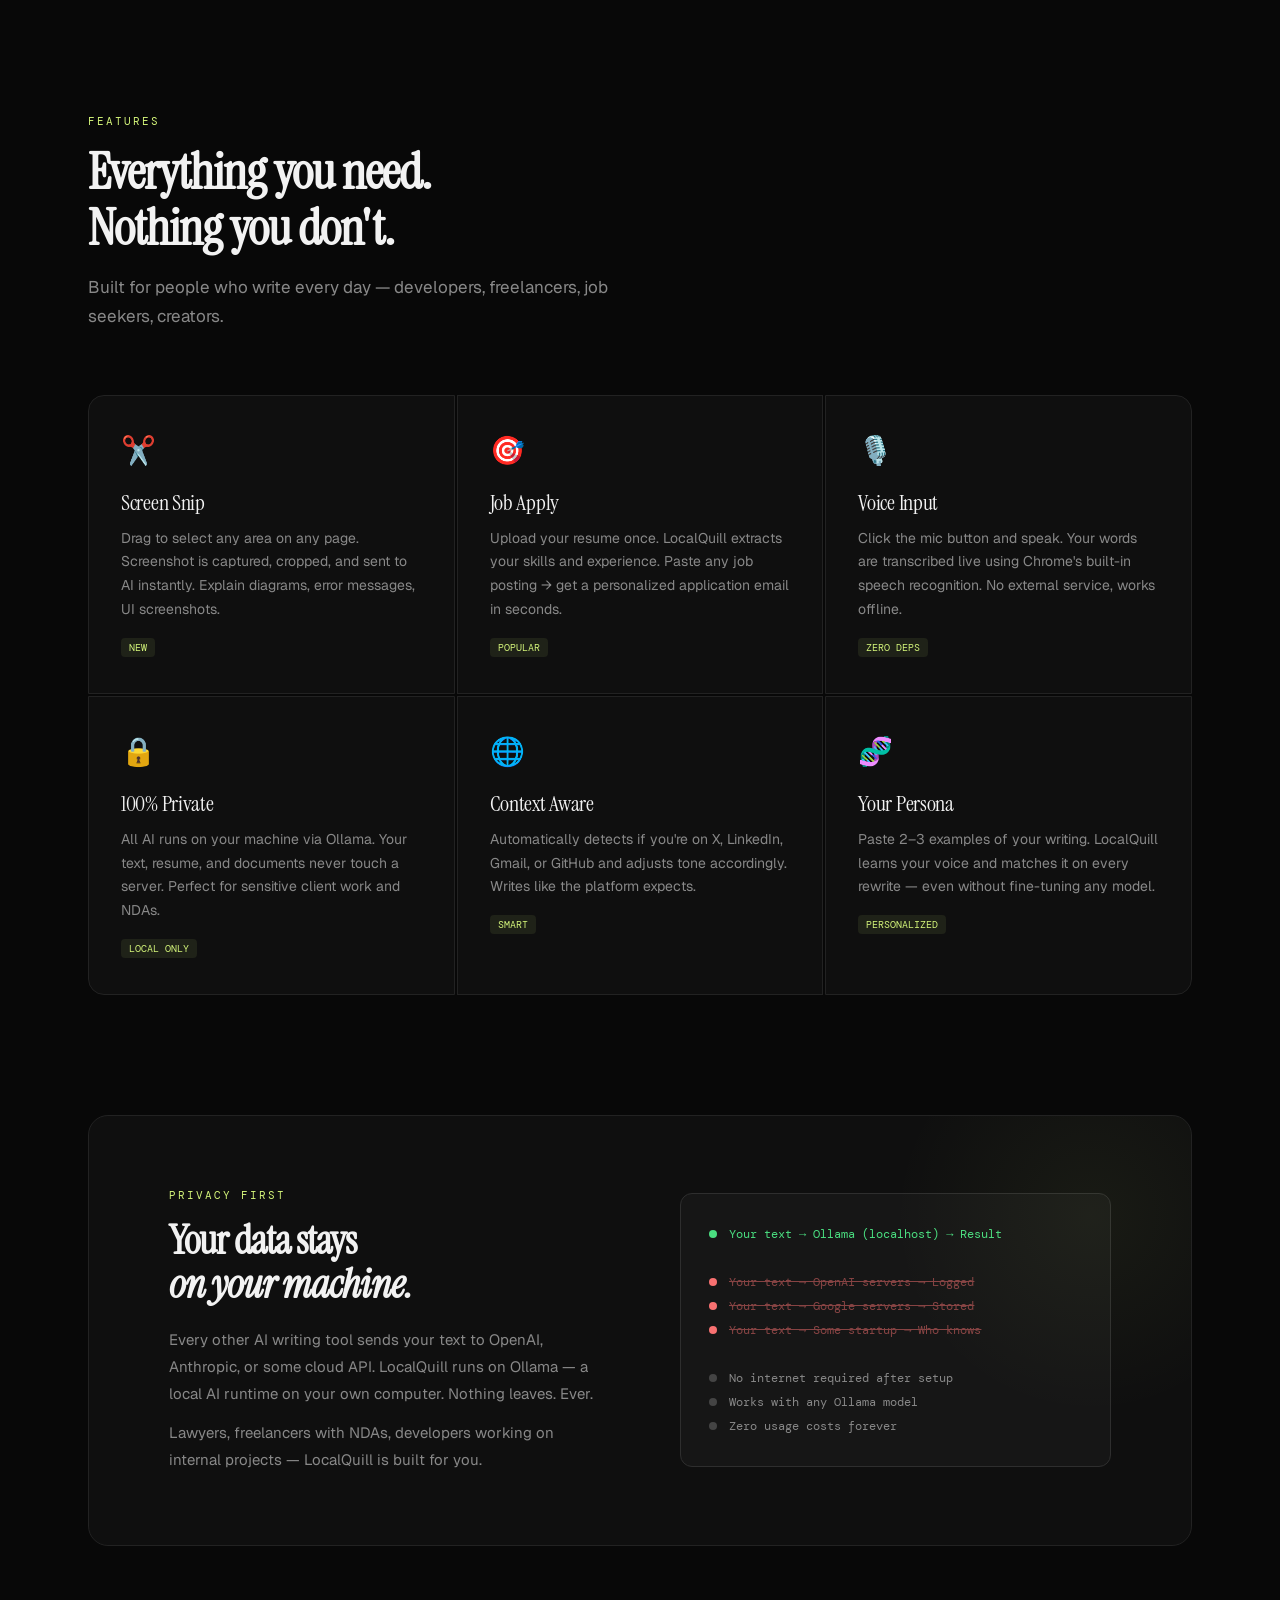
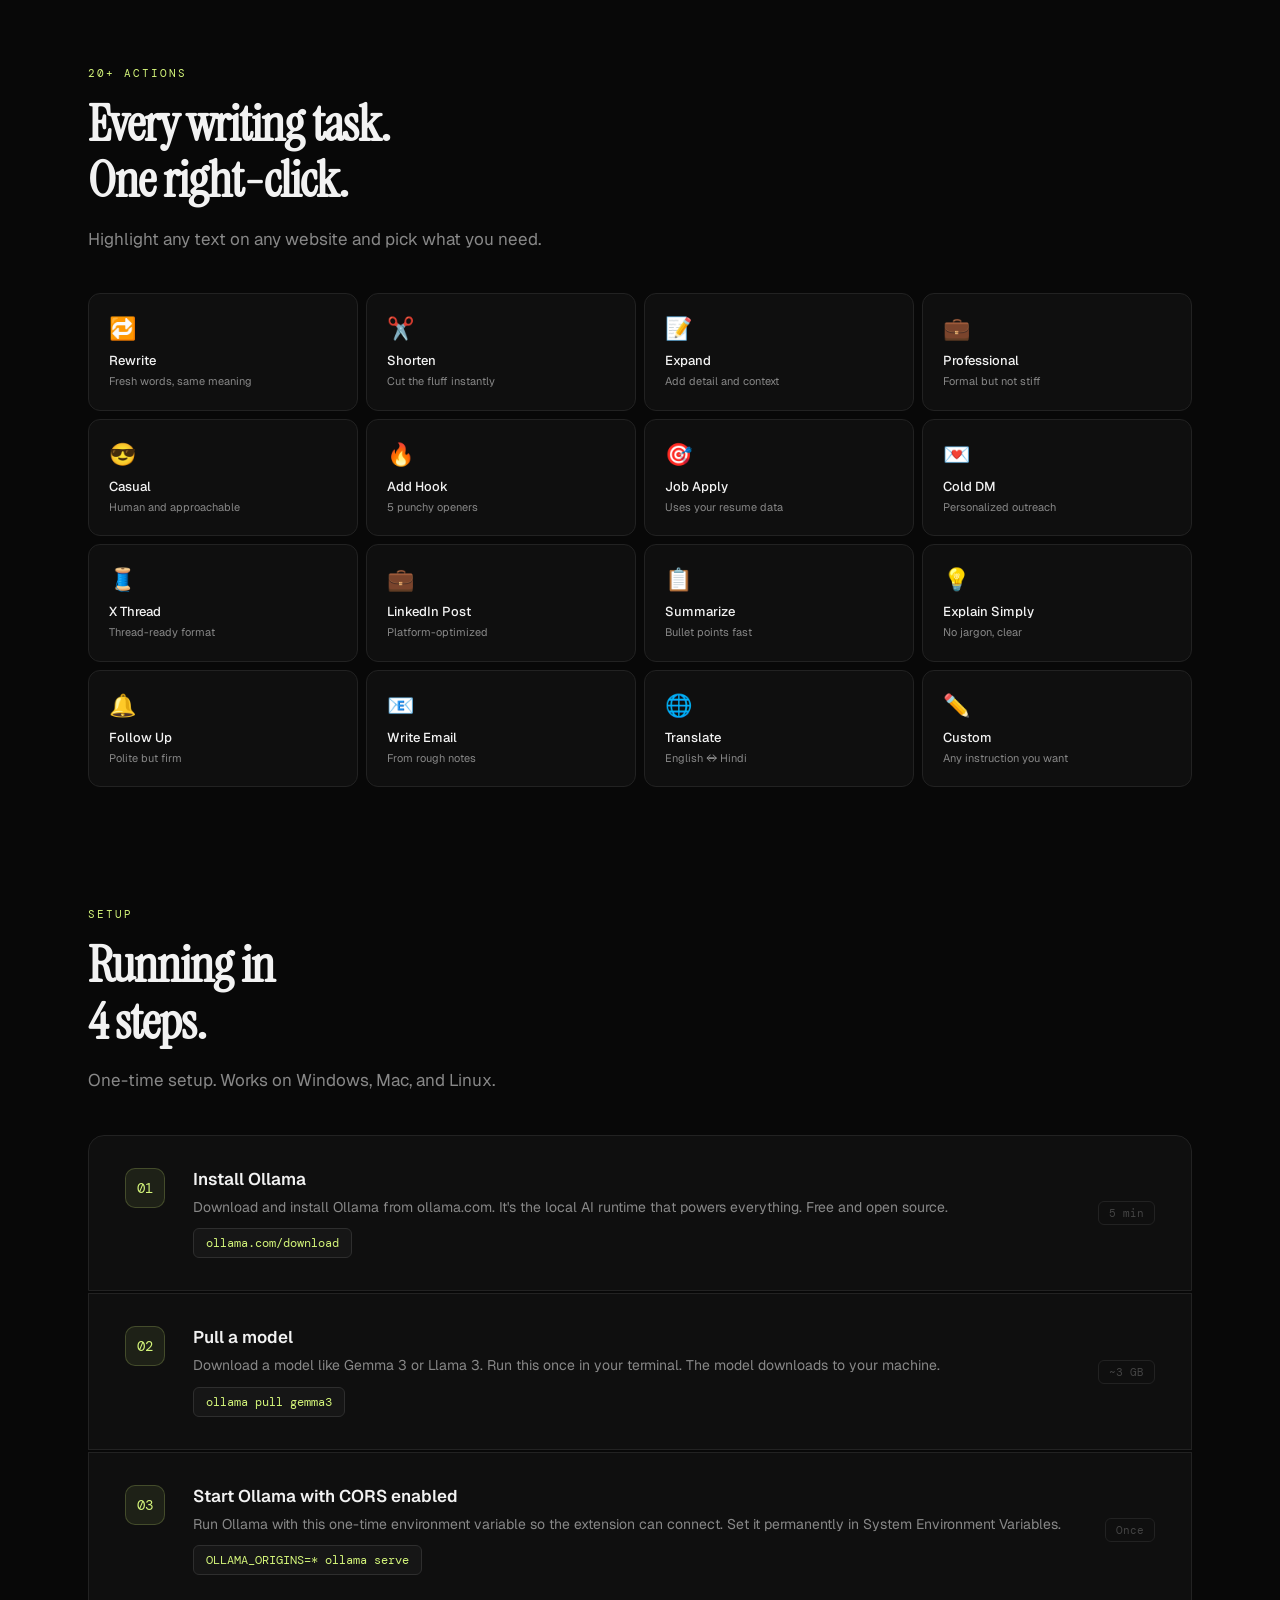
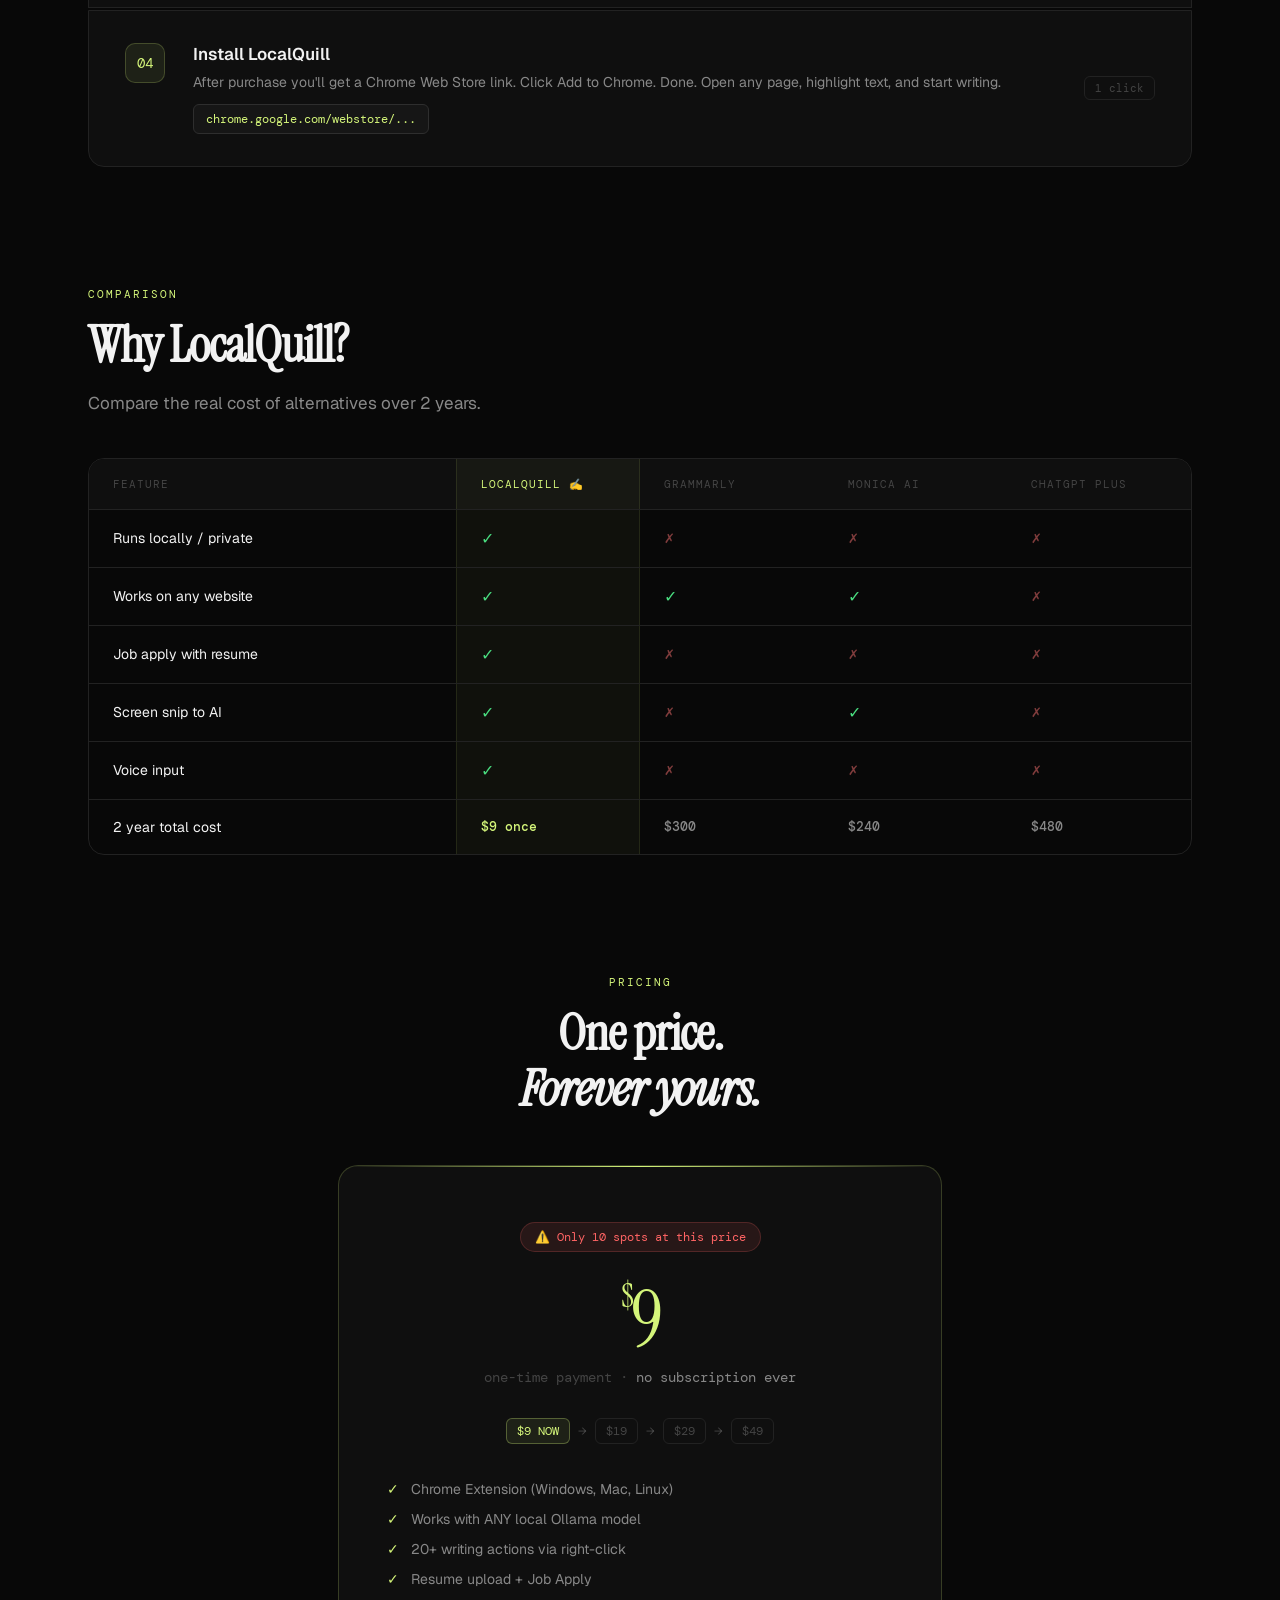
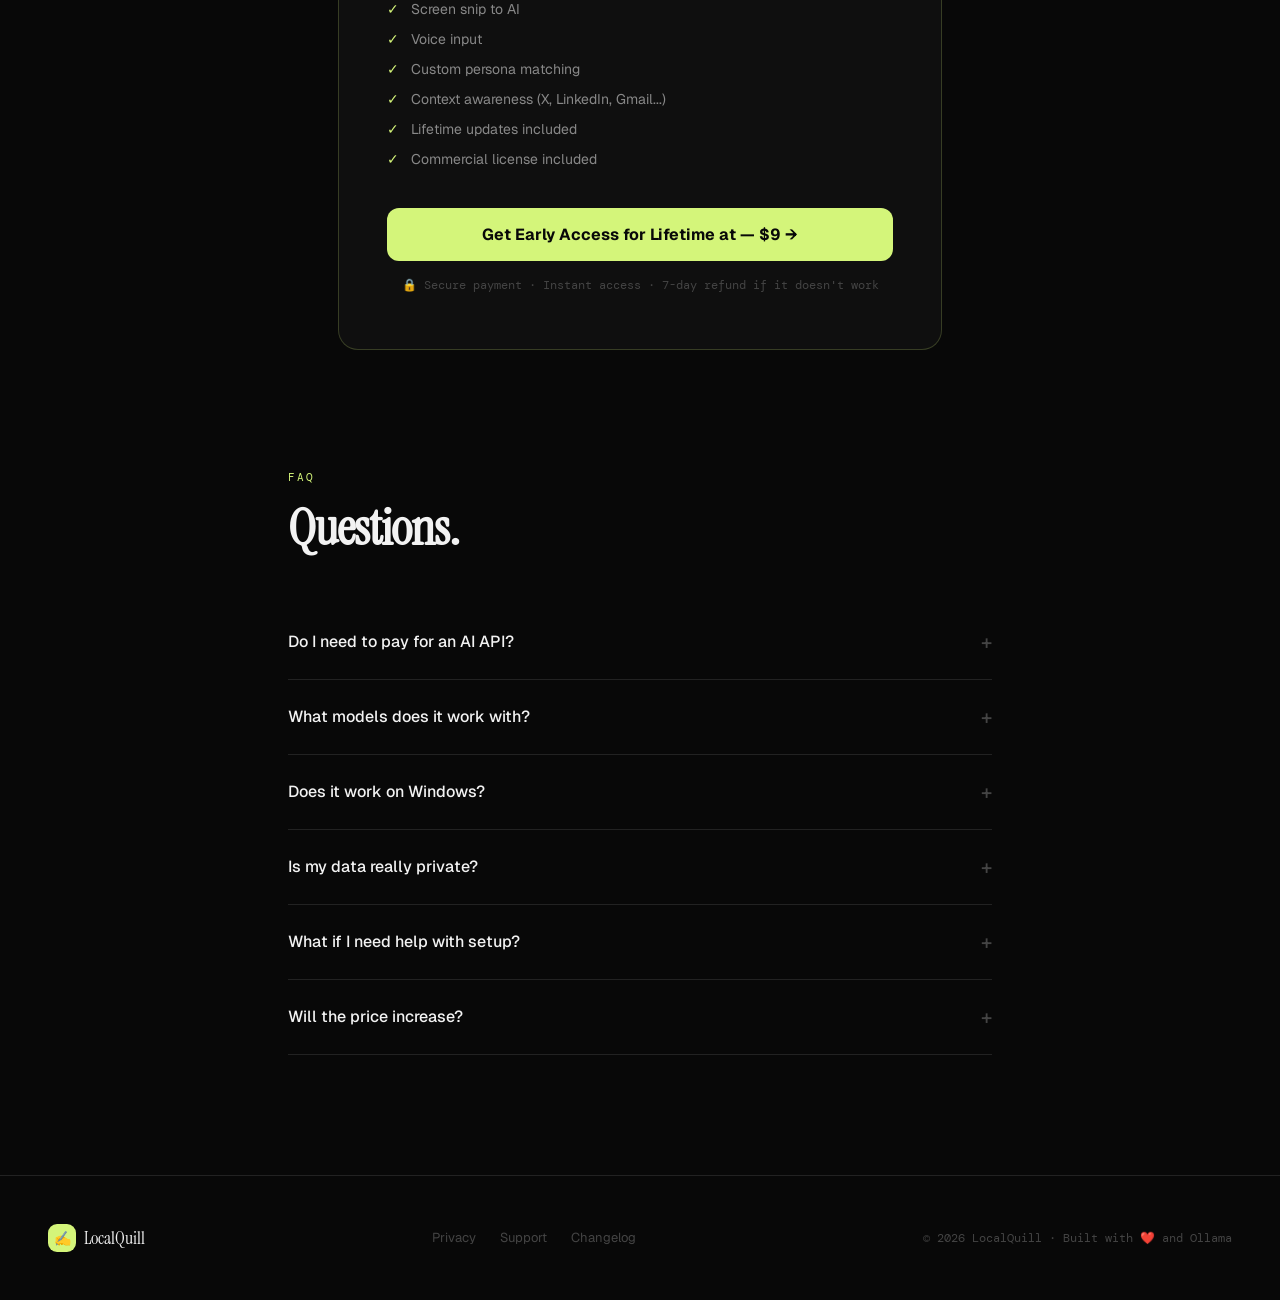
==== commit 7c9b3d38: "added email" ====
--- a/index.html
+++ b/index.html
@@ -55,7 +55,7 @@
       <a href="https://checkout.dodopayments.com/buy/pdt_0NdJVvbesJ3Il4ogglZOD?quantity=1" class="btn-primary">
         ⚡ Get Early Access for Lifetime at — $9
       </a>
-      <a href="#demo" class="btn-ghost">Watch Demo</a>
+      <a href="https://youtu.be/TcPDDlU7wdk" target="_blank" class="btn-ghost">Watch Demo</a>
     </div>
 
     <p class="hero-proof">
@@ -447,7 +447,7 @@
     </div>
     <div class="faq-item">
       <div class="faq-q">What if I need help with setup? <span class="faq-icon">+</span></div>
-      <div class="faq-a">Every purchase includes a step-by-step setup guide. If you get stuck, just email support and
+      <div class="faq-a">Every purchase includes a step-by-step setup guide. If you get stuck, just email support rbagade911@gmail.com and
         we'll help you get it running.</div>
     </div>
     <div class="faq-item">
